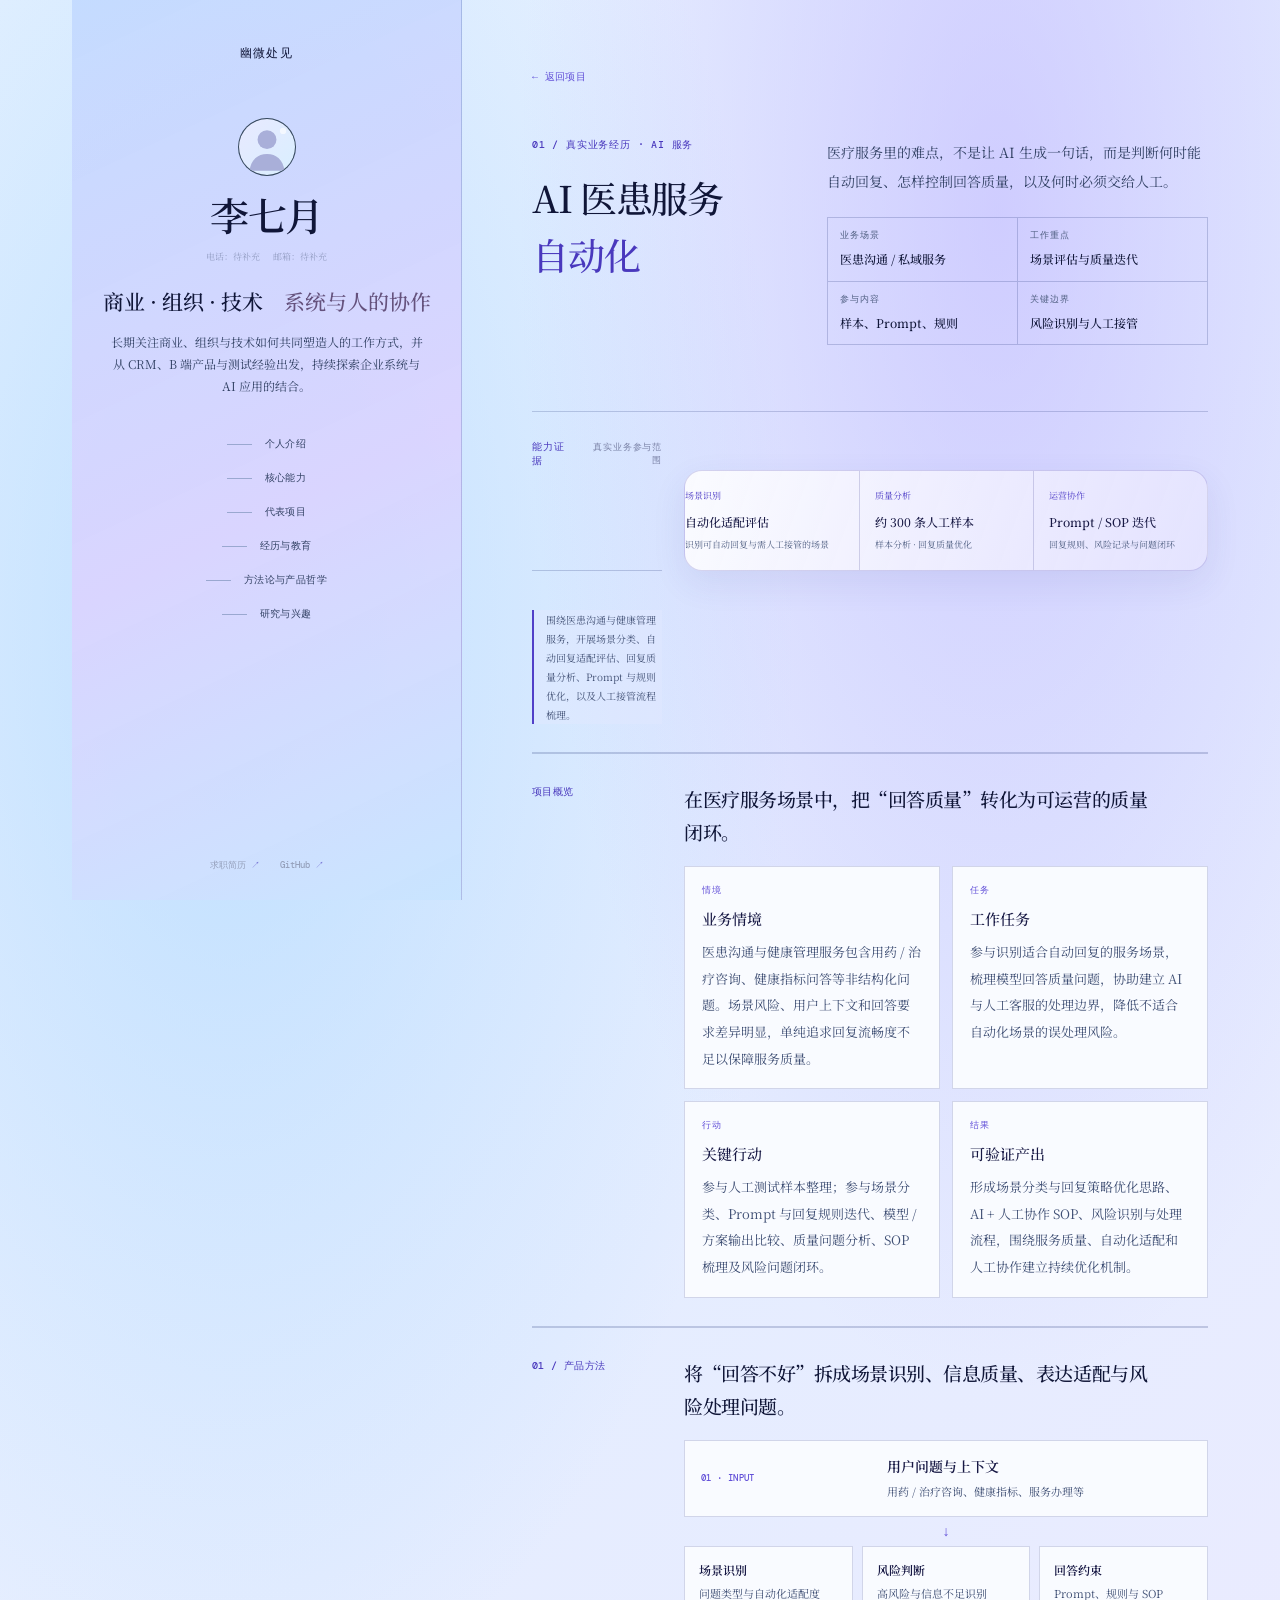
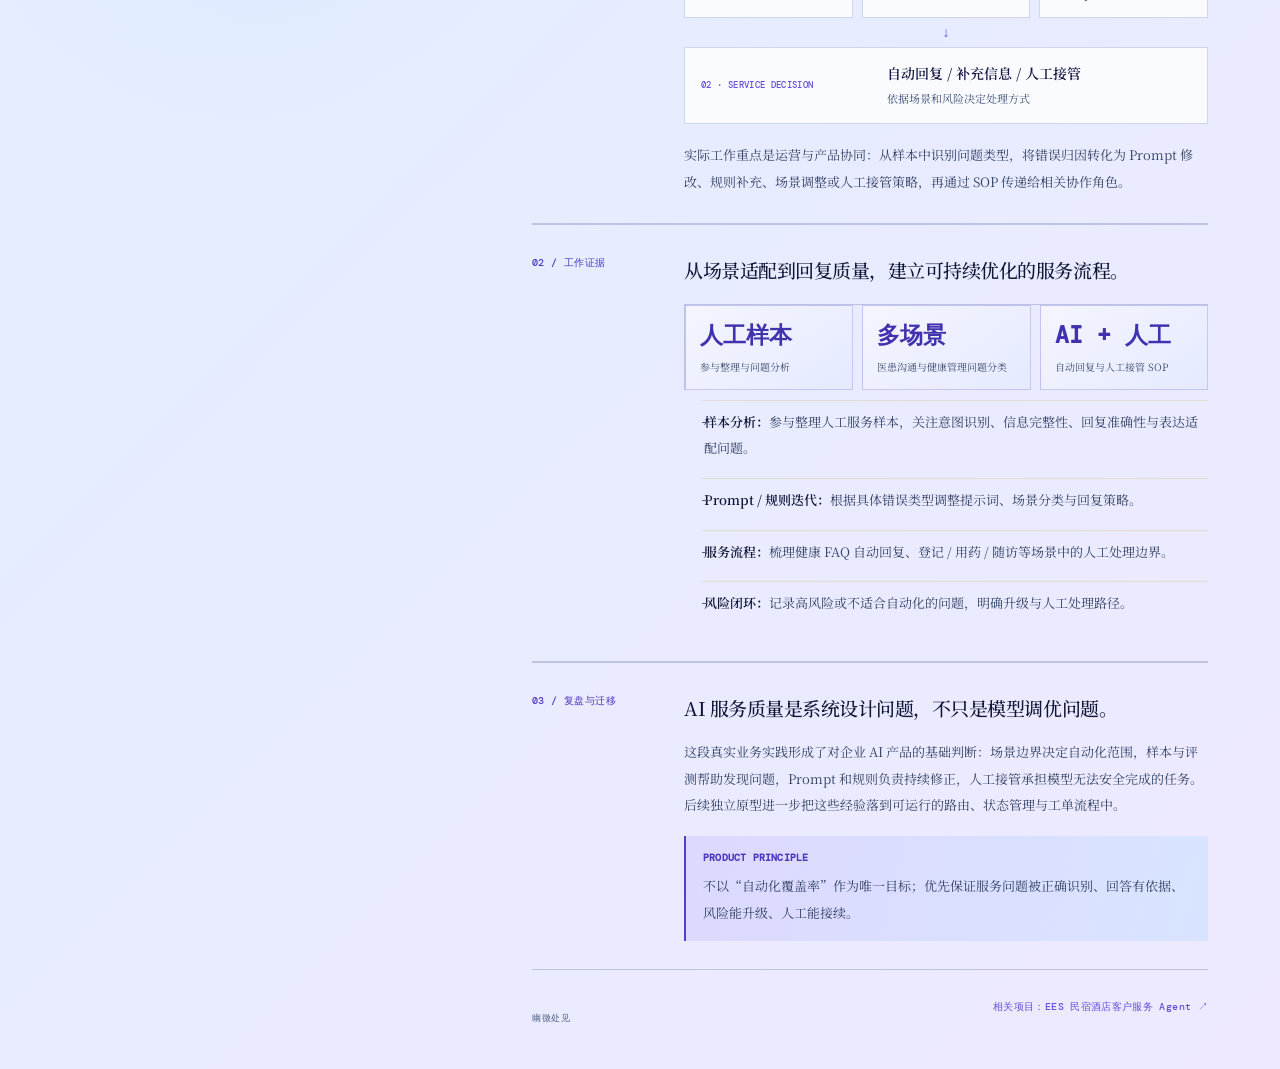
==== ai-scrm.html @ 7b3843f8 "Enable browser text editing on ai-scrm.html" ====
<!doctype html>
<html lang="zh-CN"><head><meta charset="utf-8"><meta name="viewport" content="width=device-width,initial-scale=1"><title>AI 医患服务｜幽微处见</title><meta name="description" content="AI 医患服务项目：场景判断、提示词与规则迭代、质量评估和人机协同。"><link rel="preconnect" href="https://fonts.googleapis.com"><link rel="preconnect" href="https://fonts.gstatic.com" crossorigin><link href="https://fonts.googleapis.com/css2?family=DM+Mono:wght@400;500&family=Noto+Serif+SC:wght@400;500;600;700&display=swap" rel="stylesheet"><link rel="stylesheet" href="styles.css?v=20261111-4"><link rel="stylesheet" href="theme.css"><link rel="stylesheet" href="text-editor.css"><script src="text-editor.js" defer></script>
</head>
<body data-page="scrm" class="portfolio-v2 portfolio-subpage"><div class="portfolio-shell"><aside class="portfolio-sidebar">
    <a class="portfolio-brand" href="index.html">幽微处见</a>
    <div class="sidebar-intro">
      <img class="sidebar-avatar" src="assets/profile-photo-placeholder.svg" alt="个人照片位置">
      <div class="sidebar-profile-row">
        <h1>李七月</h1>
      </div>
      <div class="sidebar-contact sidebar-contact-inline" aria-label="联系方式">
        <span>电话：待补充</span><span>邮箱：待补充</span>
      </div>
      <h2>商业 · 组织 · 技术　<em>系统与人的协作</em></h2>
      <p class="sidebar-summary">长期关注商业、组织与技术如何共同塑造人的工作方式，并从 CRM、B 端产品与测试经验出发，持续探索企业系统与 AI 应用的结合。</p>
    </div>
    <nav class="portfolio-nav" aria-label="页面导航">
<a href="index.html#about"><span></span>个人介绍</a>
<a href="index.html#skills"><span></span>核心能力</a>
<a href="index.html#projects"><span></span>代表项目</a>
<a href="index.html#experience"><span></span>经历与教育</a>
<a href="index.html#philosophy"><span></span>方法论与产品哲学</a>
<a href="index.html#interests"><span></span>研究与兴趣</a>
</nav>
    <div class="sidebar-bottom">
      <div class="sidebar-links">
        <a href="resume.html">求职简历 <span>↗</span></a>
        <a href="https://github.com/Sallyallia917" target="_blank" rel="noopener noreferrer">GitHub <span>↗</span></a>
        
      </div>
    </div>
  </aside>
<div class="portfolio-main"><main class="case-page-v2"><section class="case-hero"><a class="back" href="index.html#projects">← 返回项目</a><div class="case-hero-grid"><div><div class="case-no">01 / 真实业务经历 · AI 服务</div><h1>AI 医患服务<br><em>自动化</em></h1></div><div><p class="case-summary">医疗服务里的难点，不是让 AI 生成一句话，而是判断何时能自动回复、怎样控制回答质量，以及何时必须交给人工。</p><div class="case-meta"><div><span>业务场景</span><strong>医患沟通 / 私域服务</strong></div><div><span>工作重点</span><strong>场景评估与质量迭代</strong></div><div><span>参与内容</span><strong>样本、Prompt、规则</strong></div><div><span>关键边界</span><strong>风险识别与人工接管</strong></div></div></div></div></section>
<section class="case-section evidence-strip"><div class="section-overline"><span>能力证据</span><span>真实业务参与范围</span></div><div class="intro-proof"><div><span>场景识别</span><strong>自动化适配评估</strong><small>识别可自动回复与需人工接管的场景</small></div><div><span>质量分析</span><strong>约 300 条人工样本</strong><small>样本分析 · 回复质量优化</small></div><div><span>运营协作</span><strong>Prompt / SOP 迭代</strong><small>回复规则、风险记录与问题闭环</small></div></div><p class="scope-note">围绕医患沟通与健康管理服务，开展场景分类、自动回复适配评估、回复质量分析、Prompt 与规则优化，以及人工接管流程梳理。</p></section>

<div class="case-body">
<section class="case-section star-section"><div class="case-label">项目概览</div><div class="case-copy"><h2>在医疗服务场景中，把“回答质量”转化为可运营的质量闭环。</h2><div class="star-grid">
<article class="star-card"><span>情境</span><h3>业务情境</h3><p>医患沟通与健康管理服务包含用药 / 治疗咨询、健康指标问答等非结构化问题。场景风险、用户上下文和回答要求差异明显，单纯追求回复流畅度不足以保障服务质量。</p></article>
<article class="star-card"><span>任务</span><h3>工作任务</h3><p>参与识别适合自动回复的服务场景，梳理模型回答质量问题，协助建立 AI 与人工客服的处理边界，降低不适合自动化场景的误处理风险。</p></article>
<article class="star-card"><span>行动</span><h3>关键行动</h3><p>参与人工测试样本整理；参与场景分类、Prompt 与回复规则迭代、模型 / 方案输出比较、质量问题分析、SOP 梳理及风险问题闭环。</p></article>
<article class="star-card"><span>结果</span><h3>可验证产出</h3><p>形成场景分类与回复策略优化思路、AI + 人工协作 SOP、风险识别与处理流程，围绕服务质量、自动化适配和人工协作建立持续优化机制。</p></article>
</div></div></section>
<section class="case-section"><div class="case-label">01 / 产品方法</div><div class="case-copy"><h2>将“回答不好”拆成场景识别、信息质量、表达适配与风险处理问题。</h2><div class="architecture-stack">
<div class="architecture-layer"><span>01 · INPUT</span><div><strong>用户问题与上下文</strong><small>用药 / 治疗咨询、健康指标、服务办理等</small></div></div><div class="architecture-arrow">↓</div>
<div class="architecture-split"><div class="architecture-node"><b>场景识别</b><small>问题类型与自动化适配度</small></div><div class="architecture-node"><b>风险判断</b><small>高风险与信息不足识别</small></div><div class="architecture-node"><b>回答约束</b><small>Prompt、规则与 SOP</small></div></div><div class="architecture-arrow">↓</div>
<div class="architecture-layer architecture-layer-final"><span>02 · SERVICE DECISION</span><div><strong>自动回复 / 补充信息 / 人工接管</strong><small>依据场景和风险决定处理方式</small></div></div>
</div><p>实际工作重点是运营与产品协同：从样本中识别问题类型，将错误归因转化为 Prompt 修改、规则补充、场景调整或人工接管策略，再通过 SOP 传递给相关协作角色。</p></div></section>
<section class="case-section"><div class="case-label">02 / 工作证据</div><div class="case-copy"><h2>从场景适配到回复质量，建立可持续优化的服务流程。</h2><div class="metric-grid"><div class="metric"><b>人工样本</b><span>参与整理与问题分析</span></div><div class="metric"><b>多场景</b><span>医患沟通与健康管理问题分类</span></div><div class="metric"><b>AI + 人工</b><span>自动回复与人工接管 SOP</span></div></div><ul class="case-list"><li><strong>样本分析：</strong>参与整理人工服务样本，关注意图识别、信息完整性、回复准确性与表达适配问题。</li><li><strong>Prompt / 规则迭代：</strong>根据具体错误类型调整提示词、场景分类与回复策略。</li><li><strong>服务流程：</strong>梳理健康 FAQ 自动回复、登记 / 用药 / 随访等场景中的人工处理边界。</li><li><strong>风险闭环：</strong>记录高风险或不适合自动化的问题，明确升级与人工处理路径。</li></ul></div></section>
<section class="case-section"><div class="case-label">03 / 复盘与迁移</div><div class="case-copy"><h2>AI 服务质量是系统设计问题，不只是模型调优问题。</h2><p>这段真实业务实践形成了对企业 AI 产品的基础判断：场景边界决定自动化范围，样本与评测帮助发现问题，Prompt 和规则负责持续修正，人工接管承担模型无法安全完成的任务。后续独立原型进一步把这些经验落到可运行的路由、状态管理与工单流程中。</p><div class="takeaway"><b>PRODUCT PRINCIPLE</b><p>不以“自动化覆盖率”作为唯一目标；优先保证服务问题被正确识别、回答有依据、风险能升级、人工能接续。</p></div></div></section>
</div></main><footer class="portfolio-footer">
  <small class="footer-brand">幽微处见</small>
  <div class="footer-actions">
    <a href="ees-agent.html">相关项目：EES 民宿酒店客户服务 Agent ↗</a>
  </div>
</footer></div></div></body></html>
---- styles.css ----
:root{--line:#d8d2c9;--accent:#65527d;--muted:#77747a;--mono:"DM Mono",monospace;--paper:#f7f4ee;--lavender:#efebf3;--bluewash:#edf0f5;--ink:#292630}
*{box-sizing:border-box}html{scroll-behavior:smooth}body{margin:0;background:var(--paper);color:var(--ink);font-family:Inter,"Noto Serif SC",sans-serif;-webkit-font-smoothing:antialiased}a{color:inherit;text-decoration:none}p,h1,h2,h3{margin:0}.topbar{height:72px;max-width:1240px;margin:auto;padding:0 38px;display:flex;align-items:center;justify-content:space-between;border-bottom:1px solid #d8d4cb}.brand{font:500 12px "DM Mono",monospace;letter-spacing:.12em;color:#55505e}.topbar nav{display:flex;gap:28px;font:400 11px "DM Mono",monospace;letter-spacing:.05em;color:#706c72}.topbar nav a:hover{color:#4d416b}.hero,.section,.statement,.storyos,.now,footer{max-width:1240px;margin:auto;padding-left:38px;padding-right:38px}.hero{padding-top:92px;padding-bottom:46px}.eyebrow,.section-label,.section-note{font:500 10px "DM Mono",monospace;letter-spacing:.12em;color:#706b75}.eyebrow{display:flex;gap:12px;align-items:center}.eyebrow i{display:block;width:24px;height:1px;background:#b7b1bb}.hero-grid{display:grid;grid-template-columns:1.5fr .7fr;gap:80px;margin-top:38px;align-items:end}.hero h1{font:500 clamp(48px,6vw,82px)/1.12 "Noto Serif SC",serif;letter-spacing:-.045em}.hero h1 em,.storyos h2 em,.about-intro h2 em{font-style:normal;color:#554775}.hero-side{padding-bottom:6px;max-width:350px}.lead{font:500 21px/1.65 "Noto Serif SC",serif;letter-spacing:.01em;margin-bottom:22px}.muted{font-size:13px;line-height:2;color:#77747a}.hero-foot{display:flex;justify-content:space-between;border-top:1px solid #d8d4cb;margin-top:74px;padding-top:14px;font:400 9px "DM Mono",monospace;color:#8a858c;letter-spacing:.1em}.statement{display:grid;grid-template-columns:190px 1fr;gap:60px;padding-top:66px;padding-bottom:82px;border-top:1px solid #d8d4cb}.statement-body{max-width:780px}.quote{font:400 clamp(21px,2.5vw,30px)/1.75 "Noto Serif SC",serif;letter-spacing:-.015em;color:#37343b}.statement-meta{display:flex;gap:30px;margin-top:30px;font:400 9px "DM Mono",monospace;letter-spacing:.1em;color:#8a858c}.section{padding-top:72px;padding-bottom:88px}.section-head{display:flex;justify-content:space-between;align-items:baseline;padding-bottom:18px;border-bottom:1px solid #bdb8b0}.work-list{border-top:0}.work-item{display:grid;grid-template-columns:64px 1fr 35px;gap:22px;padding:29px 0 31px;border-bottom:1px solid #ddd9d1;transition:padding .2s ease}.work-item:hover{padding-left:8px;padding-right:8px}.work-item.featured{background:rgba(79,65,111,.035)}.work-index{font:500 10px "DM Mono",monospace;color:#8c8790;padding-top:6px}.work-top{display:flex;justify-content:space-between;align-items:baseline;gap:20px}.work-top h2{font:500 22px/1.35 "Noto Serif SC",serif;letter-spacing:-.02em}.work-top span{font:400 9px "DM Mono",monospace;color:#77717e;letter-spacing:.08em;white-space:nowrap}.work-main>p{max-width:720px;margin-top:9px;font-size:12px;line-height:1.9;color:#706d73}.tags{display:flex;flex-wrap:wrap;gap:7px;margin-top:14px}.tags span{border:1px solid #d4cfd0;padding:4px 8px;font:400 8px "DM Mono",monospace;color:#7b7480;letter-spacing:.03em}.work-arrow{font-size:18px;color:#5a4a75;padding-top:2px}.thinking{padding-top:64px}.thinking-grid{display:grid;grid-template-columns:repeat(3,1fr);gap:0;margin-top:0}.thinking-grid article{padding:31px 30px 24px 0;margin-right:30px;border-bottom:1px solid #d8d4cb}.thinking-grid article+article{border-left:1px solid #d8d4cb;padding-left:30px}.number{font:500 10px "DM Mono",monospace;color:#5a4a75}.thinking h3{font:500 20px "Noto Serif SC",serif;margin:23px 0 9px}.thinking p{font-size:12px;line-height:1.9;color:#77747a}.storyos{margin-top:20px;background:#eeeae4;padding-top:72px;padding-bottom:60px;border-top:1px solid #d3cec5;border-bottom:1px solid #d3cec5}.storyos-label{font:500 10px "DM Mono",monospace;letter-spacing:.12em;color:#5d5370}.storyos-content{display:grid;grid-template-columns:.85fr 1.15fr;gap:80px;margin-top:30px;align-items:center}.storyos h2{font:500 clamp(40px,4.8vw,66px)/1.22 "Noto Serif SC",serif;letter-spacing:-.045em}.storyos-content p{margin-top:25px;max-width:540px;font-size:12px;line-height:2;color:#706d73}.formula{display:flex;flex-wrap:wrap;gap:11px 12px;align-items:center;font:500 12px "Noto Serif SC",serif;color:#49424e}.formula b{font:400 13px "DM Mono",monospace;color:#847a8e}.storyos-bottom{margin-top:55px;padding-top:14px;border-top:1px solid #d1cbc4;font:400 9px "DM Mono",monospace;letter-spacing:.1em;color:#8a838d}.about{padding-top:78px}.about-grid{display:grid;grid-template-columns:.85fr 1.15fr;gap:100px;padding-top:34px}.about-intro h2{font:500 42px/1.3 "Noto Serif SC",serif;letter-spacing:-.035em}.about-intro p{margin-top:22px;max-width:470px;font-size:12px;line-height:2;color:#706d73}.timeline{border-top:1px solid #d8d4cb}.timeline div{display:grid;grid-template-columns:120px 1fr;gap:20px;padding:19px 0;border-bottom:1px solid #ddd9d1}.timeline span{font:400 10px "DM Mono",monospace;color:#756f79}.timeline p{font:400 13px "Noto Serif SC",serif}.now{padding-top:70px;padding-bottom:74px;border-top:1px solid #d8d4cb;margin-top:70px}.now-grid{display:grid;grid-template-columns:190px 1fr;gap:60px;padding-top:30px}.now-grid>div{font:500 12px "DM Mono",monospace;color:#4c4750}.status-dot{display:inline-block;width:6px;height:6px;border-radius:50%;background:#65507e;margin-right:9px;vertical-align:1px}.now ul{list-style:none;padding:0;margin:0;display:grid;grid-template-columns:1fr 1fr;gap:12px 40px}.now li{font:400 13px "Noto Serif SC",serif;padding-bottom:11px;border-bottom:1px solid #e0dcd4}footer{border-top:1px solid #bdb8b0;padding-top:16px;padding-bottom:25px;display:flex;justify-content:space-between;font:400 9px "DM Mono",monospace;letter-spacing:.08em;color:#89838b}@media(max-width:800px){.topbar{padding:0 20px}.topbar nav{gap:12px}.hero,.section,.statement,.storyos,.now,footer{padding-left:20px;padding-right:20px}.hero{padding-top:65px}.hero-grid,.statement,.storyos-content,.about-grid,.now-grid{grid-template-columns:1fr;gap:34px}.hero h1{font-size:48px}.hero-side{max-width:none}.hero-foot{margin-top:50px}.statement{padding-top:48px;padding-bottom:58px}.statement-meta{flex-direction:column;gap:7px}.section{padding-top:52px;padding-bottom:60px}.work-item{grid-template-columns:34px 1fr 20px;gap:10px}.work-top{display:block}.work-top span{display:block;margin-top:7px}.thinking-grid{grid-template-columns:1fr}.thinking-grid article,.thinking-grid article+article{border-left:0;padding-left:0;margin-right:0}.storyos{margin-top:0;padding-top:52px}.about-intro h2{font-size:36px}.now{margin-top:45px}.now ul{grid-template-columns:1fr}.now-grid{gap:24px}footer{gap:15px;flex-wrap:wrap}}

.case-hero,.case-body,.case-footer{max-width:1240px;margin:auto;padding-left:38px;padding-right:38px}
.case-hero{padding-top:78px;padding-bottom:54px;border-bottom:1px solid #bdb8b0}
.case-hero .back,.case-no,.case-label{font:500 9px "DM Mono",monospace;letter-spacing:.11em;color:#6c6375}
.case-hero-grid{display:grid;grid-template-columns:1.1fr .9fr;gap:90px;margin-top:40px;align-items:end}
.case-hero h1{font:500 clamp(46px,6vw,76px)/1.12 "Noto Serif SC",serif;letter-spacing:-.045em;margin-top:20px}
.case-hero h1 em{font-style:normal;color:#554775}
.case-summary{font:400 18px/1.75 "Noto Serif SC",serif;color:#47424a}
.case-meta{display:grid;grid-template-columns:1fr 1fr;margin-top:25px;border-top:1px solid #d6d1c9}
.case-meta div{padding:13px 0;border-bottom:1px solid #ddd9d1}
.case-meta span{display:block;font:400 8px "DM Mono",monospace;color:#89838b;letter-spacing:.1em;margin-bottom:6px}
.case-meta strong{font:400 12px "Noto Serif SC",serif}
.case-body{padding-top:52px;padding-bottom:80px}
.case-section{display:grid;grid-template-columns:190px 1fr;gap:60px;padding:42px 0;border-bottom:1px solid #d8d4cb}
.case-section:first-child{padding-top:0}
.case-copy{max-width:800px}
.case-copy h2{font:500 27px/1.45 "Noto Serif SC",serif;letter-spacing:-.025em;margin:0 0 18px}
.case-list{list-style:none;padding:0;margin:0}
.case-list li{padding:10px 0 10px 18px;border-top:1px solid #e1ddd5;font-size:12px;line-height:1.85;color:#67636a;position:relative}
.case-list li:before{content:"";position:absolute;left:0;top:21px;width:5px;height:1px;background:#65527d}
.takeaway{padding:22px 25px;background:#eeebe5;border-left:2px solid #65527d}
.takeaway b{display:block;font:500 8px "DM Mono",monospace;letter-spacing:.1em;color:#65527d;margin-bottom:9px}
.takeaway p{margin:0;font-size:13px;line-height:2;color:#4e4851}
.case-footer{padding-bottom:55px}
.next-case{border-top:1px solid #bdb8b0;padding-top:17px;display:flex;justify-content:space-between}
.next-case span{font:400 9px "DM Mono",monospace;color:#89838b;letter-spacing:.1em}
.next-case a{font:500 15px "Noto Serif SC",serif;color:#514269}
.work-top h2 a:hover{color:#5a4a75}
@media(max-width:800px){.case-hero,.case-body,.case-footer{padding-left:20px;padding-right:20px}.case-hero{padding-top:55px}.case-hero-grid,.case-section{grid-template-columns:1fr;gap:26px}.case-hero h1{font-size:47px}.case-section{padding:34px 0}}

/* V0.5 evidence layer */
.evidence{margin-top:32px;padding:24px 0 4px;border-top:1px solid var(--line)}
.evidence-head{display:flex;justify-content:space-between;gap:24px;align-items:baseline;margin-bottom:18px}
.evidence-kicker{font-family:var(--mono);font-size:11px;letter-spacing:.12em;color:var(--accent);text-transform:uppercase}
.evidence-note{max-width:520px;color:var(--muted);font-size:13px;line-height:1.7}
.flow{display:grid;grid-template-columns:repeat(5,minmax(0,1fr));border:1px solid var(--line);background:rgba(255,255,255,.24)}
.flow-step{min-height:84px;padding:14px 12px;display:flex;flex-direction:column;justify-content:center;border-right:1px solid var(--line)}
.flow-step:last-child{border-right:0}
.flow-step small{font-family:var(--mono);font-size:10px;letter-spacing:.08em;color:var(--accent);margin-bottom:6px}
.flow-step strong{font-size:14px;font-weight:500;line-height:1.45}
.flow-step span{color:var(--muted);font-size:11px;line-height:1.5;margin-top:4px}
.metric-grid{display:grid;grid-template-columns:repeat(3,1fr);border-top:1px solid var(--line);border-left:1px solid var(--line)}
.metric{padding:18px;border-right:1px solid var(--line);border-bottom:1px solid var(--line)}
.metric b{display:block;font-family:var(--mono);font-size:25px;font-weight:500;color:var(--accent);margin-bottom:6px}
.metric span{color:var(--muted);font-size:12px;line-height:1.6}
.arch{display:grid;grid-template-columns:repeat(4,1fr);gap:8px}
.arch-box{border:1px solid var(--line);padding:14px;min-height:68px;background:rgba(255,255,255,.18)}
.arch-box small{display:block;font-family:var(--mono);color:var(--accent);font-size:10px;margin-bottom:6px}
.arch-box strong{font-size:13px;font-weight:500}
.evidence-caption{margin-top:10px;color:var(--muted);font-size:11px;line-height:1.6}
@media(max-width:800px){.flow{grid-template-columns:1fr 1fr}.flow-step:nth-child(2n){border-right:0}.flow-step{border-bottom:1px solid var(--line)}.metric-grid{grid-template-columns:1fr}.arch{grid-template-columns:1fr 1fr}}
@media(max-width:520px){.flow{grid-template-columns:1fr}.flow-step,.flow-step:nth-child(2n){border-right:0;border-bottom:1px solid var(--line)}.flow-step:last-child{border-bottom:0}.arch{grid-template-columns:1fr}.evidence-head{display:block}.evidence-note{margin-top:8px}}


/* V0.6 capability map and understated personal consulting note */
.capability-grid{display:grid;grid-template-columns:repeat(2,minmax(0,1fr));border-top:1px solid #d8d4cb;border-left:1px solid #d8d4cb}
.capability-grid article{padding:25px 26px 23px;border-right:1px solid #d8d4cb;border-bottom:1px solid #d8d4cb;min-height:205px}
.capability-grid h3{font:500 20px "Noto Serif SC",serif;margin:17px 0 9px}
.capability-grid p{font-size:12px;line-height:1.95;color:#77747a;max-width:490px}
.capability-grid .tags{margin-top:13px}
.capability-footnote{margin-top:13px;font-size:10px;line-height:1.8;color:#89838b}
.beyond-work{max-width:1240px;margin:0 auto;padding:12px 38px 48px;color:#77727b}
.beyond-rule{border-top:1px solid #d8d4cb;margin-bottom:25px}
.beyond-grid{display:grid;grid-template-columns:190px 1fr;gap:60px}
.beyond-label{font:400 9px "DM Mono",monospace;letter-spacing:.12em;color:#918995;padding-top:5px}
.beyond-lead{font:400 16px/1.8 "Noto Serif SC",serif;color:#514b56;max-width:760px}
.beyond-copy{font-size:11px;line-height:2;color:#89838b;max-width:800px;margin-top:10px}
@media(max-width:800px){.capability-grid{grid-template-columns:1fr}.capability-grid article{min-height:0;padding:22px 18px}.beyond-work{padding:10px 20px 35px}.beyond-grid{grid-template-columns:1fr;gap:14px}.beyond-lead{font-size:15px}}

/* V0.7 personal practice links and responsive refinements */
.personal-links{display:grid;grid-template-columns:1fr 1fr;gap:12px;margin-top:22px;max-width:780px}
.personal-links>a,.personal-link-static{display:flex;flex-direction:column;align-items:flex-start;gap:7px;padding:15px 16px;border:1px solid #d8d4cb;background:rgba(255,255,255,.22);transition:border-color .2s ease,background .2s ease}
.personal-links>a:hover{border-color:#8a7ba0;background:rgba(90,74,117,.045)}
.personal-links span{font:400 9px "DM Mono",monospace;letter-spacing:.08em;color:#89838b}
.personal-links strong{font:500 15px "Noto Serif SC",serif;color:#514269}
.personal-links small{font-size:11px;line-height:1.7;color:#89838b}
.beyond-footnote{margin-top:13px;font-size:10px;line-height:1.8;color:#96909a}
footer a{color:#65527d}
@media(max-width:800px){.personal-links{grid-template-columns:1fr}.topbar nav{overflow-x:auto;max-width:72%;white-space:nowrap;scrollbar-width:none}.topbar nav::-webkit-scrollbar{display:none}}

.collab-preview{margin-top:34px;padding-top:20px;border-top:1px solid #d8d4cb}
.collab-heading{display:flex;justify-content:space-between;align-items:baseline;gap:16px;margin-bottom:4px}
.collab-heading span,.collab-grid article>span{font:400 9px "DM Mono",monospace;letter-spacing:.1em;color:#65527d}
.collab-heading small{font-size:10px;color:#96909a}
.collab-grid{display:grid;grid-template-columns:repeat(3,minmax(0,1fr));gap:22px}
.collab-grid article{padding:20px 18px 18px 0;border-bottom:1px solid #d8d4cb}
.collab-grid h3{font:500 17px "Noto Serif SC",serif;margin:12px 0 9px;color:#45404a}
.collab-grid p{font-size:11px;line-height:1.9;color:#77747a}
.collab-note{font-size:10px;line-height:1.8;color:#96909a;margin-top:13px}
@media(max-width:800px){.collab-grid{grid-template-columns:1fr;gap:0}.collab-grid article{padding:17px 0}.collab-heading{align-items:flex-start;flex-direction:column;gap:6px}}


/* V0.8：中文优先、内容收束、模块分区与个人气质 */
.brand{font-family:"Noto Serif SC",serif;letter-spacing:.04em;font-size:13px;color:#514269}
.brand span{font-weight:600}.brand i{font-style:normal;color:#9a8daa;margin:0 4px}
.topbar nav{font-family:"Noto Serif SC",serif;font-size:12px;letter-spacing:.02em;gap:24px}
.hero{padding-top:76px;padding-bottom:36px}
.hero-grid{margin-top:28px;gap:58px}
.hero-foot{margin-top:52px;font-family:"Noto Serif SC",serif;letter-spacing:.04em;font-size:10px}
.statement{padding-top:48px;padding-bottom:54px;gap:46px;background:linear-gradient(90deg,rgba(101,82,125,.055),rgba(101,82,125,0) 72%)}
.statement-meta{font-family:"Noto Serif SC",serif;font-size:10px;letter-spacing:.04em}
.section{padding-top:54px;padding-bottom:58px}
.section-head{padding-bottom:13px}
.section-label{font-family:"Noto Serif SC",serif;font-size:12px;letter-spacing:.05em;color:#554775}
.section-note{font-family:"Noto Serif SC",serif;font-size:10px;letter-spacing:.03em;color:#89818e}
.work-item{padding:21px 18px 22px;grid-template-columns:42px 1fr 22px;gap:16px}
.work-item:nth-child(odd){background:rgba(255,255,255,.28)}
.work-item.featured{background:#efebf3;border-left:2px solid #78648f;padding-left:16px}
.work-top h2{font-size:20px}
.work-top span{font-family:"Noto Serif SC",serif;font-size:10px;letter-spacing:0;white-space:normal}
.work-main>p{margin-top:6px;line-height:1.75}
.tags{gap:6px;margin-top:10px}
.tags span{font-family:"Noto Serif SC",serif;font-size:10px;letter-spacing:0;padding:3px 7px;background:rgba(255,255,255,.28)}
.thinking{background:var(--lavender);border-top:1px solid #e0d9e7;border-bottom:1px solid #e0d9e7}
.thinking-grid article{padding-top:23px;padding-bottom:18px;margin-right:22px}
.thinking-grid article+article{padding-left:22px}
.thinking h3{font-size:18px;margin:15px 0 7px}
.thinking p,.capability-grid p{line-height:1.8}
.capabilities{background:rgba(237,240,245,.62);border-top:1px solid #e0e3e8;border-bottom:1px solid #e0e3e8}
.capability-grid article{padding:20px 22px 18px;min-height:0;background:rgba(255,255,255,.34)}
.capability-grid h3{font-size:18px;margin:12px 0 7px}
.capability-footnote{font-size:10px;margin-top:10px}
.collab-preview{margin-top:26px;padding:17px 18px 13px;background:rgba(255,255,255,.45);border:1px solid #d9dce4}
.collab-heading span,.collab-grid article>span{font-family:"Noto Serif SC",serif;font-size:10px;letter-spacing:.02em}
.collab-grid{gap:18px}
.collab-grid article{padding:15px 12px 13px 0}
.collab-grid h3{font-size:16px;margin:9px 0 6px}
.collab-grid p{font-size:11px;line-height:1.75}
.collab-note{font-size:10px;line-height:1.7;margin-top:9px}
.storyos{margin-top:0;background:#e9e4ee;border-top:1px solid #d6ccdf;border-bottom:1px solid #d6ccdf;padding-top:54px;padding-bottom:42px;position:relative;overflow:hidden}
.storyos:after{content:"幽微处见";position:absolute;right:42px;top:28px;font:500 12px "Noto Serif SC",serif;letter-spacing:.22em;color:rgba(85,71,117,.28);writing-mode:vertical-rl}
.storyos-content{margin-top:22px;gap:54px}
.storyos h2{font-size:clamp(38px,4.2vw,58px)}
.storyos-content p{margin-top:15px;line-height:1.85}
.storyos-bottom{margin-top:34px;font-family:"Noto Serif SC",serif;font-size:10px;letter-spacing:.05em}
.about{padding-top:56px;padding-bottom:56px}
.about-grid{gap:64px;padding-top:24px}
.about-intro h2{font-size:36px}
.about-intro p{margin-top:13px;line-height:1.85;font-size:12px}
.timeline div{padding:14px 0;gap:15px}
.timeline span{font-family:"Noto Serif SC",serif;font-size:11px}
.timeline p{font-size:12px;line-height:1.8}
.now{padding-top:44px;padding-bottom:48px;margin-top:0;background:#f0eee8;border-top:1px solid #ddd7cd;border-bottom:1px solid #ddd7cd}
.now-grid{padding-top:20px;gap:40px}
.now-grid>div{font-family:"Noto Serif SC",serif;font-size:12px}
.now ul{gap:8px 28px}
.now li{font-size:12px;padding-bottom:8px}
.beyond-work{padding-top:22px;padding-bottom:34px}
.beyond-rule{border-color:#cfc7d6;margin-bottom:18px}
.beyond-grid{gap:46px}
.beyond-label{font-family:"Noto Serif SC",serif;letter-spacing:.05em;color:#786a88}
.beyond-lead{font-size:15px;line-height:1.7}
.beyond-copy{font-size:11px;line-height:1.8;margin-top:7px}
.personal-links{margin-top:14px;gap:9px}
.personal-links>a,.personal-link-static{padding:11px 13px;gap:5px;background:rgba(239,235,243,.45)}
.personal-links span{font-family:"Noto Serif SC",serif;font-size:10px;letter-spacing:.02em}
.personal-links small{font-size:10px;line-height:1.55}
.beyond-footnote{margin-top:8px}
footer{font-family:"Noto Serif SC",serif;letter-spacing:.04em;font-size:10px;padding-top:13px}
.case-hero .back,.case-no,.case-label{font-family:"Noto Serif SC",serif;font-size:11px;letter-spacing:.03em}
.case-hero{padding-top:58px;padding-bottom:40px}
.case-hero-grid{gap:56px;margin-top:28px}
.case-summary{font-size:16px;line-height:1.7}
.case-body{padding-top:36px;padding-bottom:54px}
.case-section{padding:28px 0;gap:42px}
.case-copy h2{font-size:23px;margin-bottom:12px}
.case-list li{padding:8px 0 8px 16px;line-height:1.75}
.takeaway{padding:17px 20px}
.takeaway b{font-family:"Noto Serif SC",serif;font-size:10px;letter-spacing:.02em}
.evidence{margin-top:20px;padding-top:18px}
.evidence-kicker{font-family:"Noto Serif SC",serif;font-size:11px;letter-spacing:.03em;text-transform:none}
.evidence-note{font-size:12px;line-height:1.65}
.flow-step{padding:11px 10px;min-height:76px}
.flow-step small,.arch-box small{font-family:"Noto Serif SC",serif;font-size:10px;letter-spacing:0}
.flow-step strong{font-size:13px}
.flow-step span{font-size:10px}
.metric{padding:14px}
.metric b{font-size:22px}
.metric span{font-size:11px}
.arch-box{padding:12px;min-height:60px}
.arch-box strong{font-size:12px}
.evidence-caption{font-size:10px}
.next-case span{font-family:"Noto Serif SC",serif;letter-spacing:0}
@media(max-width:800px){
 .hero{padding-top:54px;padding-bottom:28px}.hero-grid{gap:24px;margin-top:23px}.hero-foot{margin-top:35px;gap:12px;flex-wrap:wrap}
 .statement{padding-top:34px;padding-bottom:38px;gap:18px}.quote{font-size:21px;line-height:1.65}
 .section{padding-top:38px;padding-bottom:40px}.work-item{padding:17px 10px;grid-template-columns:25px 1fr 16px;gap:8px}.work-top h2{font-size:18px}.work-main>p{font-size:12px}
 .thinking-grid article{padding-top:18px;padding-bottom:16px}.thinking-grid article+article{padding-left:0}.thinking h3{margin-top:10px}
 .storyos{padding-top:38px;padding-bottom:32px}.storyos:after{right:20px;top:18px;font-size:10px}.storyos-content{gap:20px;margin-top:18px}.storyos-content p{max-width:none}
 .about{padding-top:38px;padding-bottom:38px}.about-grid{gap:25px;padding-top:20px}.about-intro p{max-width:none}
 .now{padding-top:32px;padding-bottom:34px}.now-grid{padding-top:16px;gap:17px}
 .collab-preview{padding:14px 13px}.collab-grid{gap:0}
 .case-hero{padding-top:42px;padding-bottom:30px}.case-hero-grid{gap:23px;margin-top:23px}.case-body{padding-top:28px;padding-bottom:38px}.case-section{padding:24px 0;gap:13px}.case-copy h2{font-size:21px}
}

/* V0.9 求职证据版：定位与简历页 */
.job-focus{margin-top:28px;padding:20px 22px 17px;border:1px solid #d9d2dd;background:rgba(239,235,243,.55)}
.job-focus-head{display:flex;align-items:baseline;gap:16px;flex-wrap:wrap;padding-bottom:14px;border-bottom:1px solid #d7cfdd}
.job-focus-head>span{font:400 10px "Noto Serif SC",serif;color:#756981}
.job-focus-head strong{font:500 16px "Noto Serif SC",serif;color:#3e3748}
.job-focus-head>a{margin-left:auto;font:400 11px "Noto Serif SC",serif;color:#65517f;border-bottom:1px solid #b9acc8;padding-bottom:2px}
.proof-strip{display:grid;grid-template-columns:repeat(3,1fr);gap:0;margin-top:15px}
.proof-strip article{padding:3px 18px 2px 0}
.proof-strip article+article{border-left:1px solid #d7cfdd;padding-left:18px}
.proof-strip span,.proof-strip small{display:block;font:400 10px "Noto Serif SC",serif;color:#817888}
.proof-strip strong{display:block;margin:7px 0 5px;font:500 14px "Noto Serif SC",serif;color:#45404b}
.job-focus-note{margin-top:14px;padding-top:12px;border-top:1px solid #e0d9e3;font:400 11px/1.8 "Noto Serif SC",serif;color:#7a747d}
.resume-page{max-width:960px;margin:0 auto;padding:45px 38px 75px}
.resume-topline{display:flex;justify-content:space-between;font:400 11px "Noto Serif SC",serif;color:#817888;padding-bottom:14px;border-bottom:1px solid #d8d4cb}
.resume-hero{padding:38px 0 30px;border-bottom:1px solid #bdb8b0}
.resume-hero h1{font:500 clamp(32px,4vw,48px)/1.3 "Noto Serif SC",serif;letter-spacing:-.03em;margin-top:18px}
.resume-hero h1 em{font-style:normal;color:#554775}
.resume-hero>p:first-of-type{margin-top:13px;font:500 15px "Noto Serif SC",serif;color:#4c4555}
.resume-summary{max-width:760px;margin-top:18px;font:400 13px/2 "Noto Serif SC",serif;color:#706d73}
.resume-contact{margin-top:19px;font:400 11px "Noto Serif SC",serif;color:#827b86}
.resume-section{display:grid;grid-template-columns:155px 1fr;gap:30px;padding:29px 0;border-bottom:1px solid #d8d4cb}
.resume-section-title{display:flex;gap:12px;align-items:baseline}
.resume-section-title>span{font:400 10px "DM Mono",monospace;color:#7d6b92}
.resume-section-title h2{font:500 18px "Noto Serif SC",serif}
.resume-skills{display:grid;grid-template-columns:1fr 1fr;gap:18px 25px}
.resume-skills article{border-top:1px solid #d8d4cb;padding-top:10px}
.resume-skills h3,.resume-entry h3,.resume-project h3{font:500 14px "Noto Serif SC",serif;margin-bottom:7px}
.resume-skills p,.resume-project p,.resume-closing{font:400 12px/1.9 "Noto Serif SC",serif;color:#706d73}
.resume-entry+.resume-entry,.resume-project+.resume-project{margin-top:23px;padding-top:20px;border-top:1px solid #e0dcd4}
.resume-entry-head,.resume-project-head{display:flex;justify-content:space-between;align-items:baseline;gap:15px;flex-wrap:wrap}
.resume-entry-head span{font:400 10px "Noto Serif SC",serif;color:#817888}
.resume-entry ul{margin:8px 0 0;padding-left:18px;color:#706d73;font:400 12px/1.9 "Noto Serif SC",serif}
.resume-project p{margin-top:5px}
.resume-project p b{color:#4d4653;font-weight:500}
.resume-tag{border:1px solid #d7cfdd;padding:3px 8px;color:#756681;font:400 10px "Noto Serif SC",serif;white-space:nowrap}
.resume-warning{margin-top:10px;padding:9px 12px;border-left:2px solid #b8a8c8;background:rgba(239,235,243,.45);font:400 11px/1.8 "Noto Serif SC",serif;color:#776c80}
.resume-education p{font:400 12px/2 "Noto Serif SC",serif;color:#706d73}
.resume-education strong{font-weight:500;color:#4c4555}
.resume-closing{max-width:680px}
.resume-closing a{color:#5c4a76;border-bottom:1px solid #c2b5cf}
.resume-bottom-note{margin-top:24px;color:#867e89;font:400 10px/1.8 "Noto Serif SC",serif}
@media(max-width:700px){.proof-strip{grid-template-columns:1fr}.proof-strip article,.proof-strip article+article{padding:12px 0;border-left:0;border-top:1px solid #d7cfdd}.proof-strip article:first-child{border-top:0}.job-focus-head{align-items:flex-start;flex-direction:column;gap:8px}.job-focus-head>a{margin-left:0}.resume-page{padding:30px 20px 50px}.resume-section{grid-template-columns:1fr;gap:15px}.resume-skills{grid-template-columns:1fr}.resume-topline{gap:15px}.resume-hero{padding-top:28px}}


/* V1.0 求职转化与可维护性补充 */
.hero-actions{display:flex;align-items:center;gap:18px;flex-wrap:wrap;margin-top:16px}
.hero-actions a{display:inline-flex;align-items:center;gap:12px;font:500 11px "Noto Serif SC",serif;transition:background .18s ease,color .18s ease,border-color .18s ease}
.primary-action{padding:10px 14px;background:#51436c;color:#fff;border:1px solid #51436c}
.primary-action:hover{background:#403452;border-color:#403452}
.secondary-action{padding:9px 0;border-bottom:1px solid #c9bfce;color:#5d4d75}
.secondary-action:hover{color:#352847;border-color:#7b668f}
a:focus-visible{outline:2px solid #7b668f;outline-offset:4px}
.resume-project h3 a{color:#4d4264;border-bottom:1px solid #d4c9dd}
.resume-project h3 a:hover{color:#2f2540;border-color:#85729a}
@media(max-width:700px){.hero-actions{gap:14px}.hero-actions a{font-size:11px}.primary-action{padding:10px 12px}}


/* V1.1 — product positioning and evidence-led portfolio */
.hero .eyebrow{letter-spacing:.08em}
.hero .hero-grid h1{max-width:10em}
.hero .hero-side .lead{max-width:15em}
.job-focus-note,.work-main p,.resume-summary,.case-summary{max-width:760px}
.capability-grid article p{max-width:38em}
.case-copy h2{max-width:25em}
@media(max-width:700px){
 .hero .hero-grid h1,.hero .hero-side .lead,.job-focus-note,.work-main p,.resume-summary,.case-summary,.case-copy h2{max-width:100%}
}


/* V1.2 — portfolio narrative: structure, detail, harmony */
.signature-method{padding-top:24px;padding-bottom:72px}
.signature-method .section-head{margin-bottom:0}
.method-grid{display:grid;grid-template-columns:repeat(3,minmax(0,1fr));border-bottom:1px solid var(--line)}
.method-grid article{padding:27px 28px 25px 0;min-height:245px}
.method-grid article+article{border-left:1px solid var(--line);padding-left:28px}
.method-index{font:400 9px var(--mono);letter-spacing:.1em;color:#82758f}
.method-grid h2{margin-top:26px;font:500 23px/1.4 "Noto Serif SC",serif;letter-spacing:-.025em;color:#38323f}
.method-grid p{max-width:32em;margin-top:12px;font:400 12px/2 "Noto Serif SC",serif;color:#706d73}
.method-grid small{display:block;margin-top:20px;padding-top:11px;border-top:1px solid #e0dcd4;font:400 9px/1.8 "Noto Serif SC",serif;letter-spacing:.02em;color:#827b86}
.method-note{max-width:850px;margin-top:19px;font:400 11px/2 "Noto Serif SC",serif;color:#817a84}
.portfolio-intro{max-width:700px;margin:18px 0 5px;font:400 12px/1.9 "Noto Serif SC",serif;color:#77717a}
@media(max-width:800px){
 .signature-method{padding-top:15px;padding-bottom:42px}
 .method-grid{grid-template-columns:1fr}
 .method-grid article{min-height:0;padding:22px 0}
 .method-grid article+article{border-left:0;border-top:1px solid var(--line);padding-left:0}
 .method-grid h2{margin-top:13px;font-size:21px}
 .method-grid small{margin-top:13px}
 .portfolio-intro{margin-top:13px}
}


/* V1.3 — scannable project portfolio cards */
@media(min-width:1000px){
 .work-list{display:grid;grid-template-columns:repeat(2,minmax(0,1fr));gap:14px;margin-top:17px}
 .work-item{grid-template-columns:28px minmax(0,1fr) 18px;gap:13px;align-content:start;min-height:245px;padding:23px 20px;border:1px solid #ded9d2;background:rgba(255,255,255,.22)}
 .work-item:hover{padding:23px 20px;border-color:#bcb0c9;background:rgba(239,235,243,.48)}
 .work-item.featured{background:rgba(239,235,243,.5);border-color:#d6cddd}
 .work-top{display:block}
 .work-top span{display:block;margin-top:7px;white-space:normal;line-height:1.6}
 .work-top h2{font-size:20px}
 .work-main>p{margin-top:13px}
 .work-arrow{justify-self:end}
}
@media(min-width:1000px){
 .hero{padding-top:80px}
 .hero-grid{grid-template-columns:1.25fr .75fr;gap:70px}
 .job-focus{margin-top:26px}
}


/* V2.0 — Brittany Chiang-inspired editorial portfolio layout */
.portfolio-v2{--pc-bg:#0b1929;--pc-panel:#102238;--pc-ink:#dce7f4;--pc-muted:#91a4bb;--pc-accent:#79e2c4;--pc-line:rgba(145,164,187,.17);background:var(--pc-bg);color:var(--pc-ink);font-family:Inter,"Noto Serif SC",sans-serif}
.portfolio-v2 a{color:inherit}
.portfolio-shell{max-width:1440px;margin:0 auto;display:grid;grid-template-columns:390px minmax(0,760px);gap:70px;padding:0 72px}
.portfolio-sidebar{position:sticky;top:0;height:100vh;min-height:720px;padding:86px 0 38px;display:flex;flex-direction:column}
.portfolio-brand{font:500 12px "DM Mono",monospace;letter-spacing:.1em;color:var(--pc-ink);text-decoration:none!important}
.portfolio-brand span{color:var(--pc-muted)}
.sidebar-intro{margin-top:65px}
.sidebar-kicker,.section-overline,.skill-number,.project-index,.project-type,.philosophy-mark,.interest-code,.education-label,.experience-date,.experience-kind,.footer-kicker{font:500 10px "DM Mono",monospace;letter-spacing:.08em}
.sidebar-kicker{color:var(--pc-accent)}
.sidebar-intro h1{margin-top:20px;font:600 39px/1.2 "Noto Serif SC",serif;letter-spacing:-.035em}
.sidebar-intro h1 span{display:block;margin-top:8px;font:400 12px "DM Mono",monospace;letter-spacing:.04em;color:var(--pc-muted)}
.sidebar-intro h2{margin-top:24px;font:500 21px/1.65 "Noto Serif SC",serif;color:var(--pc-ink)}
.sidebar-intro h2 em{font-style:normal;color:var(--pc-accent)}
.sidebar-intro>p:not(.sidebar-kicker){max-width:320px;margin-top:17px;font-size:13px;line-height:1.9;color:#bdcada}
.sidebar-intro .sidebar-detail{font-size:12px!important;color:var(--pc-muted)!important}
.portfolio-nav{display:grid;gap:0;margin-top:44px;max-width:290px}
.portfolio-nav a{display:flex;align-items:center;gap:13px;padding:10px 0;color:#8ea1b7;font:500 10px "DM Mono",monospace;letter-spacing:.035em;transition:color .18s ease;text-decoration:none!important}
.portfolio-nav a span{display:block;width:25px;height:1px;background:#52657a;transition:width .18s ease,background .18s ease}
.portfolio-nav a:hover,.portfolio-nav a:focus-visible{color:var(--pc-accent)}
.portfolio-nav a:hover span,.portfolio-nav a:focus-visible span{width:42px;background:var(--pc-accent)}
.sidebar-bottom{margin-top:auto}
.sidebar-links{display:flex;gap:20px;flex-wrap:wrap}
.sidebar-links a{font:500 10px "DM Mono",monospace;color:#a7b6c8;text-decoration:none!important}
.sidebar-links a span{color:var(--pc-accent)}
.sidebar-links a:hover{color:var(--pc-accent)}
.sidebar-bottom>p{margin-top:19px;color:#667c94;font:400 9px "DM Mono",monospace;letter-spacing:.08em}
.portfolio-main{min-width:0;padding-top:92px}
.portfolio-section{padding:0 0 86px;scroll-margin-top:36px}
.section-overline{display:flex;justify-content:space-between;align-items:baseline;gap:18px;color:var(--pc-accent);padding-bottom:14px;border-bottom:1px solid var(--pc-line)}
.section-overline span+span{color:#7489a1;font-size:9px;text-align:right}
.section-title{margin-top:31px;font:500 clamp(28px,3.2vw,39px)/1.65 "Noto Serif SC",serif;letter-spacing:-.035em}
.section-title em,.philosophy-section .section-heading em{font-style:normal;color:var(--pc-accent)}
.intro-copy{margin-top:26px;max-width:690px}
.intro-copy p{font-size:13px;line-height:2.05;color:#aebdd0;margin-top:15px}
.intro-copy p:first-child{margin-top:0}
.intro-copy strong{font-weight:600;color:#e0e9f3}
.intro-proof{display:grid;grid-template-columns:repeat(3,minmax(0,1fr));margin-top:30px;border-top:1px solid var(--pc-line);border-bottom:1px solid var(--pc-line)}
.intro-proof>div{padding:17px 12px 17px 0;min-width:0}
.intro-proof>div+div{padding-left:15px;border-left:1px solid var(--pc-line)}
.intro-proof span,.intro-proof small{display:block;color:#7f93aa;font:400 9px/1.8 "Noto Serif SC",serif}
.intro-proof strong{display:block;margin:8px 0 5px;font:500 12px/1.6 "Noto Serif SC",serif;color:#dce7f4}
.inline-links{display:flex;gap:22px;align-items:center;flex-wrap:wrap;margin-top:23px}
.inline-links a,.footer-actions a{font:500 10px "DM Mono",monospace;color:var(--pc-accent);text-decoration:none!important}
.inline-links>a:not(.solid-link){border-bottom:1px solid rgba(121,226,196,.38);padding-bottom:4px}
.solid-link{display:inline-flex;padding:11px 14px;border:1px solid rgba(121,226,196,.55);border-radius:3px;background:rgba(121,226,196,.07)}
.solid-link:hover{background:rgba(121,226,196,.14)}
.section-heading{font:500 27px/1.5 "Noto Serif SC",serif;letter-spacing:-.025em;margin-top:22px}
.section-lead{margin-top:12px;font:400 12px/2 "Noto Serif SC",serif;color:var(--pc-muted);max-width:680px}
.skill-list{margin-top:25px;border-top:1px solid var(--pc-line)}
.skill-row{display:grid;grid-template-columns:35px minmax(0,1fr);gap:14px;padding:23px 0;border-bottom:1px solid var(--pc-line)}
.skill-number{color:var(--pc-accent);padding-top:4px}
.skill-row h3{font:500 16px/1.6 "Noto Serif SC",serif;color:#e0e9f3}
.skill-row p{margin-top:7px;font-size:12px;line-height:1.95;color:#a0b1c5}
.skill-tags,.project-tags{display:flex;flex-wrap:wrap;gap:7px;margin-top:12px}
.skill-tags span,.project-tags span{font:400 9px "DM Mono",monospace;color:#8fa4ba;padding:5px 8px;border:1px solid rgba(145,164,187,.2);border-radius:2px}
.scope-note{margin-top:17px;padding-left:12px;border-left:2px solid rgba(121,226,196,.45);font-size:10px;line-height:1.9;color:#758ba2}
.project-list{margin-top:26px;display:grid;gap:13px}
.project-card{padding:22px 22px 17px;border:1px solid transparent;border-radius:4px;background:rgba(16,34,56,.63);transition:transform .18s ease,border-color .18s ease,background .18s ease}
.project-card:hover{transform:translateY(-2px);border-color:rgba(121,226,196,.25);background:#11263d}
.project-card-muted{background:rgba(16,34,56,.32)}
.project-card-top{display:flex;justify-content:space-between;align-items:center;gap:12px}
.project-type{color:#8196ad;font-size:9px}
.project-index{color:var(--pc-accent)}
.project-card h3{margin-top:14px;font:500 19px/1.5 "Noto Serif SC",serif}
.project-card h3 a{text-decoration:none!important;color:#e1eaf4}
.project-card h3 a span{display:inline-block;color:var(--pc-accent);font:400 14px "DM Mono",monospace;transition:transform .18s ease}
.project-card h3 a:hover{color:var(--pc-accent)}
.project-card h3 a:hover span{transform:translate(3px,-3px)}
.project-problem{margin-top:12px;font-size:12px;line-height:1.9;color:#c1cedc}
.project-problem b{font-weight:600;color:var(--pc-accent)}
.project-card>p:not(.project-problem){margin-top:7px;font-size:12px;line-height:1.95;color:#91a5bb}
.project-foot{display:flex;justify-content:space-between;align-items:baseline;gap:12px;margin-top:17px;padding-top:12px;border-top:1px solid var(--pc-line);font-size:9px;line-height:1.8;color:#7389a0}
.project-foot a{color:#9fe8d2;text-decoration:none!important;white-space:nowrap}
.project-foot a:hover{color:#d5fff2}
.philosophy-section{padding-top:3px}
.philosophy-section .section-heading{font-size:clamp(27px,3.4vw,39px);line-height:1.65}
.philosophy-section .section-lead{margin-top:17px}
.philosophy-list{margin-top:24px;border-top:1px solid var(--pc-line)}
.philosophy-list article{display:grid;grid-template-columns:120px minmax(0,1fr);gap:20px;padding:22px 0;border-bottom:1px solid var(--pc-line)}
.philosophy-mark{color:var(--pc-accent);font-size:9px;line-height:1.8}
.philosophy-list h3{font:500 14px/1.7 "Noto Serif SC",serif;color:#dce7f4}
.philosophy-list p{margin-top:7px;font-size:12px;line-height:2;color:#9aadc1}
.philosophy-list small{display:block;margin-top:10px;color:#7489a1;font:400 9px "DM Mono",monospace}
.philosophy-quote{margin-top:25px;padding:19px 20px;border-left:2px solid var(--pc-accent);background:rgba(121,226,196,.055);font:400 14px/2 "Noto Serif SC",serif;color:#c4d4e3}
.interest-grid{display:grid;grid-template-columns:repeat(3,minmax(0,1fr));gap:12px;margin-top:25px}
.interest-grid article{padding:17px 14px;border:1px solid var(--pc-line);border-radius:3px}
.interest-code{color:var(--pc-accent);font-size:8px;line-height:1.8}
.interest-grid h3{margin-top:15px;font:500 13px/1.7 "Noto Serif SC",serif;color:#dce7f4}
.interest-grid p{margin-top:8px;font-size:11px;line-height:1.95;color:#93a8bd}
.interest-links{display:grid;gap:0;margin-top:18px;border-top:1px solid var(--pc-line)}
.interest-links>a,.interest-links>div{display:flex;justify-content:space-between;align-items:baseline;gap:14px;padding:13px 0;border-bottom:1px solid var(--pc-line);font:500 11px "Noto Serif SC",serif;color:#c7d5e3;text-decoration:none!important}
.interest-links span{font:400 9px/1.8 "Noto Serif SC",serif;color:#7f93aa;text-align:right}
.experience-list{margin-top:24px;border-top:1px solid var(--pc-line)}
.experience-list article{display:grid;grid-template-columns:140px minmax(0,1fr);gap:20px;padding:20px 0;border-bottom:1px solid var(--pc-line)}
.experience-date{font-size:9px;line-height:1.9;color:var(--pc-accent)}
.experience-list h3{font:500 14px/1.7 "Noto Serif SC",serif;color:#dce7f4}
.experience-list p{margin-top:6px;font-size:12px;line-height:1.95;color:#9aadc1}
.experience-kind{display:inline-block;margin-top:9px;color:#7389a0;font-size:8px}
.education-block{display:grid;grid-template-columns:1fr 1fr;gap:18px;margin-top:24px}
.education-block>div{padding:15px;border:1px solid var(--pc-line)}
.education-label{color:var(--pc-accent);font-size:8px}
.education-block h3{margin-top:11px;font:500 13px/1.7 "Noto Serif SC",serif}
.education-block p{margin-top:4px;font-size:11px;color:#8fa3b8}
.portfolio-footer{padding:28px 0 30px;border-top:1px solid rgba(145,164,187,.25)}
.footer-kicker{color:var(--pc-accent);font-size:9px}
.portfolio-footer h2{margin-top:16px;font:500 25px/1.5 "Noto Serif SC",serif}
.portfolio-footer>p:not(.footer-kicker){margin-top:8px;font-size:12px;line-height:1.9;color:#91a4bb}
.footer-actions{display:flex;gap:20px;flex-wrap:wrap;margin-top:18px}
.portfolio-footer>small{display:block;margin-top:25px;color:#647a91;font:400 9px "DM Mono",monospace;letter-spacing:.06em}
.portfolio-v2 ::selection{background:rgba(121,226,196,.25);color:#f0fff9}
.portfolio-v2 a:focus-visible{outline:2px solid var(--pc-accent);outline-offset:4px}
@media(max-width:1100px){
 .portfolio-shell{grid-template-columns:310px minmax(0,1fr);gap:45px;padding:0 42px}
 .portfolio-sidebar{padding-top:65px}
 .sidebar-intro{margin-top:50px}
 .sidebar-intro h1{font-size:34px}
 .portfolio-main{padding-top:70px}
 .portfolio-nav{margin-top:34px}
 .interest-grid{grid-template-columns:1fr}
 .interest-grid article{padding:16px}
}
@media(max-width:760px){
 .portfolio-shell{display:block;padding:0 22px}
 .portfolio-sidebar{position:relative;height:auto;min-height:0;padding:28px 0 24px;border-bottom:1px solid var(--pc-line)}
 .portfolio-brand{font-size:11px}
 .sidebar-intro{margin-top:35px}
 .sidebar-intro h1{font-size:32px}
 .sidebar-intro h2{margin-top:18px;font-size:19px}
 .sidebar-intro>p:not(.sidebar-kicker){max-width:none}
 .portfolio-nav{display:flex;flex-wrap:wrap;gap:8px 17px;max-width:none;margin-top:23px}
 .portfolio-nav a{padding:3px 0;font-size:9px}
 .portfolio-nav a span{display:none}
 .sidebar-bottom{margin-top:23px}
 .sidebar-links{gap:16px}
 .sidebar-bottom>p{margin-top:12px}
 .portfolio-main{padding-top:38px}
 .portfolio-section{padding-bottom:55px;scroll-margin-top:20px}
 .section-overline{font-size:9px}
 .section-overline span+span{font-size:8px}
 .section-title{font-size:26px;line-height:1.65}
 .intro-copy p{font-size:12px}
 .intro-proof{grid-template-columns:1fr}
 .intro-proof>div,.intro-proof>div+div{padding:12px 0;border-left:0}
 .intro-proof>div+div{border-top:1px solid var(--pc-line)}
 .intro-proof strong{margin:4px 0}
 .section-heading{font-size:24px}
 .skill-row{grid-template-columns:25px minmax(0,1fr);gap:10px;padding:19px 0}
 .skill-row h3{font-size:14px}
 .project-card{padding:17px 15px 14px}
 .project-card h3{font-size:17px}
 .project-foot{align-items:flex-start;flex-direction:column}
 .philosophy-section .section-heading{font-size:26px}
 .philosophy-list article{grid-template-columns:1fr;gap:8px;padding:18px 0}
 .interest-grid{grid-template-columns:1fr}
 .interest-links>a,.interest-links>div{align-items:flex-start;flex-direction:column;gap:4px}
 .interest-links span{text-align:left}
 .experience-list article{grid-template-columns:1fr;gap:6px;padding:17px 0}
 .education-block{grid-template-columns:1fr}
 .portfolio-footer h2{font-size:22px}
}
@media(prefers-reduced-motion:reduce){.portfolio-v2 *{scroll-behavior:auto!important;transition:none!important}}


/* V2.1 — shared subpage shell, case studies and resume */
.portfolio-subpage .portfolio-main{padding-top:68px;padding-bottom:30px}
.portfolio-subpage .portfolio-section{scroll-margin-top:28px}
.portfolio-subpage .case-page-v2{min-width:0}
.portfolio-subpage .case-hero{background:transparent!important;border:0!important;padding:0 0 34px!important;margin:0 0 32px!important}
.portfolio-subpage .case-hero .back,.portfolio-subpage .resume-topline>a{display:inline-block;color:var(--pc-accent)!important;font:400 10px "DM Mono",monospace;text-decoration:none!important;margin-bottom:26px}
.portfolio-subpage .case-hero-grid{display:grid;grid-template-columns:minmax(0,.82fr) minmax(0,1.18fr);gap:30px;align-items:start}
.portfolio-subpage .case-no{font:500 10px "DM Mono",monospace;letter-spacing:.08em;color:var(--pc-accent)!important}
.portfolio-subpage .case-hero h1{margin-top:17px;font:500 clamp(27px,3.2vw,37px)/1.55 "Noto Serif SC",serif;color:var(--pc-ink)!important;letter-spacing:-.03em}
.portfolio-subpage .case-hero h1 em{font-style:normal;color:var(--pc-accent)!important}
.portfolio-subpage .case-summary{font-size:13px!important;line-height:2!important;color:#aebdd0!important}
.portfolio-subpage .case-meta{display:grid;grid-template-columns:1fr 1fr;gap:0;margin-top:22px;border-top:1px solid var(--pc-line);border-left:1px solid var(--pc-line)}
.portfolio-subpage .case-meta>div{padding:11px 12px;border-right:1px solid var(--pc-line);border-bottom:1px solid var(--pc-line)}
.portfolio-subpage .case-meta span{display:block;color:#7f93aa!important;font:400 9px "DM Mono",monospace}
.portfolio-subpage .case-meta strong{display:block;margin-top:7px;color:#d5e0eb!important;font:500 11px/1.7 "Noto Serif SC",serif}
.portfolio-subpage .case-body{max-width:none!important;margin:0!important;padding:0!important}
.portfolio-subpage .case-section{display:grid;grid-template-columns:130px minmax(0,1fr);gap:22px;padding:24px 0!important;border-top:1px solid var(--pc-line)!important;margin:0!important}
.portfolio-subpage .case-label{font:500 9px/1.9 "DM Mono",monospace!important;color:var(--pc-accent)!important;letter-spacing:.04em}
.portfolio-subpage .case-copy h2{font:500 16px/1.8 "Noto Serif SC",serif!important;color:#dce7f4!important;margin:0 0 12px!important}
.portfolio-subpage .case-copy p,.portfolio-subpage .case-copy li{font-size:12px!important;line-height:2!important;color:#9aadc1!important}
.portfolio-subpage .case-list{padding-left:18px!important;margin:10px 0 0!important}
.portfolio-subpage .case-list li{padding-left:2px;margin:7px 0}
.portfolio-subpage .case-copy strong,.portfolio-subpage .case-copy b{color:#dce7f4!important}
.portfolio-subpage .takeaway{margin-top:17px;padding:15px 17px!important;background:rgba(121,226,196,.055)!important;border-left:2px solid var(--pc-accent)!important;border-radius:0!important}
.portfolio-subpage .takeaway b{font:500 10px "DM Mono",monospace;color:var(--pc-accent)!important}
.portfolio-subpage .takeaway p{margin-top:7px!important}
.portfolio-subpage .evidence{margin:24px 0 0!important;padding:21px!important;background:rgba(16,34,56,.6)!important;border:1px solid var(--pc-line)!important;border-radius:4px!important}
.portfolio-subpage .evidence-head{display:flex;justify-content:space-between;gap:18px;align-items:baseline;padding-bottom:15px;border-bottom:1px solid var(--pc-line)}
.portfolio-subpage .evidence-kicker{font:500 10px "DM Mono",monospace;color:var(--pc-accent)!important}
.portfolio-subpage .evidence-note,.portfolio-subpage .evidence-caption{font-size:10px!important;line-height:1.9!important;color:#758ba2!important}
.portfolio-subpage .flow{display:grid;grid-template-columns:repeat(5,minmax(0,1fr));gap:7px;margin-top:18px}
.portfolio-subpage .flow-step{padding:11px 9px!important;background:#0b1929!important;border:1px solid var(--pc-line)!important;border-radius:3px!important;min-width:0}
.portfolio-subpage .flow-step small{font:400 8px "DM Mono",monospace;color:var(--pc-accent)!important}
.portfolio-subpage .flow-step strong{display:block;margin-top:7px;font:500 10px/1.7 "Noto Serif SC",serif;color:#dce7f4!important}
.portfolio-subpage .flow-step span{display:block;margin-top:5px;font-size:9px;line-height:1.7;color:#7f93aa!important}
.portfolio-subpage .arch{display:grid;grid-template-columns:repeat(4,minmax(0,1fr));gap:8px}
.portfolio-subpage .arch-box{padding:12px!important;background:#0b1929!important;border:1px solid var(--pc-line)!important;border-radius:3px!important}
.portfolio-subpage .arch-box small{display:block;font:400 8px "DM Mono",monospace;color:var(--pc-accent)!important}
.portfolio-subpage .arch-box strong{display:block;margin-top:7px;font:500 10px/1.7 "Noto Serif SC",serif;color:#dce7f4!important}
.portfolio-subpage .metric-grid{display:grid;grid-template-columns:repeat(3,minmax(0,1fr));gap:9px;margin-top:17px}
.portfolio-subpage .metric{padding:14px;background:#0b1929!important;border:1px solid var(--pc-line)!important}
.portfolio-subpage .metric b{display:block;color:var(--pc-accent)!important;font:500 23px "DM Mono",monospace}
.portfolio-subpage .metric span{display:block;margin-top:7px;font-size:10px;line-height:1.7;color:#91a5bb!important}
.portfolio-subpage .case-footer{display:flex;justify-content:space-between;gap:18px;margin:30px 0 0!important;padding:18px 0!important;border-top:1px solid var(--pc-line)!important;border-bottom:1px solid var(--pc-line)!important}
.portfolio-subpage .next-case{display:grid;gap:7px}
.portfolio-subpage .next-case span{font:400 9px "DM Mono",monospace;color:#7489a1!important}
.portfolio-subpage .next-case a{font:500 12px "Noto Serif SC",serif;color:var(--pc-accent)!important;text-decoration:none!important}
.portfolio-subpage>footer,.portfolio-subpage .subpage-footer{display:flex;justify-content:space-between;gap:16px;align-items:center;margin-top:28px;padding:18px 0!important;border-top:1px solid var(--pc-line)!important;color:#7389a0!important;font:400 9px "DM Mono",monospace!important}
.portfolio-subpage footer a{color:var(--pc-accent)!important;text-decoration:none!important}
.portfolio-subpage .resume-page{max-width:none!important;width:100%;margin:0!important;padding:0!important;background:transparent!important;color:var(--pc-ink)!important}
.portfolio-subpage .resume-topline{display:flex;justify-content:space-between;gap:12px;align-items:center;margin-bottom:30px;color:#7489a1;font:400 9px "DM Mono",monospace}
.portfolio-subpage .resume-topline>a{margin:0}
.portfolio-subpage .resume-hero{padding:0 0 30px!important;border-bottom:1px solid var(--pc-line)!important;background:transparent!important}
.portfolio-subpage .resume-hero .section-label{font:500 10px "DM Mono",monospace;color:var(--pc-accent)!important}
.portfolio-subpage .resume-hero h1{margin-top:18px;font:500 clamp(27px,3.4vw,37px)/1.5 "Noto Serif SC",serif!important;color:var(--pc-ink)!important}
.portfolio-subpage .resume-hero h1 em{font-style:normal;color:var(--pc-accent)!important}
.portfolio-subpage .resume-hero>p{margin-top:9px;font-size:12px;line-height:1.9;color:#aebdd0!important}
.portfolio-subpage .resume-hero .resume-summary{margin-top:22px;max-width:680px;font-size:13px;line-height:2;color:#b7c5d5!important}
.portfolio-subpage .resume-contact{margin-top:18px;font:400 10px/1.9 "DM Mono",monospace;color:#8095aa!important}
.portfolio-subpage .resume-section{padding:28px 0!important;border-bottom:1px solid var(--pc-line)!important}
.portfolio-subpage .resume-section-title{display:flex;align-items:center;gap:14px;margin-bottom:19px}
.portfolio-subpage .resume-section-title>span{font:500 10px "DM Mono",monospace;color:var(--pc-accent)!important}
.portfolio-subpage .resume-section-title h2{font:500 20px "Noto Serif SC",serif;color:#dce7f4!important}
.portfolio-subpage .resume-skills{display:grid;grid-template-columns:1fr 1fr;gap:10px}
.portfolio-subpage .resume-skills article,.portfolio-subpage .resume-project{padding:16px!important;border:1px solid var(--pc-line)!important;background:rgba(16,34,56,.45)!important;border-radius:3px}
.portfolio-subpage .resume-skills h3,.portfolio-subpage .resume-entry h3,.portfolio-subpage .resume-project h3{font:500 13px/1.7 "Noto Serif SC",serif;color:#dce7f4!important}
.portfolio-subpage .resume-skills p,.portfolio-subpage .resume-entry li,.portfolio-subpage .resume-project p,.portfolio-subpage .resume-education p,.portfolio-subpage .resume-closing{margin-top:7px;font-size:11px;line-height:1.95;color:#9aadc1!important}
.portfolio-subpage .resume-entry{padding:17px 0;border-bottom:1px solid var(--pc-line)}
.portfolio-subpage .resume-entry-head,.portfolio-subpage .resume-project-head{display:flex;justify-content:space-between;align-items:baseline;gap:12px}
.portfolio-subpage .resume-entry-head>span,.portfolio-subpage .resume-tag{font:400 9px "DM Mono",monospace;color:var(--pc-accent)!important}
.portfolio-subpage .resume-entry ul{padding-left:18px;margin-top:10px}
.portfolio-subpage .resume-entry li{margin:5px 0}
.portfolio-subpage .resume-project{margin-top:10px}
.portfolio-subpage .resume-project h3 a{color:var(--pc-accent)!important;text-decoration:none!important}
.portfolio-subpage .resume-project p b,.portfolio-subpage .resume-education strong{color:#dce7f4!important}
.portfolio-subpage .resume-education{padding:14px 0}
.portfolio-subpage .resume-closing a{color:var(--pc-accent)!important}
.portfolio-subpage .resume-bottom-note{margin-top:20px;padding:13px;border-left:2px solid var(--pc-accent);background:rgba(121,226,196,.05);font-size:10px;line-height:1.9;color:#7f93aa}
@media(max-width:760px){
 .portfolio-subpage .portfolio-main{padding-top:34px}
 .portfolio-subpage .case-hero-grid{grid-template-columns:1fr;gap:19px}
 .portfolio-subpage .case-hero h1{font-size:29px}
 .portfolio-subpage .case-section{grid-template-columns:1fr;gap:8px;padding:20px 0!important}
 .portfolio-subpage .flow{grid-template-columns:1fr 1fr}
 .portfolio-subpage .arch{grid-template-columns:1fr 1fr}
 .portfolio-subpage .metric-grid{grid-template-columns:1fr}
 .portfolio-subpage .evidence{padding:15px!important}
 .portfolio-subpage .evidence-head{display:block}
 .portfolio-subpage .evidence-note{margin-top:8px}
 .portfolio-subpage .resume-skills{grid-template-columns:1fr}
 .portfolio-subpage .resume-entry-head,.portfolio-subpage .resume-project-head{align-items:flex-start;flex-direction:column;gap:5px}
 .portfolio-subpage>footer,.portfolio-subpage .subpage-footer{align-items:flex-start;flex-direction:column}
}


/* Resume consistency pass — scoped, single source of layout rules */
.portfolio-subpage .resume-page{width:100%;max-width:960px;margin:0 auto;padding:45px 38px 75px;box-sizing:border-box;min-width:0;overflow-wrap:anywhere}
.portfolio-subpage .resume-page *{box-sizing:border-box;min-width:0}
.portfolio-subpage .resume-section{display:block!important;margin:0;padding:27px 0;border-bottom:1px solid var(--pc-line)}
.portfolio-subpage .resume-section-title{display:flex;align-items:baseline;gap:12px;margin:0 0 16px}
.portfolio-subpage .resume-section-title>span{font:400 10px "DM Mono",monospace;color:var(--pc-accent)}
.portfolio-subpage .resume-section-title h2{font:500 20px/1.5 "Noto Serif SC",serif;color:#dce7f4;margin:0}
.portfolio-subpage .resume-hero{padding:38px 0 30px;border-bottom:1px solid var(--pc-line)}
.portfolio-subpage .resume-hero h1{font:500 clamp(30px,4vw,44px)/1.35 "Noto Serif SC",serif;letter-spacing:-.02em;margin:18px 0 0;color:#e0e9f3;overflow-wrap:anywhere}
.portfolio-subpage .resume-hero h1 em{font-style:normal;color:var(--pc-accent)}
.portfolio-subpage .resume-hero>p:first-of-type{margin:13px 0 0;font:500 14px/1.8 "Noto Serif SC",serif;color:#dce7f4}
.portfolio-subpage .resume-summary{max-width:760px;margin:15px 0 0;font:400 12px/1.95 "Noto Serif SC",serif;color:#a0b1c5}
.portfolio-subpage .resume-contact{margin-top:13px;font:400 10px/1.8 "DM Mono",monospace;color:var(--pc-accent)}
.portfolio-subpage .resume-skills{display:grid;grid-template-columns:repeat(2,minmax(0,1fr));gap:12px}
.portfolio-subpage .resume-skills article{padding:13px 14px!important;border:1px solid var(--pc-line)!important;border-radius:3px;background:rgba(16,34,56,.35)!important}
.portfolio-subpage .resume-skills h3,.portfolio-subpage .resume-entry h3,.portfolio-subpage .resume-project h3{margin:0 0 7px;font:500 13px/1.7 "Noto Serif SC",serif;color:#dce7f4}
.portfolio-subpage .resume-skills p,.portfolio-subpage .resume-project p,.portfolio-subpage .resume-closing{margin:0;font:400 11px/1.9 "Noto Serif SC",serif;color:#9aadc1}
.portfolio-subpage .resume-experience-list{display:flex;flex-direction:column;gap:0}
.portfolio-subpage .resume-experience-section .resume-entry{display:block!important;margin:0!important;padding:17px 0!important;border:0!important;border-top:1px solid var(--pc-line)!important;border-radius:0!important;background:transparent!important}
.portfolio-subpage .resume-entry-layout{display:grid;grid-template-columns:minmax(145px,24%) minmax(0,1fr);column-gap:24px;align-items:start}
.portfolio-subpage .resume-entry-meta{padding:2px 8px 0 0}
.portfolio-subpage .resume-entry-meta h3{margin:0 0 4px;font:500 15px/1.65 "Noto Serif SC",serif;color:#e0e9f3}
.portfolio-subpage .resume-entry-meta p{margin:0;font:400 11px/1.8 "Noto Serif SC",serif;color:#a0b1c5}
.portfolio-subpage .resume-entry-date{display:block;margin-top:8px;font:400 9px/1.6 "DM Mono",monospace;color:var(--pc-accent)}
.portfolio-subpage .resume-entry-content{min-width:0}
.portfolio-subpage .resume-entry-content ul{margin:0;padding-left:17px;color:#9aadc1;font:400 11px/1.9 "Noto Serif SC",serif}
.portfolio-subpage .resume-entry-content li{margin:0 0 5px;font:inherit;line-height:inherit}
.portfolio-subpage .resume-entry-content li b{font-weight:500;color:#dce7f4}
.portfolio-subpage .resume-core-tags{display:flex;flex-wrap:wrap;gap:6px;margin-top:10px}
.portfolio-subpage .resume-core-tags span{display:inline-block;padding:3px 7px;border:1px solid rgba(121,226,196,.25);border-radius:2px;color:#79e2c4;font:400 9px/1.5 "Noto Serif SC",serif}
.portfolio-subpage .resume-evidence-note{margin:9px 0 0;font:400 10px/1.8 "Noto Serif SC",serif;color:#8196ad}
.portfolio-subpage .resume-detail-link{display:inline-block;margin-top:9px;font:400 10px/1.7 "DM Mono",monospace;color:var(--pc-accent);text-decoration:none;border-bottom:1px solid rgba(121,226,196,.3);padding-bottom:2px}
.portfolio-subpage .resume-project-grid{display:grid;grid-template-columns:repeat(2,minmax(0,1fr));gap:12px}
.portfolio-subpage .resume-project-grid>.resume-project{display:flex;flex-direction:column;margin:0!important;padding:15px!important;border:1px solid var(--pc-line)!important;border-radius:3px;background:rgba(16,34,56,.35)!important;min-width:0;height:100%}
.portfolio-subpage .resume-project-head{display:flex;justify-content:space-between;align-items:flex-start;gap:8px;flex-wrap:wrap;margin-bottom:7px}
.portfolio-subpage .resume-project h3{margin:0;font:500 13px/1.7 "Noto Serif SC",serif}
.portfolio-subpage .resume-project h3 a{color:var(--pc-accent);text-decoration:none}
.portfolio-subpage .resume-project p{margin:5px 0 0;font:400 11px/1.9 "Noto Serif SC",serif;color:#9aadc1}
.portfolio-subpage .resume-project p b{font-weight:500;color:#dce7f4}
.portfolio-subpage .resume-tag{padding:3px 7px;border:1px solid rgba(121,226,196,.25);color:var(--pc-accent);font:400 9px/1.5 "DM Mono",monospace;white-space:normal}
.portfolio-subpage .resume-education{padding:0}
.portfolio-subpage .resume-education p{margin:5px 0;font:400 11px/1.9 "Noto Serif SC",serif;color:#9aadc1}
.portfolio-subpage .resume-education strong{font-weight:500;color:#dce7f4}
.portfolio-subpage .resume-bottom-note{margin-top:18px;padding:12px;border-left:2px solid var(--pc-accent);background:rgba(121,226,196,.05);font:400 10px/1.8 "Noto Serif SC",serif;color:#8196ad}
.portfolio-subpage .subpage-footer{display:flex;justify-content:space-between;align-items:center;gap:12px;flex-wrap:wrap;padding:16px 38px}
.portfolio-subpage .subpage-footer span{font:400 10px/1.7 "Noto Serif SC",serif;color:#8196ad}
.portfolio-subpage .subpage-footer a{color:var(--pc-accent);text-decoration:none}
@media(max-width:760px){
 .portfolio-subpage .resume-page{padding:30px 20px 48px}
 .portfolio-subpage .resume-skills,.portfolio-subpage .resume-project-grid{grid-template-columns:1fr}
 .portfolio-subpage .resume-entry-layout{grid-template-columns:1fr;row-gap:9px}
 .portfolio-subpage .resume-entry-meta{padding:0}
 .portfolio-subpage .resume-entry-date{margin-top:3px}
 .portfolio-subpage .resume-project-head{align-items:flex-start}
 .portfolio-subpage .subpage-footer{align-items:flex-start;flex-direction:column;padding:15px 20px}
}
@media(min-width:761px){.portfolio-subpage .resume-project-grid>.resume-project:last-child:nth-child(odd){grid-column:1/-1}}

/* Resume projects: one full-width project per row */
.portfolio-subpage .resume-projects-section .resume-project-grid{
  display:flex!important;
  flex-direction:column!important;
  align-items:stretch!important;
  gap:14px!important;
  width:100%;
}
.portfolio-subpage .resume-projects-section .resume-project-grid>.resume-project{
  display:block!important;
  width:100%!important;
  max-width:none!important;
  min-width:0!important;
  height:auto!important;
  margin:0!important;
  padding:17px 19px!important;
  box-sizing:border-box!important;
  overflow-wrap:anywhere;
}
.portfolio-subpage .resume-projects-section .resume-project-head{
  display:flex!important;
  align-items:flex-start!important;
  justify-content:space-between!important;
  gap:10px!important;
  flex-wrap:wrap!important;
  margin:0 0 8px!important;
}
.portfolio-subpage .resume-projects-section .resume-project p{
  display:block!important;
  position:static!important;
  width:auto!important;
  height:auto!important;
  margin:5px 0 0!important;
  overflow:visible!important;
  white-space:normal!important;
  overflow-wrap:anywhere!important;
}
@media(max-width:760px){
  .portfolio-subpage .resume-projects-section .resume-project-grid{gap:10px!important}
  .portfolio-subpage .resume-projects-section .resume-project-grid>.resume-project{padding:14px!important}
}

/* Case studies: stronger hierarchy, larger reading type, STAR and architecture blocks */
.portfolio-subpage .case-summary{font-size:14px!important;line-height:2.05!important}
.portfolio-subpage .case-section{padding:28px 0!important}
.portfolio-subpage .case-label{font-size:10px!important;line-height:1.9!important}
.portfolio-subpage .case-copy h2{font-size:19px!important;line-height:1.75!important;margin-bottom:15px!important}
.portfolio-subpage .case-copy p,.portfolio-subpage .case-copy li{font-size:13px!important;line-height:2.05!important}
.portfolio-subpage .case-copy li{margin:8px 0!important}
.portfolio-subpage .case-copy strong,.portfolio-subpage .case-copy b{font-weight:600!important}
.portfolio-subpage .case-meta strong{font-size:12px!important}
.portfolio-subpage .flow-step strong{font-size:12px!important}
.portfolio-subpage .flow-step span{font-size:10px!important}
.portfolio-subpage .evidence-caption{font-size:11px!important;line-height:1.95!important}
.star-grid{display:grid;grid-template-columns:repeat(2,minmax(0,1fr));gap:12px;margin-top:18px}
.star-card{padding:16px 17px;border:1px solid var(--pc-line);background:rgba(16,34,56,.38);min-width:0}
.star-card>span,.roadmap-card>span{display:block;font:500 9px/1.7 "DM Mono",monospace;color:var(--pc-accent);letter-spacing:.06em;margin-bottom:7px}
.star-card h3,.roadmap-card h3{margin:0 0 8px;font:500 15px/1.7 "Noto Serif SC",serif;color:#dce7f4}
.star-card p,.roadmap-card p{margin:0!important;font:400 12px/2 "Noto Serif SC",serif!important;color:#9aadc1!important}
.architecture-stack{display:flex;flex-direction:column;gap:0;margin:18px 0}
.architecture-layer{display:grid;grid-template-columns:170px minmax(0,1fr);gap:16px;align-items:center;padding:14px 16px;border:1px solid var(--pc-line);background:rgba(16,34,56,.38)}
.architecture-layer>span{font:500 9px/1.7 "DM Mono",monospace;color:var(--pc-accent);letter-spacing:.04em}
.architecture-layer strong{display:block;font:500 14px/1.7 "Noto Serif SC",serif;color:#e0e9f3}
.architecture-layer small,.architecture-node small{display:block;margin-top:3px;font:400 11px/1.8 "Noto Serif SC",serif;color:#8ea3ba}
.architecture-arrow{text-align:center;color:var(--pc-accent);font:500 14px/1.7 "DM Mono",monospace;padding:3px}
.architecture-split{display:grid;grid-template-columns:repeat(3,minmax(0,1fr));gap:9px}
.architecture-node{padding:13px 14px;border:1px solid var(--pc-line);background:#0b1929;min-width:0}
.architecture-node b{display:block;font:500 12px/1.7 "Noto Serif SC",serif;color:#dce7f4}
.architecture-layer-final{border-color:rgba(121,226,196,.35);background:rgba(121,226,196,.055)}
.version-timeline{display:flex;flex-direction:column;margin-top:17px;border-top:1px solid var(--pc-line)}
.version-item{display:grid;grid-template-columns:112px minmax(0,1fr);gap:17px;padding:15px 0;border-bottom:1px solid var(--pc-line)}
.version-id{font:500 10px/1.8 "DM Mono",monospace;color:#8ea3ba}
.version-item h3{margin:0 0 5px;font:500 14px/1.7 "Noto Serif SC",serif;color:#dce7f4}
.version-item p{margin:0!important;font:400 12px/1.95 "Noto Serif SC",serif!important;color:#9aadc1!important}
.version-item small{display:block;margin-top:7px;font:400 10px/1.8 "Noto Serif SC",serif;color:#8196ad}
.version-current{background:rgba(121,226,196,.045)}
.version-current .version-id,.version-current small{color:var(--pc-accent)}
.version-planned{opacity:.82}
.roadmap-grid{display:grid;grid-template-columns:repeat(3,minmax(0,1fr));gap:10px;margin:18px 0}
.roadmap-card{padding:15px 15px;border:1px solid var(--pc-line);background:rgba(16,34,56,.32);min-width:0}
.roadmap-card h3{font-size:13px}
.roadmap-card p{font-size:11px!important}
@media(max-width:760px){
 .star-grid{grid-template-columns:1fr}
 .architecture-layer{grid-template-columns:1fr;gap:5px}
 .architecture-split,.roadmap-grid{grid-template-columns:1fr}
 .version-item{grid-template-columns:82px minmax(0,1fr);gap:10px}
 .star-card{padding:14px}
 .portfolio-subpage .case-copy h2{font-size:18px!important}
 .portfolio-subpage .case-copy p,.portfolio-subpage .case-copy li{font-size:12px!important}
}

/* Minimal, consistent page endings */
.portfolio-footer,.portfolio-subpage .portfolio-footer{border-top:0!important;padding:18px 0 14px!important;margin-top:12px!important}
.portfolio-footer h2,.portfolio-footer .footer-kicker,.portfolio-footer>p:not(.footer-kicker){display:none!important}
.portfolio-footer>small{margin-top:12px!important;font-size:9px!important}
.portfolio-footer .footer-actions{margin-top:0!important;padding-top:0!important;border-top:0!important}
.portfolio-footer.subpage-footer{display:flex!important;justify-content:space-between!important;align-items:center!important;gap:16px!important}
.portfolio-footer.subpage-footer>a{font:400 10px/1.7 "Noto Serif SC",serif!important;color:#91a4bb!important;text-decoration:none!important}
.case-footer,.portfolio-subpage .case-footer{display:flex!important;justify-content:flex-end!important;align-items:center!important;flex-wrap:wrap!important;gap:18px!important;margin:18px auto 0!important;padding:12px 38px 10px!important;border:0!important}
.case-footer>a{font:400 11px/1.8 "Noto Serif SC",serif!important;color:var(--pc-accent)!important;text-decoration:none!important}
.portfolio-subpage .case-footer .next-case{border:0!important;padding:0!important}
.portfolio-subpage .case-footer .next-case span{display:none!important}
body>footer, .portfolio-main>footer, footer{border:0!important;border-top:0!important;border-bottom:0!important;padding:10px 38px 18px!important;margin-top:0!important;color:#7489a1!important;font-size:9px!important;line-height:1.7!important}
footer span:nth-child(n+2){display:none!important}
@media(max-width:760px){
 .case-footer,.portfolio-subpage .case-footer{padding:10px 20px 8px!important;justify-content:flex-start!important;gap:12px!important}
 .portfolio-footer.subpage-footer{align-items:flex-start!important;flex-direction:column!important;gap:5px!important}
 footer{padding-left:20px!important;padding-right:20px!important}
}


/* V2.2 — Ice blue / mist lavender / indigo global palette
   Color-only theme layer. Layout, content and interaction behavior remain unchanged. */
.portfolio-v2{
  --pc-bg:#edf4ff;
  --pc-panel:#f8faff;
  --pc-ink:#17183f;
  --pc-muted:#59668b;
  --pc-accent:#6250d8;
  --pc-line:rgba(67,82,157,.19);
  background:
    radial-gradient(ellipse at 76% 7%,rgba(189,178,255,.42),transparent 34%),
    radial-gradient(ellipse at 22% 30%,rgba(170,218,255,.48),transparent 38%),
    linear-gradient(135deg,#edf5ff 0%,#e7efff 48%,#f1edff 100%);
  color:var(--pc-ink);
}
.portfolio-v2 .portfolio-sidebar{
  background:linear-gradient(155deg,rgba(211,229,255,.88) 0%,rgba(231,226,255,.82) 58%,rgba(222,240,255,.86) 100%);
  border-right:1px solid rgba(82,91,174,.14);
  padding-left:26px;padding-right:26px;
}
.portfolio-v2 .portfolio-brand{color:#17183f}
.portfolio-v2 .portfolio-brand span{color:#625b9c}
.portfolio-v2 .sidebar-kicker,.portfolio-v2 .section-overline,
.portfolio-v2 .skill-number,.portfolio-v2 .project-index,
.portfolio-v2 .philosophy-mark,.portfolio-v2 .interest-code,
.portfolio-v2 .education-label,.portfolio-v2 .experience-date,
.portfolio-v2 .footer-kicker{color:#6250d8}
.portfolio-v2 .sidebar-intro h1,.portfolio-v2 .sidebar-intro h2{color:#17183f}
.portfolio-v2 .sidebar-intro h1 span{color:#657098}
.portfolio-v2 .sidebar-intro h2 em{color:#6250d8}
.portfolio-v2 .sidebar-intro>p:not(.sidebar-kicker){color:#4f5b83}
.portfolio-v2 .sidebar-intro .sidebar-detail{color:#657098!important}
.portfolio-v2 .portfolio-nav a{color:#4e587f}
.portfolio-v2 .portfolio-nav a span{background:#9aa8d0}
.portfolio-v2 .portfolio-nav a:hover,.portfolio-v2 .portfolio-nav a:focus-visible,
.portfolio-v2 .sidebar-links a:hover{color:#5140c5}
.portfolio-v2 .portfolio-nav a:hover span,.portfolio-v2 .portfolio-nav a:focus-visible span{background:#6250d8}
.portfolio-v2 .sidebar-links a{color:#4e587f}
.portfolio-v2 .sidebar-links a span{color:#6250d8}
.portfolio-v2 .sidebar-bottom>p{color:#7883a8}
.portfolio-v2 .section-overline span+span{color:#7b83a7}
.portfolio-v2 .section-title,.portfolio-v2 .section-heading,
.portfolio-v2 .skill-row h3,.portfolio-v2 .project-card h3 a,
.portfolio-v2 .philosophy-list h3,.portfolio-v2 .interest-grid h3,
.portfolio-v2 .experience-list h3,.portfolio-v2 .education-block h3,
.portfolio-v2 .portfolio-footer h2{color:#1b1c48}
.portfolio-v2 .section-title em,.portfolio-v2 .section-heading em,
.portfolio-v2 .philosophy-section .section-heading em{color:#6250d8}
.portfolio-v2 .intro-copy p,.portfolio-v2 .skill-row p,
.portfolio-v2 .project-problem,.portfolio-v2 .project-card>p:not(.project-problem),
.portfolio-v2 .philosophy-list p,.portfolio-v2 .interest-grid p,
.portfolio-v2 .experience-list p,.portfolio-v2 .section-lead,
.portfolio-v2 .portfolio-footer>p:not(.footer-kicker){color:#596487}
.portfolio-v2 .intro-copy strong,.portfolio-v2 .project-problem b{color:#28265f}
.portfolio-v2 .intro-proof span,.portfolio-v2 .intro-proof small,
.portfolio-v2 .project-type,.portfolio-v2 .project-foot,
.portfolio-v2 .philosophy-list small,.portfolio-v2 .interest-links span,
.portfolio-v2 .experience-kind,.portfolio-v2 .education-block p,
.portfolio-v2 .portfolio-footer>small{color:#7883a8}
.portfolio-v2 .intro-proof strong,.portfolio-v2 .interest-links>a,
.portfolio-v2 .interest-links>div{color:#292858}
.portfolio-v2 .skill-tags span,.portfolio-v2 .project-tags span{
  color:#5e5c91;border-color:rgba(91,91,169,.23);background:rgba(255,255,255,.38)
}
.portfolio-v2 .scope-note{color:#657098;border-left-color:rgba(98,80,216,.5)}
.portfolio-v2 .project-card,.portfolio-v2 .project-card-muted{
  background:rgba(250,252,255,.78);border-color:rgba(83,98,175,.17);
  box-shadow:0 8px 28px rgba(72,91,157,.055)
}
.portfolio-v2 .project-card:hover{background:#fff;border-color:rgba(98,80,216,.35)}
.portfolio-v2 .project-card h3 a span,.portfolio-v2 .project-foot a{color:#6250d8}
.portfolio-v2 .project-foot{border-top-color:var(--pc-line)}
.portfolio-v2 .philosophy-quote{
  color:#3c3b70;background:rgba(199,190,255,.22);border-left-color:#6250d8
}
.portfolio-v2 .interest-grid article,.portfolio-v2 .education-block>div{
  background:rgba(255,255,255,.48);border-color:var(--pc-line)
}
.portfolio-v2 .portfolio-footer{border-top-color:var(--pc-line)}
.portfolio-v2 .portfolio-v2 ::selection{background:rgba(98,80,216,.2);color:#17183f}
.portfolio-v2 ::selection{background:rgba(98,80,216,.2);color:#17183f}
.portfolio-v2 a:focus-visible{outline-color:#6250d8}

/* Shared project detail pages */
.portfolio-subpage .case-hero .back,.portfolio-subpage .resume-topline>a,
.portfolio-subpage .case-no,.portfolio-subpage .case-label,
.portfolio-subpage .case-hero h1 em{color:#6250d8!important}
.portfolio-subpage .case-hero h1,.portfolio-subpage .case-copy h2,
.portfolio-subpage .case-copy strong,.portfolio-subpage .case-copy b,
.portfolio-subpage .case-meta strong{color:#20204d!important}
.portfolio-subpage .case-summary,.portfolio-subpage .case-copy p,
.portfolio-subpage .case-copy li{color:#586487!important}
.portfolio-subpage .case-meta span,.portfolio-subpage .next-case span,
.portfolio-subpage .evidence-note,.portfolio-subpage .evidence-caption{color:#7782a7!important}
.portfolio-subpage .case-section,.portfolio-subpage .case-meta,
.portfolio-subpage .case-footer,.portfolio-subpage .version-timeline{border-color:var(--pc-line)!important}
.portfolio-subpage .takeaway{
  background:rgba(205,197,255,.25)!important;border-left-color:#6250d8!important
}
.portfolio-subpage .takeaway b,.portfolio-subpage .case-footer>a,
.portfolio-subpage .next-case a,.portfolio-subpage footer a{color:#6250d8!important}
.portfolio-subpage .takeaway p{color:#4e5680!important}
.portfolio-subpage .evidence{
  background:rgba(255,255,255,.55)!important;border-color:var(--pc-line)!important;
  box-shadow:0 8px 28px rgba(72,91,157,.045)
}
.portfolio-subpage .flow-step,.portfolio-subpage .arch-box,
.portfolio-subpage .metric,.star-card,.roadmap-card,
.architecture-layer,.architecture-node{
  background:rgba(248,250,255,.88)!important;border-color:var(--pc-line)!important
}
.portfolio-subpage .flow-step strong,.portfolio-subpage .arch-box strong,
.star-card h3,.roadmap-card h3,.architecture-layer strong,
.architecture-node b,.version-item h3{color:#242451!important}
.portfolio-subpage .flow-step span,.portfolio-subpage .metric span,
.star-card p,.roadmap-card p,.architecture-layer small,
.architecture-node small,.version-item p{color:#5f6a91!important}
.portfolio-subpage .flow-step small,.portfolio-subpage .arch-box small,
.portfolio-subpage .metric b,.star-card>span,.roadmap-card>span,
.architecture-layer>span,.architecture-arrow,.version-id,
.version-current .version-id,.version-current small{color:#6250d8!important}
.portfolio-subpage .metric-grid{border-color:var(--pc-line)}
.portfolio-subpage .version-current{background:rgba(202,194,255,.2)}
.portfolio-subpage .architecture-layer-final{border-color:rgba(98,80,216,.35)!important;background:rgba(205,197,255,.22)!important}

/* Resume page */
.portfolio-subpage .resume-hero h1,.portfolio-subpage .resume-section-title h2,
.portfolio-subpage .resume-skills h3,.portfolio-subpage .resume-entry h3,
.portfolio-subpage .resume-project h3,.portfolio-subpage .resume-education strong{color:#20204d!important}
.portfolio-subpage .resume-hero>p,.portfolio-subpage .resume-hero .resume-summary,
.portfolio-subpage .resume-skills p,.portfolio-subpage .resume-entry li,
.portfolio-subpage .resume-project p,.portfolio-subpage .resume-education p,
.portfolio-subpage .resume-closing{color:#586487!important}
.portfolio-subpage .resume-hero h1 em,.portfolio-subpage .resume-hero .section-label,
.portfolio-subpage .resume-section-title>span,.portfolio-subpage .resume-contact,
.portfolio-subpage .resume-entry-head>span,.portfolio-subpage .resume-tag,
.portfolio-subpage .resume-project h3 a,.portfolio-subpage .resume-closing a,
.portfolio-subpage .resume-detail-link{color:#6250d8!important}
.portfolio-subpage .resume-skills article,.portfolio-subpage .resume-project,
.portfolio-subpage .resume-project-grid>.resume-project{
  background:rgba(250,252,255,.82)!important;border-color:var(--pc-line)!important;
  box-shadow:0 6px 20px rgba(72,91,157,.04)
}
.portfolio-subpage .resume-core-tags span,.portfolio-subpage .resume-tag{
  border-color:rgba(98,80,216,.25)!important
}
.portfolio-subpage .resume-evidence-note,.portfolio-subpage .resume-bottom-note,
.portfolio-subpage .subpage-footer span{color:#7782a7!important}
.portfolio-subpage .resume-bottom-note{
  background:rgba(205,197,255,.2)!important;border-left-color:#6250d8!important
}
.portfolio-subpage .subpage-footer{border-color:var(--pc-line)!important}
.portfolio-subpage .subpage-footer a{color:#6250d8!important}

/* Footer and global reading surfaces */
.portfolio-v2 footer,.portfolio-v2 body>footer,
.portfolio-v2 .case-footer,.portfolio-v2 .portfolio-footer{border-color:var(--pc-line)!important}
.portfolio-v2 footer{color:#7782a7!important}
@media(max-width:800px){
  .portfolio-v2 .portfolio-sidebar{border-right:0;border-bottom:1px solid var(--pc-line)}
}


/* Final contrast corrections for legacy component accents */
.portfolio-subpage .resume-core-tags span{color:#5144bd!important;border-color:rgba(98,80,216,.28)!important}
.portfolio-subpage .resume-detail-link{border-bottom-color:rgba(98,80,216,.32)!important}
.portfolio-subpage .resume-tag{border-color:rgba(98,80,216,.25)!important}
.portfolio-subpage .resume-entry-content ul{color:#586487!important}
.portfolio-subpage .resume-evidence-note{color:#7782a7!important}


/* V2.3 — stronger text contrast and clearer content hierarchy */
.portfolio-v2{
  --pc-bg:#eaf2ff;
  --pc-panel:#fbfcff;
  --pc-ink:#101638;
  --pc-muted:#465579;
  --pc-accent:#5140c8;
  --pc-line:rgba(49,64,130,.24);
  color:#101638;
  background:
    radial-gradient(ellipse at 78% 8%,rgba(174,157,255,.42),transparent 34%),
    radial-gradient(ellipse at 18% 24%,rgba(137,202,255,.43),transparent 38%),
    linear-gradient(135deg,#eaf3ff 0%,#e5edff 48%,#eee9ff 100%);
}
.portfolio-v2 .portfolio-sidebar{
  background:linear-gradient(155deg,rgba(195,218,255,.96) 0%,rgba(218,211,255,.94) 56%,rgba(201,229,255,.96) 100%);
  border-right-color:rgba(55,66,143,.22);
}
.portfolio-v2 .portfolio-brand,.portfolio-v2 .sidebar-intro h1,
.portfolio-v2 .sidebar-intro h2,.portfolio-v2 .section-title,
.portfolio-v2 .section-heading,.portfolio-v2 .skill-row h3,
.portfolio-v2 .project-card h3 a,.portfolio-v2 .philosophy-list h3,
.portfolio-v2 .interest-grid h3,.portfolio-v2 .experience-list h3,
.portfolio-v2 .education-block h3,.portfolio-v2 .portfolio-footer h2{
  color:#101638!important;
}
.portfolio-v2 .intro-copy p,.portfolio-v2 .skill-row p,
.portfolio-v2 .project-problem,.portfolio-v2 .project-card>p:not(.project-problem),
.portfolio-v2 .philosophy-list p,.portfolio-v2 .interest-grid p,
.portfolio-v2 .experience-list p,.portfolio-v2 .section-lead,
.portfolio-v2 .portfolio-footer>p:not(.footer-kicker),
.portfolio-v2 .sidebar-intro>p:not(.sidebar-kicker),
.portfolio-v2 .portfolio-nav a,.portfolio-v2 .sidebar-links a{
  color:#344366!important;
}
.portfolio-v2 .sidebar-detail,.portfolio-v2 .project-type,
.portfolio-v2 .project-foot,.portfolio-v2 .intro-proof small,
.portfolio-v2 .philosophy-list small,.portfolio-v2 .experience-kind,
.portfolio-v2 .education-block p,.portfolio-v2 .portfolio-footer>small,
.portfolio-v2 .sidebar-bottom>p{
  color:#526184!important;
}
.portfolio-v2 .section-overline,.portfolio-v2 .skill-number,
.portfolio-v2 .project-index,.portfolio-v2 .philosophy-mark,
.portfolio-v2 .interest-code,.portfolio-v2 .education-label,
.portfolio-v2 .experience-date,.portfolio-v2 .footer-kicker,
.portfolio-v2 .section-title em,.portfolio-v2 .section-heading em,
.portfolio-v2 .project-card h3 a span,.portfolio-v2 .project-foot a,
.portfolio-v2 .sidebar-links a span{
  color:#4938bd!important;
}
.portfolio-v2 .intro-proof{
  background:linear-gradient(110deg,rgba(255,255,255,.86),rgba(231,229,255,.78))!important;
  border:1px solid rgba(80,68,177,.22)!important;
  box-shadow:0 12px 34px rgba(60,72,145,.09);
  border-radius:18px;
}
.portfolio-v2 .intro-proof>div+div{border-left-color:rgba(72,75,151,.22)!important}
.portfolio-v2 .intro-proof span{color:#5140c8!important}
.portfolio-v2 .intro-proof strong{color:#171844!important}
.portfolio-v2 .project-card,.portfolio-v2 .project-card-muted{
  background:linear-gradient(145deg,rgba(255,255,255,.96),rgba(244,247,255,.94))!important;
  border:1px solid rgba(63,78,153,.23)!important;
  box-shadow:0 10px 30px rgba(49,67,139,.085)!important;
}
.portfolio-v2 .project-card:hover{
  background:#fff!important;border-color:rgba(81,64,200,.52)!important;
  box-shadow:0 16px 36px rgba(67,62,166,.14)!important;
}
.portfolio-v2 .skill-tags span,.portfolio-v2 .project-tags span{
  color:#403b91!important;background:rgba(220,222,255,.55)!important;
  border-color:rgba(79,68,180,.28)!important;
}
.portfolio-v2 .scope-note{
  color:#465579!important;background:rgba(224,230,255,.46);
  border-left-color:#5140c8!important;
}
.portfolio-v2 .philosophy-quote{
  color:#28265f!important;background:linear-gradient(100deg,rgba(207,199,255,.42),rgba(203,228,255,.42))!important;
  border-left-color:#5140c8!important;
}
.portfolio-v2 .interest-grid article,.portfolio-v2 .education-block>div{
  background:rgba(255,255,255,.72)!important;border-color:rgba(63,78,153,.2)!important;
}
.portfolio-subpage .case-hero h1,.portfolio-subpage .case-copy h2,
.portfolio-subpage .case-copy strong,.portfolio-subpage .case-copy b,
.portfolio-subpage .case-meta strong,.portfolio-subpage .resume-hero h1,
.portfolio-subpage .resume-section-title h2,.portfolio-subpage .resume-skills h3,
.portfolio-subpage .resume-entry h3,.portfolio-subpage .resume-project h3,
.portfolio-subpage .resume-education strong{
  color:#101638!important;
}
.portfolio-subpage .case-summary,.portfolio-subpage .case-copy p,
.portfolio-subpage .case-copy li,.portfolio-subpage .resume-hero>p,
.portfolio-subpage .resume-hero .resume-summary,.portfolio-subpage .resume-skills p,
.portfolio-subpage .resume-entry li,.portfolio-subpage .resume-project p,
.portfolio-subpage .resume-education p{
  color:#344366!important;
}
.portfolio-subpage .case-meta span,.portfolio-subpage .evidence-note,
.portfolio-subpage .evidence-caption,.portfolio-subpage .resume-evidence-note,
.portfolio-subpage .resume-bottom-note,.portfolio-subpage .subpage-footer span{
  color:#526184!important;
}
.portfolio-subpage .case-label,.portfolio-subpage .case-no,
.portfolio-subpage .resume-hero h1 em,.portfolio-subpage .resume-section-title>span,
.portfolio-subpage .resume-contact,.portfolio-subpage .resume-entry-head>span,
.portfolio-subpage .resume-tag,.portfolio-subpage .resume-project h3 a,
.portfolio-subpage .resume-detail-link,.portfolio-subpage .case-hero h1 em{
  color:#4938bd!important;
}
.portfolio-subpage .case-section{border-color:rgba(49,64,130,.23)!important}
.portfolio-subpage .evidence,.portfolio-subpage .resume-skills article,
.portfolio-subpage .resume-project,.portfolio-subpage .resume-project-grid>.resume-project{
  background:linear-gradient(145deg,rgba(255,255,255,.97),rgba(242,246,255,.96))!important;
  border-color:rgba(63,78,153,.23)!important;
  box-shadow:0 10px 28px rgba(49,67,139,.075)!important;
}
.portfolio-subpage .metric{
  background:linear-gradient(145deg,#f4f5ff,#e5eaff)!important;
  border:1px solid rgba(81,64,200,.25)!important;
}
.portfolio-subpage .metric b{color:#4032ae!important}
.portfolio-subpage .metric span{color:#3e4c70!important}
.portfolio-subpage .takeaway,.portfolio-subpage .resume-bottom-note{
  background:linear-gradient(105deg,rgba(205,197,255,.48),rgba(194,224,255,.48))!important;
  border-left-color:#5140c8!important;
}
.portfolio-subpage .architecture-layer-final{
  background:linear-gradient(105deg,rgba(210,202,255,.58),rgba(205,231,255,.58))!important;
  border-color:rgba(81,64,200,.42)!important;
}
.portfolio-subpage .star-card,.portfolio-subpage .roadmap-card,
.portfolio-subpage .architecture-layer,.portfolio-subpage .architecture-node,
.portfolio-subpage .flow-step,.portfolio-subpage .arch-box{
  background:rgba(250,252,255,.96)!important;
  border-color:rgba(63,78,153,.22)!important;
}
.portfolio-subpage .star-card h3,.portfolio-subpage .roadmap-card h3,
.portfolio-subpage .architecture-layer strong,.portfolio-subpage .architecture-node b,
.portfolio-subpage .flow-step strong,.portfolio-subpage .arch-box strong{
  color:#171844!important;
}
.portfolio-subpage .star-card p,.portfolio-subpage .roadmap-card p,
.portfolio-subpage .architecture-layer small,.portfolio-subpage .architecture-node small,
.portfolio-subpage .flow-step span,.portfolio-subpage .flow-step small{
  color:#405075!important;
}
.portfolio-subpage .case-footer a,.portfolio-subpage .next-case a,
.portfolio-subpage .subpage-footer a,.portfolio-subpage .takeaway b{
  color:#4938bd!important;
}


/* Resume polish: clear labels, homepage-matched hover, education card alignment */
.portfolio-subpage .resume-project p b{
  color:#4938bd!important;
  font-weight:700!important;
  background:rgba(225,222,255,.58);
  border-radius:3px;
  padding:1px 4px;
}
.portfolio-subpage .resume-project-grid>.resume-project{
  transition:transform .18s ease,border-color .18s ease,background .18s ease,box-shadow .18s ease!important;
  background:linear-gradient(145deg,rgba(255,255,255,.96),rgba(244,247,255,.94))!important;
  border:1px solid rgba(63,78,153,.23)!important;
  box-shadow:0 10px 30px rgba(49,67,139,.085)!important;
}
.portfolio-subpage .resume-project-grid>.resume-project:hover{
  transform:translateY(-2px);
  background:#fff!important;
  border-color:rgba(81,64,200,.52)!important;
  box-shadow:0 16px 36px rgba(67,62,166,.14)!important;
}
.portfolio-subpage .resume-project h3 a{color:#4938bd!important}
.portfolio-subpage .resume-project h3 a:hover{color:#30239e!important}
.portfolio-subpage .resume-education-cards{margin-top:18px}
.portfolio-subpage .resume-education-cards>div{
  padding:17px 16px!important;
  border:1px solid rgba(63,78,153,.23)!important;
  border-radius:4px;
  background:linear-gradient(145deg,rgba(255,255,255,.96),rgba(244,247,255,.94))!important;
  box-shadow:0 8px 24px rgba(49,67,139,.065);
}
.portfolio-subpage .resume-education-heading,.portfolio-v2 .education-heading{
  display:flex;justify-content:space-between;align-items:baseline;gap:12px;flex-wrap:wrap;
  margin-top:10px;
}
.portfolio-subpage .resume-education-heading h3,.portfolio-v2 .education-heading h3{margin:0!important}
.portfolio-subpage .resume-education-heading time,.portfolio-v2 .education-heading time{
  color:#526184;font:500 10px/1.7 "DM Mono",monospace;white-space:nowrap;
}
.portfolio-subpage .resume-education-cards p{margin-top:7px!important;color:#344366!important}
.portfolio-v2 .education-block>div{
  background:linear-gradient(145deg,rgba(255,255,255,.96),rgba(244,247,255,.94))!important;
  border:1px solid rgba(63,78,153,.23)!important;
  border-radius:4px;
  box-shadow:0 8px 24px rgba(49,67,139,.065);
  transition:transform .18s ease,border-color .18s ease,box-shadow .18s ease;
}
.portfolio-v2 .education-block>div:hover{
  transform:translateY(-2px);border-color:rgba(81,64,200,.48)!important;
  box-shadow:0 14px 30px rgba(67,62,166,.12);
}
.portfolio-v2 .education-heading h3{margin-top:0!important}
@media(max-width:760px){
 .portfolio-subpage .resume-education-heading,.portfolio-v2 .education-heading{align-items:flex-start;flex-direction:column;gap:2px}
}


/* V2.4 — restrained line icons for portfolio navigation and content groups */
.portfolio-icon{display:inline-flex;align-items:center;justify-content:center;flex:0 0 auto;width:30px;height:30px;border:1px solid rgba(121,226,196,.25);border-radius:8px;color:#8edfc9;background:rgba(121,226,196,.07)}
.portfolio-icon svg{display:block;width:16px;height:16px}
.project-card-top{display:flex;align-items:center;gap:10px}
.project-card-top .project-type{margin-right:auto}
.project-card-top .project-index{margin-left:auto}
.experience-list article{align-items:start}
.experience-list article>.portfolio-icon{margin-top:1px}
.experience-list article{grid-template-columns:30px 120px minmax(0,1fr)}
.experience-list article>.experience-date{grid-column:2}
.experience-list article>div:not(.experience-date){grid-column:3}
.education-block>div{position:relative;padding:16px 16px 15px 58px;background:rgba(121,226,196,.025);transition:border-color .2s ease,background .2s ease,transform .2s ease}
.education-block>div:hover{border-color:rgba(121,226,196,.42);background:rgba(121,226,196,.07);transform:translateY(-2px)}
.education-block>div>.portfolio-icon{position:absolute;left:15px;top:17px;width:32px;height:32px}
.education-block .education-label{display:block}
.resume-section-title{align-items:center}
.resume-section-title .portfolio-icon{width:25px;height:25px;border-radius:7px;margin-right:1px}
.resume-project-head{align-items:center}
.resume-project-head .portfolio-icon{width:26px;height:26px;border-radius:7px}
.resume-entry-meta{position:relative;padding-left:38px}
.resume-entry-meta>.portfolio-icon{position:absolute;left:0;top:0;width:27px;height:27px}
.resume-education-cards>div{position:relative;padding-left:55px}
.resume-education-cards>div>.portfolio-icon{position:absolute;left:14px;top:16px;width:29px;height:29px}
@media(max-width:800px){
 .experience-list article{grid-template-columns:25px minmax(0,1fr);gap:8px 12px}
 .experience-list article>.portfolio-icon{grid-column:1;grid-row:1}
 .experience-list article>.experience-date{grid-column:2;grid-row:1}
 .experience-list article>div:not(.experience-date){grid-column:2;grid-row:2}
}
@media(prefers-reduced-motion:reduce){.education-block>div{transition:none}}


/* V2.5 — highlight AI Product Manager role-fit capabilities without changing copy or layout */
.portfolio-v2 .skill-row{
  position:relative;
  padding:20px 22px 19px 24px;
  margin:0 0 12px;
  border:1px solid rgba(74,78,169,.17);
  border-left:3px solid rgba(81,64,200,.48);
  border-radius:12px;
  background:linear-gradient(105deg,rgba(255,255,255,.78),rgba(235,239,255,.54));
  box-shadow:0 6px 20px rgba(54,68,139,.045);
  transition:transform .18s ease,border-color .18s ease,box-shadow .18s ease,background .18s ease;
}
.portfolio-v2 .skill-row:hover{
  transform:translateY(-2px);
  border-color:rgba(81,64,200,.36);
  border-left-color:#5140c8;
  background:linear-gradient(105deg,#fff,rgba(229,230,255,.78));
  box-shadow:0 12px 26px rgba(54,68,139,.09);
}
.portfolio-v2 .skill-row h3{
  display:inline;
  color:#171844!important;
  font-weight:750;
  background:linear-gradient(transparent 61%,rgba(179,170,255,.42) 61%);
  padding:0 3px 2px 0;
  box-decoration-break:clone;
}
.portfolio-v2 .skill-row p{margin-top:10px;color:#344366!important}
.portfolio-v2 .skill-tags{margin-top:12px}
.portfolio-v2 .skill-tags span{
  color:#302b88!important;
  background:linear-gradient(135deg,rgba(221,222,255,.9),rgba(222,239,255,.88))!important;
  border:1px solid rgba(81,64,200,.24)!important;
  font-weight:600;
}
.portfolio-v2 .project-card{
  position:relative;
  overflow:hidden;
}
.portfolio-v2 .project-card:before{
  content:"";
  position:absolute;left:0;top:0;bottom:0;width:3px;
  background:linear-gradient(180deg,#5140c8,#8abce9);
  opacity:.72;
}
.portfolio-v2 .project-card h3 a{
  font-weight:750;
  text-decoration-color:rgba(81,64,200,.28);
  text-decoration-thickness:1px;
  text-underline-offset:4px;
}
.portfolio-v2 .project-problem{
  background:rgba(225,229,255,.52);
  border-left:2px solid rgba(81,64,200,.56);
  border-radius:0 7px 7px 0;
  padding:9px 12px;
  color:#26345f!important;
}
.portfolio-v2 .project-problem b{
  color:#382aa7!important;
  font-weight:750;
  background:rgba(196,190,255,.5);
  border-radius:4px;padding:2px 5px;margin-right:4px;
}
.portfolio-v2 .project-tags span{
  color:#302b88!important;
  background:rgba(220,224,255,.78)!important;
  border-color:rgba(81,64,200,.27)!important;
  font-weight:600;
}
.portfolio-v2 .project-foot>span{
  color:#3f4c72!important;font-weight:600;
}
.portfolio-v2 .experience-list article{
  position:relative;
  padding:16px 18px;
  margin-bottom:10px;
  border:1px solid rgba(74,78,169,.17);
  border-radius:10px;
  background:rgba(255,255,255,.63);
}
.portfolio-v2 .experience-list h3{
  display:inline-block;
  color:#171844!important;
  font-weight:750;
  background:linear-gradient(transparent 66%,rgba(179,170,255,.38) 66%);
}
.portfolio-v2 .experience-kind{
  display:inline-block;
  margin-top:8px;
  padding:4px 9px;
  border:1px solid rgba(81,64,200,.2);
  border-radius:5px;
  background:rgba(224,225,255,.7);
  color:#382f9c!important;
  font-weight:650;
}
.portfolio-v2 .experience-date{
  color:#4032ae!important;
  font-weight:700;
}
.portfolio-subpage .resume-skills article{
  position:relative;
  border-left:3px solid rgba(81,64,200,.52)!important;
  transition:transform .18s ease,border-color .18s ease,box-shadow .18s ease!important;
}
.portfolio-subpage .resume-skills article:hover{
  transform:translateY(-2px);
  border-left-color:#5140c8!important;
  box-shadow:0 12px 26px rgba(54,68,139,.1)!important;
}
.portfolio-subpage .resume-skills h3{
  display:inline;
  color:#171844!important;
  font-weight:750;
  background:linear-gradient(transparent 62%,rgba(179,170,255,.42) 62%);
  padding-right:3px;
}
.portfolio-subpage .resume-skills p{color:#344366!important}
.portfolio-subpage .resume-project{
  position:relative;
  overflow:hidden;
}
.portfolio-subpage .resume-project:before{
  content:"";
  position:absolute;left:0;top:0;bottom:0;width:3px;
  background:linear-gradient(180deg,#5140c8,#8abce9);
  opacity:.72;
}
.portfolio-subpage .resume-project p b{
  display:inline-block;
  color:#382aa7!important;
  font-weight:750!important;
  background:rgba(216,213,255,.72)!important;
  border:1px solid rgba(81,64,200,.13);
  border-radius:4px;
  padding:2px 6px;
  margin-right:3px;
}
.portfolio-subpage .resume-project .resume-tag{
  color:#302b88!important;
  background:rgba(220,224,255,.78)!important;
  border:1px solid rgba(81,64,200,.24)!important;
  font-weight:650;
}
.portfolio-subpage .resume-core-tags span{
  color:#302b88!important;
  background:linear-gradient(135deg,rgba(221,222,255,.9),rgba(222,239,255,.88))!important;
  border:1px solid rgba(81,64,200,.25)!important;
  font-weight:650;
}
.portfolio-subpage .resume-entry-meta h3{
  color:#171844!important;
  font-weight:750;
}
.portfolio-subpage .resume-entry-content li b{
  color:#382aa7!important;
  background:linear-gradient(transparent 60%,rgba(179,170,255,.38) 60%);
  padding:0 2px;
}
.portfolio-subpage .resume-entry-date{
  color:#4032ae!important;font-weight:700;
}
@media(max-width:760px){
 .portfolio-v2 .skill-row{padding:17px 15px}
 .portfolio-v2 .experience-list article{padding:14px}
}
@media(prefers-reduced-motion:reduce){
 .portfolio-v2 .skill-row,.portfolio-v2 .experience-list article,
 .portfolio-subpage .resume-skills article{transition:none!important}
 .portfolio-v2 .skill-row:hover,.portfolio-subpage .resume-skills article:hover{transform:none}
}


/* V2.6 — resume alignment, icon spacing and experience contrast */
.portfolio-subpage .resume-project-head{
  display:flex!important;
  align-items:center!important;
  justify-content:flex-start!important;
  gap:12px!important;
  text-align:left!important;
}
.portfolio-subpage .resume-project-head>.portfolio-icon{
  position:static!important;
  flex:0 0 28px!important;
  margin:0!important;
}
.portfolio-subpage .resume-project-head h3{
  flex:0 1 auto!important;
  min-width:0!important;
  margin:0!important;
  text-align:left!important;
}
.portfolio-subpage .resume-project-head h3 a{
  display:inline-block!important;
  text-align:left!important;
}
.portfolio-subpage .resume-project-head .resume-tag{
  margin-left:auto!important;
  flex:0 0 auto!important;
}
.portfolio-subpage .resume-entry-layout{
  display:grid!important;
  grid-template-columns:minmax(190px,230px) minmax(0,1fr)!important;
  gap:24px!important;
  align-items:start!important;
}
.portfolio-subpage .resume-entry-meta{
  position:relative!important;
  min-width:0!important;
  padding:0 0 0 42px!important;
}
.portfolio-subpage .resume-entry-meta>.portfolio-icon{
  position:absolute!important;
  left:0!important;
  top:2px!important;
  width:29px!important;height:29px!important;
}
.portfolio-subpage .resume-entry-meta h3{
  display:block!important;
  margin:0 0 7px!important;
  color:#101638!important;
  font-size:17px!important;
  line-height:1.5!important;
  font-weight:750!important;
  overflow-wrap:anywhere;
}
.portfolio-subpage .resume-entry-meta>p{
  margin:0 0 8px!important;
  color:#26365e!important;
  font-weight:600!important;
  line-height:1.7!important;
}
.portfolio-subpage .resume-entry-date{
  display:inline-block!important;
  color:#30239e!important;
  background:rgba(221,222,255,.72)!important;
  border:1px solid rgba(81,64,200,.22)!important;
  border-radius:5px!important;
  padding:4px 8px!important;
  font-weight:700!important;
  line-height:1.5!important;
}
.portfolio-subpage .resume-entry-content{
  min-width:0!important;
}
.portfolio-subpage .resume-entry-content li{
  color:#263653!important;
}
@media(max-width:760px){
 .portfolio-subpage .resume-entry-layout{grid-template-columns:1fr!important;gap:14px!important}
 .portfolio-subpage .resume-entry-meta{padding-left:40px!important}
 .portfolio-subpage .resume-project-head{flex-wrap:wrap!important}
 .portfolio-subpage .resume-project-head .resume-tag{margin-left:40px!important}
}


/* V2.7 — integrate line icons with the glacier-blue / mist-purple theme */
.portfolio-icon{
  color:#5140c8!important;
  border:1px solid rgba(81,64,200,.18)!important;
  background:linear-gradient(135deg,rgba(229,235,255,.92),rgba(238,231,255,.86))!important;
  box-shadow:0 2px 8px rgba(65,72,150,.045);
  transition:color .2s ease,border-color .2s ease,background .2s ease,box-shadow .2s ease;
}
.portfolio-icon svg{stroke:currentColor!important}
.project-card:hover .portfolio-icon,
.resume-project:hover .portfolio-icon,
.education-block>div:hover>.portfolio-icon,
.resume-entry-layout:hover .portfolio-icon{
  color:#382aa7!important;
  border-color:rgba(81,64,200,.34)!important;
  background:linear-gradient(135deg,#e1e6ff,#e9ddff)!important;
  box-shadow:0 4px 12px rgba(81,64,200,.10);
}
.portfolio-v2 .experience-list article>.portfolio-icon,
.portfolio-subpage .resume-entry-meta>.portfolio-icon{
  color:#5140c8!important;
  background:rgba(229,235,255,.88)!important;
  border-color:rgba(81,64,200,.18)!important;
}
@media(prefers-reduced-motion:reduce){.portfolio-icon{transition:none}}


/* V2.8 — keep icons at section level; remove decorative icons from individual cards */
.portfolio-v2 .project-card-top>.portfolio-icon,
.portfolio-v2 .experience-list article>.portfolio-icon,
.portfolio-v2 .education-block>div>.portfolio-icon,
.portfolio-subpage .resume-project-head>.portfolio-icon,
.portfolio-subpage .resume-entry-meta>.portfolio-icon,
.portfolio-subpage .resume-education-cards>div>.portfolio-icon{
  display:none!important;
}
/* Preserve section-heading icons as the sole visual markers */
.portfolio-subpage .resume-section-title>.portfolio-icon{
  display:inline-flex!important;
}


/* V2.9 — homepage section icons; card-level resume icons intentionally removed */
.section-heading{
  display:flex!important;
  align-items:center!important;
  gap:11px!important;
}
.section-heading-icon{
  display:inline-flex!important;
  width:30px!important;height:30px!important;
  border-radius:9px!important;
  vertical-align:middle;
}
.section-heading-icon svg{width:16px!important;height:16px!important}
@media(max-width:760px){
 .section-heading{gap:9px!important}
 .section-heading-icon{width:27px!important;height:27px!important}
}

/* V3.0 — resume layout restored; homepage section icons retained */


/* V3.1 — clean, isolated resume layout layer. All rules scoped to resume page. */
.portfolio-subpage .resume-page{
  width:100%!important;max-width:960px!important;margin:0 auto!important;
  padding:34px 38px 64px!important;min-width:0!important;
  color:#202744!important;overflow-wrap:anywhere;
}
.portfolio-subpage .resume-page *{box-sizing:border-box;min-width:0}
.portfolio-subpage .resume-topline{
  display:flex!important;justify-content:space-between!important;align-items:center!important;
  gap:16px!important;margin:0 0 22px!important;padding:0 0 12px!important;
  border-bottom:1px solid rgba(74,83,139,.18)!important;
  color:#5b6382!important;font-size:11px!important;
}
.portfolio-subpage .resume-topline a{color:#4938bd!important;font-weight:600!important}
.portfolio-subpage .resume-hero{
  padding:12px 0 28px!important;border-bottom:1px solid rgba(74,83,139,.2)!important;
  background:transparent!important;
}
.portfolio-subpage .resume-hero .section-label{
  color:#5140c8!important;font:600 10px "DM Mono",monospace!important;letter-spacing:.12em;
}
.portfolio-subpage .resume-hero h1{
  margin:13px 0 0!important;color:#171b3c!important;
  font:600 clamp(29px,3.6vw,42px)/1.35 "Noto Serif SC",serif!important;letter-spacing:-.02em;
}
.portfolio-subpage .resume-hero h1 em{color:#5140c8!important;font-style:normal}
.portfolio-subpage .resume-hero>p:first-of-type{
  margin:10px 0 0!important;color:#302d65!important;font-size:14px!important;font-weight:650!important;
}
.portfolio-subpage .resume-hero .resume-summary{
  max-width:760px!important;margin:17px 0 0!important;color:#3d4868!important;
  font-size:13px!important;line-height:2!important;
}
.portfolio-subpage .resume-contact{
  display:inline-block!important;margin-top:15px!important;padding:7px 11px!important;
  border:1px solid rgba(81,64,200,.18)!important;border-radius:6px!important;
  background:rgba(229,231,255,.58)!important;color:#352b91!important;
  font-size:11px!important;font-weight:650!important;
}
.portfolio-subpage .resume-section{
  display:block!important;margin:0!important;padding:27px 0!important;
  border-bottom:1px solid rgba(74,83,139,.18)!important;
}
.portfolio-subpage .resume-section-title{
  display:flex!important;align-items:center!important;justify-content:flex-start!important;
  gap:11px!important;margin:0 0 16px!important;text-align:left!important;
}
.portfolio-subpage .resume-section-title>.resume-section-number{
  display:inline-flex!important;align-items:center!important;justify-content:center!important;
  width:26px!important;height:26px!important;flex:0 0 26px!important;
  border-radius:7px!important;background:rgba(225,229,255,.72)!important;
  color:#5140c8!important;font:600 10px "DM Mono",monospace!important;
}
.portfolio-subpage .resume-section-title>.resume-heading-icon{
  display:inline-flex!important;align-items:center!important;justify-content:center!important;
  width:28px!important;height:28px!important;flex:0 0 28px!important;
  border-radius:8px!important;border:1px solid rgba(81,64,200,.16)!important;
  background:linear-gradient(135deg,#e7edff,#eee8ff)!important;color:#5140c8!important;
}
.portfolio-subpage .resume-heading-icon svg{width:16px!important;height:16px!important;display:block}
.portfolio-subpage .resume-section-title h2{
  margin:0!important;color:#171b3c!important;font:650 19px/1.45 "Noto Serif SC",serif!important;
  text-align:left!important;
}
.portfolio-subpage .resume-skills{
  display:grid!important;grid-template-columns:repeat(2,minmax(0,1fr))!important;
  gap:12px!important;
}
.portfolio-subpage .resume-skills article{
  display:block!important;margin:0!important;padding:15px 16px!important;
  border:1px solid rgba(74,83,139,.18)!important;border-left:3px solid rgba(81,64,200,.52)!important;
  border-radius:9px!important;background:linear-gradient(145deg,#fff,#f2f5ff)!important;
  box-shadow:0 5px 18px rgba(49,67,139,.045)!important;
}
.portfolio-subpage .resume-skills h3{
  margin:0 0 7px!important;color:#201d59!important;font:700 14px/1.6 "Noto Serif SC",serif!important;
  background:linear-gradient(transparent 65%,rgba(179,170,255,.35) 65%)!important;
}
.portfolio-subpage .resume-skills p{
  margin:0!important;color:#3d4868!important;font:400 12px/1.85 "Noto Serif SC",serif!important;
}
.portfolio-subpage .resume-skills .resume-evidence-note{margin-top:7px!important;color:#67708a!important;font-size:10px!important}
.portfolio-subpage .resume-project-grid{
  display:flex!important;flex-direction:column!important;align-items:stretch!important;
  gap:12px!important;width:100%!important;
}
.portfolio-subpage .resume-project-grid>.resume-project{
  display:block!important;position:relative!important;width:100%!important;max-width:none!important;
  height:auto!important;margin:0!important;padding:16px 19px!important;overflow:visible!important;
  border:1px solid rgba(74,83,139,.19)!important;border-radius:9px!important;
  background:linear-gradient(145deg,#fff,#f3f6ff)!important;
  box-shadow:0 6px 20px rgba(49,67,139,.055)!important;
  transition:transform .18s ease,border-color .18s ease,box-shadow .18s ease!important;
}
.portfolio-subpage .resume-project-grid>.resume-project:before{content:none!important}
.portfolio-subpage .resume-project-grid>.resume-project:hover{
  transform:translateY(-2px)!important;border-color:rgba(81,64,200,.42)!important;
  background:#fff!important;box-shadow:0 12px 26px rgba(67,62,166,.1)!important;
}
.portfolio-subpage .resume-project-head{
  display:flex!important;align-items:center!important;justify-content:flex-start!important;
  flex-direction:row!important;flex-wrap:wrap!important;gap:9px 14px!important;margin:0 0 8px!important;
  text-align:left!important;
}
.portfolio-subpage .resume-project-head>.portfolio-icon{display:none!important}
.portfolio-subpage .resume-project-head h3{
  display:block!important;flex:0 1 auto!important;margin:0!important;text-align:left!important;
  color:#171b3c!important;font:700 15px/1.6 "Noto Serif SC",serif!important;
}
.portfolio-subpage .resume-project-head h3 a{
  color:#28236e!important;text-align:left!important;text-decoration:none!important;
  text-decoration-color:rgba(81,64,200,.3)!important;text-underline-offset:4px;
}
.portfolio-subpage .resume-project-head h3 a:hover{color:#5140c8!important;text-decoration:underline!important}
.portfolio-subpage .resume-project-head .resume-tag{
  display:inline-block!important;margin:0 0 0 auto!important;padding:4px 8px!important;
  border:1px solid rgba(81,64,200,.17)!important;border-radius:5px!important;
  background:rgba(229,231,255,.62)!important;color:#40349d!important;
  font:600 10px/1.5 Inter,sans-serif!important;
}
.portfolio-subpage .resume-project p{
  display:block!important;position:static!important;width:auto!important;height:auto!important;
  margin:5px 0 0!important;overflow:visible!important;white-space:normal!important;
  color:#3d4868!important;font:400 12px/1.85 "Noto Serif SC",serif!important;overflow-wrap:anywhere!important;
}
.portfolio-subpage .resume-project p b{
  display:inline!important;margin:0 3px 0 0!important;padding:1px 5px!important;
  border:0!important;border-radius:3px!important;background:rgba(221,222,255,.62)!important;
  color:#40349d!important;font-weight:700!important;
}
.portfolio-subpage .resume-experience-list{
  display:flex!important;flex-direction:column!important;gap:12px!important;
}
.portfolio-subpage .resume-entry{
  display:block!important;margin:0!important;padding:17px 19px!important;
  border:1px solid rgba(74,83,139,.19)!important;border-radius:9px!important;
  background:linear-gradient(145deg,#fff,#f3f6ff)!important;
  box-shadow:0 6px 20px rgba(49,67,139,.045)!important;
}
.portfolio-subpage .resume-entry-layout{
  display:grid!important;grid-template-columns:minmax(190px,230px) minmax(0,1fr)!important;
  gap:22px!important;align-items:start!important;
}
.portfolio-subpage .resume-entry-meta{
  display:flex!important;flex-direction:column!important;align-items:flex-start!important;
  gap:5px!important;margin:0!important;padding:0!important;
}
.portfolio-subpage .resume-entry-meta>.portfolio-icon{display:none!important}
.portfolio-subpage .resume-entry-meta h3{
  display:block!important;margin:0!important;color:#171b3c!important;
  font:700 16px/1.55 "Noto Serif SC",serif!important;
}
.portfolio-subpage .resume-entry-meta>p{
  margin:0!important;color:#46516f!important;font:600 11px/1.7 "Noto Serif SC",serif!important;
}
.portfolio-subpage .resume-entry-date{
  display:inline-block!important;margin-top:4px!important;padding:4px 8px!important;
  border:1px solid rgba(81,64,200,.16)!important;border-radius:5px!important;
  background:rgba(229,231,255,.62)!important;color:#40349d!important;
  font:650 10px/1.5 Inter,sans-serif!important;
}
.portfolio-subpage .resume-entry-content{min-width:0!important}
.portfolio-subpage .resume-entry-content ul{
  margin:0!important;padding:0 0 0 17px!important;color:#3d4868!important;
  font:400 12px/1.9 "Noto Serif SC",serif!important;
}
.portfolio-subpage .resume-entry-content li{margin:0 0 5px!important;color:#3d4868!important}
.portfolio-subpage .resume-entry-content li b{
  color:#40349d!important;font-weight:700!important;
  background:linear-gradient(transparent 62%,rgba(179,170,255,.32) 62%)!important;
}
.portfolio-subpage .resume-core-tags{
  display:flex!important;flex-wrap:wrap!important;gap:6px!important;margin-top:10px!important;
}
.portfolio-subpage .resume-core-tags span{
  display:inline-block!important;padding:4px 8px!important;border-radius:5px!important;
  border:1px solid rgba(81,64,200,.16)!important;background:rgba(229,231,255,.62)!important;
  color:#40349d!important;font:600 10px/1.4 Inter,sans-serif!important;
}
.portfolio-subpage .resume-evidence-note{
  margin:8px 0 0!important;color:#68718a!important;font-size:10px!important;line-height:1.7!important;
}
.portfolio-subpage .resume-detail-link{display:inline-block!important;margin-top:8px!important;color:#40349d!important;font-size:11px!important;font-weight:650!important}
.portfolio-subpage .resume-education-cards{
  display:grid!important;grid-template-columns:repeat(2,minmax(0,1fr))!important;
  gap:12px!important;margin-top:0!important;
}
.portfolio-subpage .resume-education-cards>div{
  position:static!important;display:block!important;margin:0!important;padding:16px 17px!important;
  border:1px solid rgba(74,83,139,.19)!important;border-radius:9px!important;
  background:linear-gradient(145deg,#fff,#f3f6ff)!important;
  box-shadow:0 6px 20px rgba(49,67,139,.045)!important;
}
.portfolio-subpage .resume-education-cards>div>.portfolio-icon{display:none!important}
.portfolio-subpage .resume-education-cards .education-label{
  display:block!important;margin:0 0 8px!important;color:#5140c8!important;
  font:600 9px "DM Mono",monospace!important;letter-spacing:.1em;
}
.portfolio-subpage .resume-education-heading{
  display:flex!important;justify-content:space-between!important;align-items:baseline!important;
  flex-wrap:wrap!important;gap:6px 12px!important;
}
.portfolio-subpage .resume-education-heading h3{margin:0!important;color:#171b3c!important;font:700 14px/1.6 "Noto Serif SC",serif!important}
.portfolio-subpage .resume-education-heading time{color:#40349d!important;font:650 10px/1.5 Inter,sans-serif!important}
.portfolio-subpage .resume-education-cards p{margin:7px 0 0!important;color:#46516f!important;font-size:11px!important;line-height:1.7!important}
@media(max-width:760px){
 .portfolio-subpage .resume-page{padding:25px 18px 42px!important}
 .portfolio-subpage .resume-skills{grid-template-columns:1fr!important}
 .portfolio-subpage .resume-entry-layout{grid-template-columns:1fr!important;gap:10px!important}
 .portfolio-subpage .resume-entry-meta{padding:0!important}
 .portfolio-subpage .resume-project-grid>.resume-project{padding:14px!important}
 .portfolio-subpage .resume-education-cards{grid-template-columns:1fr!important}
 .portfolio-subpage .resume-project-head .resume-tag{margin-left:0!important}
}
@media(prefers-reduced-motion:reduce){
 .portfolio-subpage .resume-project-grid>.resume-project{transition:none!important}
 .portfolio-subpage .resume-project-grid>.resume-project:hover{transform:none!important}
}


/* Homepage icon removal — preserve text alignment after removing icon elements. */
.portfolio-v2 .portfolio-icon{display:none!important}
.portfolio-v2 .section-heading{display:block!important;gap:0!important}
.portfolio-v2 .experience-list article{
  grid-template-columns:120px minmax(0,1fr)!important;
  gap:8px 18px!important;
}
.portfolio-v2 .experience-list article>.experience-date{
  grid-column:1!important;grid-row:1!important;
}
.portfolio-v2 .experience-list article>div:not(.experience-date){
  grid-column:2!important;grid-row:1!important;
}
.portfolio-v2 .education-block>div{
  padding:16px!important;
}
@media(max-width:800px){
 .portfolio-v2 .experience-list article{grid-template-columns:1fr!important;gap:6px!important}
 .portfolio-v2 .experience-list article>.experience-date,
 .portfolio-v2 .experience-list article>div:not(.experience-date){
   grid-column:1!important;grid-row:auto!important;
 }
}


/* EES 02A — match decision table typography to the surrounding case modules. */
.portfolio-subpage .decision-record-section .table-wrap{
  width:100%!important;
  max-width:100%!important;
  overflow-x:auto!important;
  -webkit-overflow-scrolling:touch;
}
.portfolio-subpage .decision-record-section .case-table{
  width:100%!important;
  min-width:680px;
  margin:0!important;
  border-collapse:collapse!important;
  table-layout:fixed!important;
  font-family:"Noto Serif SC",serif!important;
  font-size:13px!important;
  line-height:2.05!important;
}
.portfolio-subpage .decision-record-section .case-table th,
.portfolio-subpage .decision-record-section .case-table td{
  padding:11px 12px!important;
  border-bottom:1px solid rgba(74,83,139,.18)!important;
  text-align:left!important;
  vertical-align:top!important;
  font-family:"Noto Serif SC",serif!important;
  font-size:13px!important;
  font-weight:400!important;
  line-height:2.05!important;
  color:#344366!important;
  overflow-wrap:anywhere!important;
}
.portfolio-subpage .decision-record-section .case-table th{
  font-weight:600!important;
  color:#20204d!important;
  background:rgba(229,231,255,.42)!important;
}
.portfolio-subpage .decision-record-section .case-table td:nth-child(1){width:22%}
.portfolio-subpage .decision-record-section .case-table td:nth-child(2){width:28%}
.portfolio-subpage .decision-record-section .case-table td:nth-child(3){width:50%}
.portfolio-subpage .decision-record-section .case-table th:nth-child(1){width:22%}
.portfolio-subpage .decision-record-section .case-table th:nth-child(2){width:28%}
.portfolio-subpage .decision-record-section .case-table th:nth-child(3){width:50%}


/* Shared footer system — identical alignment and typography on every page. */
body.portfolio-v2 > footer.portfolio-footer{
  box-sizing:border-box!important;
  display:flex!important;
  flex-direction:row!important;
  justify-content:space-between!important;
  align-items:center!important;
  flex-wrap:wrap!important;
  gap:12px 24px!important;
  width:100%!important;
  max-width:1240px!important;
  margin:28px auto 0!important;
  padding:18px 38px 24px!important;
  border:0!important;
  border-top:1px solid rgba(145,164,187,.25)!important;
  color:#526184!important;
  font-family:"Noto Serif SC",serif!important;
  font-size:10px!important;
  line-height:1.7!important;
  letter-spacing:.04em!important;
}
body.portfolio-v2 > footer.portfolio-footer .footer-brand{
  display:block!important;
  order:0!important;
  margin:0!important;
  color:#526184!important;
  font:400 10px/1.7 "Noto Serif SC",serif!important;
  letter-spacing:.04em!important;
  white-space:nowrap!important;
}
body.portfolio-v2 > footer.portfolio-footer .footer-actions{
  display:flex!important;
  order:1!important;
  justify-content:flex-end!important;
  align-items:center!important;
  flex-direction:row!important;
  flex-wrap:wrap!important;
  gap:20px!important;
  margin:0 0 0 auto!important;
  padding:0!important;
  border:0!important;
}
body.portfolio-v2 > footer.portfolio-footer .footer-actions a{
  display:inline-block!important;
  margin:0!important;
  color:#4938bd!important;
  font:500 10px/1.7 "DM Mono",monospace!important;
  letter-spacing:.04em!important;
  text-decoration:none!important;
  white-space:nowrap!important;
}
body.portfolio-v2 > footer.portfolio-footer .footer-actions a:hover{
  color:#6250d8!important;
  text-decoration:underline!important;
  text-underline-offset:4px!important;
}
@media(max-width:800px){
  body.portfolio-v2 > footer.portfolio-footer{
    flex-direction:row!important;
    align-items:center!important;
    gap:10px 16px!important;
    padding:16px 20px 22px!important;
  }
  body.portfolio-v2 > footer.portfolio-footer .footer-actions{
    margin-left:auto!important;
    gap:14px!important;
  }
}


/* Homepage experience cards: role/title left, subdued date aligned right. */
.portfolio-v2 .experience-list article{
  display:block!important;
  padding:18px 18px!important;
}
.portfolio-v2 .experience-list .experience-main{
  display:flex!important;
  flex-direction:row!important;
  justify-content:space-between!important;
  align-items:baseline!important;
  gap:16px!important;
  width:100%!important;
  min-width:0!important;
}
.portfolio-v2 .experience-list .experience-main h3{
  display:block!important;
  flex:1 1 auto!important;
  min-width:0!important;
  margin:0!important;
}
.portfolio-v2 .experience-list .experience-main .experience-date{
  flex:0 0 auto!important;
  margin:0!important;
  color:#929bb1!important;
  font-family:"DM Mono",monospace!important;
  font-size:9px!important;
  font-weight:400!important;
  line-height:1.6!important;
  letter-spacing:.035em!important;
  text-align:right!important;
  white-space:nowrap!important;
}
.portfolio-v2 .experience-list .experience-content{
  margin-top:7px!important;
}
@media(max-width:560px){
  .portfolio-v2 .experience-list .experience-main{
    align-items:flex-start!important;
    gap:8px!important;
  }
  .portfolio-v2 .experience-list .experience-main .experience-date{
    font-size:8px!important;
  }
}


/* 2026-11 layout refinement: compact spacing, aligned capability indices and centered proof panels. */
.portfolio-v2:not(.portfolio-subpage) .portfolio-main{
  padding-top:68px!important;
}
.portfolio-v2:not(.portfolio-subpage) .portfolio-section{
  padding-bottom:62px!important;
}
.portfolio-v2:not(.portfolio-subpage) .section-title{
  margin-top:24px!important;
  line-height:1.5!important;
}
.portfolio-v2:not(.portfolio-subpage) .intro-copy{
  margin-top:19px!important;
}
.portfolio-v2:not(.portfolio-subpage) .intro-copy p{
  margin-top:10px!important;
  line-height:1.9!important;
}
.portfolio-v2:not(.portfolio-subpage) .intro-proof{
  margin-top:22px!important;
  width:100%!important;
  max-width:760px!important;
  table-layout:fixed!important;
}
.portfolio-v2:not(.portfolio-subpage) .intro-proof>div,
.portfolio-v2:not(.portfolio-subpage) .quality-proof>div{
  display:flex!important;
  flex-direction:column!important;
  justify-content:center!important;
  align-items:center!important;
  min-width:0!important;
  min-height:104px!important;
  padding:13px 12px!important;
  text-align:center!important;
}
.portfolio-v2:not(.portfolio-subpage) .intro-proof>div+div,
.portfolio-v2:not(.portfolio-subpage) .quality-proof>div+div{
  border-left:1px solid var(--pc-line)!important;
}
.portfolio-v2:not(.portfolio-subpage) .intro-proof span,
.portfolio-v2:not(.portfolio-subpage) .intro-proof strong,
.portfolio-v2:not(.portfolio-subpage) .intro-proof small,
.portfolio-v2:not(.portfolio-subpage) .quality-proof span,
.portfolio-v2:not(.portfolio-subpage) .quality-proof strong,
.portfolio-v2:not(.portfolio-subpage) .quality-proof small{
  width:100%!important;
  text-align:center!important;
  overflow-wrap:anywhere!important;
}
.portfolio-v2:not(.portfolio-subpage) .intro-proof strong,
.portfolio-v2:not(.portfolio-subpage) .quality-proof strong{
  margin:5px 0!important;
}
.portfolio-v2:not(.portfolio-subpage) .inline-links{
  margin-top:17px!important;
}
.portfolio-v2:not(.portfolio-subpage) .section-heading{
  margin-top:17px!important;
  line-height:1.45!important;
}
.portfolio-v2:not(.portfolio-subpage) .section-lead{
  margin-top:8px!important;
}
.portfolio-v2:not(.portfolio-subpage) .skill-list{
  margin-top:18px!important;
}
.portfolio-v2:not(.portfolio-subpage) .skill-row{
  position:relative!important;
  display:block!important;
  padding:17px 42px 17px 0!important;
}
.portfolio-v2:not(.portfolio-subpage) .skill-row>.skill-number{
  position:absolute!important;
  top:17px!important;
  right:2px!important;
  padding:0!important;
  color:#8996b1!important;
  font:400 10px/1.5 "DM Mono",monospace!important;
  letter-spacing:.06em!important;
}
.portfolio-v2:not(.portfolio-subpage) .skill-row>div:last-child{
  min-width:0!important;
}
.portfolio-v2:not(.portfolio-subpage) .skill-row h3{
  margin:0!important;
}
.portfolio-v2:not(.portfolio-subpage) .skill-row p{
  margin-top:5px!important;
  line-height:1.85!important;
}
.portfolio-v2:not(.portfolio-subpage) .skill-tags{
  margin-top:9px!important;
}
.portfolio-v2:not(.portfolio-subpage) .quality-proof{
  width:100%!important;
  max-width:760px!important;
  margin-top:20px!important;
  table-layout:fixed!important;
}
.portfolio-v2:not(.portfolio-subpage) .project-list{
  margin-top:19px!important;
  gap:10px!important;
}
.portfolio-v2:not(.portfolio-subpage) .project-card{
  padding:18px 19px 14px!important;
}
.portfolio-v2:not(.portfolio-subpage) .project-card h3{
  margin-top:10px!important;
}
.portfolio-v2:not(.portfolio-subpage) .project-problem{
  margin-top:8px!important;
}
.portfolio-v2:not(.portfolio-subpage) .project-foot{
  margin-top:12px!important;
  padding-top:9px!important;
}
.portfolio-v2:not(.portfolio-subpage) .philosophy-section .section-heading{
  white-space:normal!important;
}
.portfolio-v2:not(.portfolio-subpage) .philosophy-list{
  margin-top:18px!important;
}
.portfolio-v2:not(.portfolio-subpage) .philosophy-list article{
  padding-top:16px!important;
  padding-bottom:16px!important;
}
.portfolio-v2.portfolio-subpage .portfolio-main{
  padding-top:62px!important;
}
.portfolio-v2.portfolio-subpage .resume-page{
  padding-top:24px!important;
  padding-bottom:38px!important;
}
.portfolio-v2.portfolio-subpage .resume-page>section{
  margin-bottom:25px!important;
}
.portfolio-v2.portfolio-subpage .resume-entry-date{
  color:#929bb1!important;
  font:400 9px/1.6 "DM Mono",monospace!important;
  letter-spacing:.035em!important;
}
.portfolio-v2.portfolio-subpage .resume-hero h1 em{
  font-style:normal!important;
}
@media(max-width:800px){
  .portfolio-v2:not(.portfolio-subpage) .portfolio-main{padding-top:40px!important}
  .portfolio-v2:not(.portfolio-subpage) .portfolio-section{padding-bottom:48px!important}
  .portfolio-v2:not(.portfolio-subpage) .intro-proof,
  .portfolio-v2:not(.portfolio-subpage) .quality-proof{
    grid-template-columns:1fr!important;
  }
  .portfolio-v2:not(.portfolio-subpage) .intro-proof>div+div,
  .portfolio-v2:not(.portfolio-subpage) .quality-proof>div+div{
    border-left:0!important;
    border-top:1px solid var(--pc-line)!important;
  }
  .portfolio-v2:not(.portfolio-subpage) .intro-proof>div,
  .portfolio-v2:not(.portfolio-subpage) .quality-proof>div{
    min-height:84px!important;
  }
  .portfolio-v2:not(.portfolio-subpage) .skill-row{padding-right:34px!important}
}
@media(max-width:520px){
  .portfolio-v2.portfolio-subpage .resume-page>section{margin-bottom:20px!important}
}


/* Verified homepage-only correction: skill indices and the six proof tiles. */
body.portfolio-v2 #skills .skill-list > .skill-row{
  position:relative!important;
  display:block!important;
  box-sizing:border-box!important;
  padding:20px 58px 19px 24px!important;
}
body.portfolio-v2 #skills .skill-list > .skill-row > .skill-number{
  position:absolute!important;
  display:block!important;
  top:18px!important;
  right:18px!important;
  left:auto!important;
  bottom:auto!important;
  width:auto!important;
  height:auto!important;
  margin:0!important;
  padding:0!important;
  transform:none!important;
  color:#8996b1!important;
  font-family:"DM Mono",monospace!important;
  font-size:10px!important;
  font-weight:400!important;
  line-height:1.5!important;
  letter-spacing:.06em!important;
  text-align:right!important;
  z-index:2!important;
}
body.portfolio-v2 #skills .skill-list > .skill-row > div:last-child{
  width:100%!important;
  min-width:0!important;
}
body.portfolio-v2 #about > .intro-proof,
body.portfolio-v2 #skills > .quality-proof{
  display:grid!important;
  grid-template-columns:repeat(3,minmax(0,1fr))!important;
  width:100%!important;
  max-width:840px!important;
  margin:22px auto 0!important;
  box-sizing:border-box!important;
}
body.portfolio-v2 #about > .intro-proof > div,
body.portfolio-v2 #skills > .quality-proof > div{
  display:flex!important;
  flex-direction:column!important;
  justify-content:center!important;
  align-items:center!important;
  box-sizing:border-box!important;
  min-width:0!important;
  min-height:112px!important;
  padding:16px 14px!important;
  text-align:center!important;
}
body.portfolio-v2 #about > .intro-proof > div > *,
body.portfolio-v2 #skills > .quality-proof > div > *{
  display:block!important;
  width:100%!important;
  margin-left:auto!important;
  margin-right:auto!important;
  text-align:center!important;
  overflow-wrap:anywhere!important;
}
body.portfolio-v2 #about > .intro-proof > div + div,
body.portfolio-v2 #skills > .quality-proof > div + div{
  border-left:1px solid rgba(72,75,151,.22)!important;
}
@media(max-width:760px){
  body.portfolio-v2 #about > .intro-proof,
  body.portfolio-v2 #skills > .quality-proof{
    grid-template-columns:1fr!important;
    max-width:560px!important;
  }
  body.portfolio-v2 #about > .intro-proof > div,
  body.portfolio-v2 #skills > .quality-proof > div{
    min-height:88px!important;
  }
  body.portfolio-v2 #about > .intro-proof > div + div,
  body.portfolio-v2 #skills > .quality-proof > div + div{
    border-left:0!important;
    border-top:1px solid rgba(72,75,151,.22)!important;
  }
}


/* 2026-11-12 — Option A: subtle thematic image layers for homepage project cards */
body.portfolio-v2:not(.portfolio-subpage) #projects .project-card{
  position:relative;
  isolation:isolate;
  overflow:hidden;
  background-color:#102238!important;
}
body.portfolio-v2:not(.portfolio-subpage) #projects .project-card::after{
  content:"";
  position:absolute;
  inset:0;
  z-index:0;
  pointer-events:none;
  opacity:.96;
  background-repeat:no-repeat;
  background-size:cover;
  background-position:center right;
  transition:opacity .2s ease,transform .35s ease;
}
body.portfolio-v2:not(.portfolio-subpage) #projects .project-card:nth-child(1)::after{
  background-image:linear-gradient(90deg,rgba(11,25,41,.94) 0%,rgba(11,25,41,.88) 48%,rgba(11,25,41,.68) 100%),url("assets/project-bg-medical.svg");
}
body.portfolio-v2:not(.portfolio-subpage) #projects .project-card:nth-child(2)::after{
  background-image:linear-gradient(90deg,rgba(11,25,41,.94) 0%,rgba(11,25,41,.88) 48%,rgba(11,25,41,.68) 100%),url("assets/project-bg-hospitality.svg");
}
body.portfolio-v2:not(.portfolio-subpage) #projects .project-card:nth-child(3)::after{
  background-image:linear-gradient(90deg,rgba(11,25,41,.94) 0%,rgba(11,25,41,.87) 48%,rgba(11,25,41,.65) 100%),url("assets/project-bg-coffee.svg");
}
body.portfolio-v2:not(.portfolio-subpage) #projects .project-card:nth-child(4)::after{
  background-image:linear-gradient(90deg,rgba(11,25,41,.94) 0%,rgba(11,25,41,.88) 48%,rgba(11,25,41,.67) 100%),url("assets/project-bg-industry.svg");
}
body.portfolio-v2:not(.portfolio-subpage) #projects .project-card::before{
  z-index:1;
}
body.portfolio-v2:not(.portfolio-subpage) #projects .project-card>*{
  position:relative;
  z-index:2;
}
body.portfolio-v2:not(.portfolio-subpage) #projects .project-card:hover::after{
  opacity:1;
  transform:scale(1.015);
}
@media(max-width:800px){
  body.portfolio-v2:not(.portfolio-subpage) #projects .project-card::after{
    background-position:68% center;
  }
}


/* 2026-11-12 — Refine project card artwork: light editorial palette, content first */
body.portfolio-v2:not(.portfolio-subpage) #projects .project-card{
  background-color:#f7f8fc!important;
  border:1px solid rgba(91,94,151,.14)!important;
  box-shadow:0 4px 18px rgba(43,53,91,.035);
}
body.portfolio-v2:not(.portfolio-subpage) #projects .project-card:nth-child(1){background-color:#f1f7fa!important}
body.portfolio-v2:not(.portfolio-subpage) #projects .project-card:nth-child(2){background-color:#f5f4f1!important}
body.portfolio-v2:not(.portfolio-subpage) #projects .project-card:nth-child(3){background-color:#faf6ef!important}
body.portfolio-v2:not(.portfolio-subpage) #projects .project-card:nth-child(4){background-color:#f5f3fa!important}
body.portfolio-v2:not(.portfolio-subpage) #projects .project-card::after{
  opacity:.34!important;
  background-size:72% 100%!important;
  background-position:right center!important;
  background-repeat:no-repeat!important;
  mix-blend-mode:multiply;
}
body.portfolio-v2:not(.portfolio-subpage) #projects .project-card:nth-child(1)::after{
  background-image:url("assets/project-bg-medical.svg")!important;
}
body.portfolio-v2:not(.portfolio-subpage) #projects .project-card:nth-child(2)::after{
  background-image:url("assets/project-bg-hospitality.svg")!important;
}
body.portfolio-v2:not(.portfolio-subpage) #projects .project-card:nth-child(3)::after{
  background-image:url("assets/project-bg-coffee.svg")!important;
}
body.portfolio-v2:not(.portfolio-subpage) #projects .project-card:nth-child(4)::after{
  background-image:url("assets/project-bg-industry.svg")!important;
}
body.portfolio-v2:not(.portfolio-subpage) #projects .project-card::before{
  width:2px!important;
  background:linear-gradient(180deg,#a8b6d9,#c4bddf)!important;
  opacity:.72!important;
}
body.portfolio-v2:not(.portfolio-subpage) #projects .project-card-top,
body.portfolio-v2:not(.portfolio-subpage) #projects .project-card h3,
body.portfolio-v2:not(.portfolio-subpage) #projects .project-card>p,
body.portfolio-v2:not(.portfolio-subpage) #projects .project-card .project-tags,
body.portfolio-v2:not(.portfolio-subpage) #projects .project-card .project-foot{
  position:relative;
  z-index:2;
}
body.portfolio-v2:not(.portfolio-subpage) #projects .project-card .project-type{
  color:#777d94!important;
}
body.portfolio-v2:not(.portfolio-subpage) #projects .project-card .project-index{
  color:#7772aa!important;
}
body.portfolio-v2:not(.portfolio-subpage) #projects .project-card h3 a{
  color:#202541!important;
}
body.portfolio-v2:not(.portfolio-subpage) #projects .project-card>p:not(.project-problem){
  color:#5e667b!important;
}
body.portfolio-v2:not(.portfolio-subpage) #projects .project-card .project-foot{
  border-top-color:rgba(91,94,151,.15)!important;
}
body.portfolio-v2:not(.portfolio-subpage) #projects .project-card .project-foot>span{
  color:#69718a!important;
}
body.portfolio-v2:not(.portfolio-subpage) #projects .project-card .project-foot a{
  color:#514b91!important;
}
body.portfolio-v2:not(.portfolio-subpage) #projects .project-card:hover{
  box-shadow:0 8px 22px rgba(43,53,91,.07);
}
body.portfolio-v2:not(.portfolio-subpage) #projects .project-card:hover::after{
  opacity:.42!important;
  transform:scale(1.01);
}
@media(max-width:800px){
  body.portfolio-v2:not(.portfolio-subpage) #projects .project-card::after{
    background-size:78% 100%!important;
    background-position:right center!important;
    opacity:.27!important;
  }
}


/* 2026-11-12 — Editorial artwork for research, experience and education cards */
body.portfolio-v2:not(.portfolio-subpage) #interests .interest-grid > article,
body.portfolio-v2:not(.portfolio-subpage) #experience .experience-list > article,
body.portfolio-v2:not(.portfolio-subpage) #experience .education-block > div{
  position:relative!important;
  isolation:isolate!important;
  overflow:hidden!important;
  border:1px solid rgba(91,94,151,.13)!important;
  box-shadow:0 4px 18px rgba(43,53,91,.025)!important;
}
body.portfolio-v2:not(.portfolio-subpage) #interests .interest-grid > article::after,
body.portfolio-v2:not(.portfolio-subpage) #experience .experience-list > article::after,
body.portfolio-v2:not(.portfolio-subpage) #experience .education-block > div::after{
  content:"";
  position:absolute;
  z-index:0;
  top:0;
  right:0;
  bottom:0;
  width:48%;
  pointer-events:none;
  background-repeat:no-repeat;
  background-position:right center;
  background-size:contain;
  opacity:.25;
  mix-blend-mode:multiply;
}
body.portfolio-v2:not(.portfolio-subpage) #interests .interest-grid > article:nth-child(1){background:#f1f5f8!important}
body.portfolio-v2:not(.portfolio-subpage) #interests .interest-grid > article:nth-child(1)::after{background-image:url("assets/interest-history.svg");opacity:.31}
body.portfolio-v2:not(.portfolio-subpage) #interests .interest-grid > article:nth-child(2){background:#f5f2f8!important}
body.portfolio-v2:not(.portfolio-subpage) #interests .interest-grid > article:nth-child(2)::after{background-image:url("assets/interest-dance.svg");opacity:.33}
body.portfolio-v2:not(.portfolio-subpage) #interests .interest-grid > article:nth-child(3){background:#f1f5f9!important}
body.portfolio-v2:not(.portfolio-subpage) #interests .interest-grid > article:nth-child(3)::after{background-image:url("assets/interest-ai.svg");opacity:.30}
body.portfolio-v2:not(.portfolio-subpage) #experience .experience-list > article:nth-child(1){background:#f7f4ee!important}
body.portfolio-v2:not(.portfolio-subpage) #experience .experience-list > article:nth-child(1)::after{background-image:url("assets/experience-consumer.svg");opacity:.29}
body.portfolio-v2:not(.portfolio-subpage) #experience .experience-list > article:nth-child(2){background:#f0f5f8!important}
body.portfolio-v2:not(.portfolio-subpage) #experience .experience-list > article:nth-child(2)::after{background-image:url("assets/experience-wd.svg");opacity:.28}
body.portfolio-v2:not(.portfolio-subpage) #experience .experience-list > article:nth-child(3){background:#f3f3f8!important}
body.portfolio-v2:not(.portfolio-subpage) #experience .experience-list > article:nth-child(3)::after{background-image:url("assets/experience-enterprise.svg");opacity:.29}
body.portfolio-v2:not(.portfolio-subpage) #experience .education-block > div:nth-child(1){background:#f4f1f8!important}
body.portfolio-v2:not(.portfolio-subpage) #experience .education-block > div:nth-child(1)::after{background-image:url("assets/education-postgraduate.svg");opacity:.28}
body.portfolio-v2:not(.portfolio-subpage) #experience .education-block > div:nth-child(2){background:#f7f4ee!important}
body.portfolio-v2:not(.portfolio-subpage) #experience .education-block > div:nth-child(2)::after{background-image:url("assets/education-undergraduate.svg");opacity:.28}
body.portfolio-v2:not(.portfolio-subpage) #interests .interest-grid > article > *,
body.portfolio-v2:not(.portfolio-subpage) #experience .experience-list > article > *,
body.portfolio-v2:not(.portfolio-subpage) #experience .education-block > div > *{
  position:relative!important;
  z-index:1!important;
}
body.portfolio-v2:not(.portfolio-subpage) #interests .interest-grid > article:hover,
body.portfolio-v2:not(.portfolio-subpage) #experience .experience-list > article:hover,
body.portfolio-v2:not(.portfolio-subpage) #experience .education-block > div:hover{
  box-shadow:0 7px 20px rgba(43,53,91,.055)!important;
}
@media(max-width:760px){
  body.portfolio-v2:not(.portfolio-subpage) #interests .interest-grid > article::after,
  body.portfolio-v2:not(.portfolio-subpage) #experience .experience-list > article::after,
  body.portfolio-v2:not(.portfolio-subpage) #experience .education-block > div::after{
    width:42%;
    opacity:.21!important;
  }
}


/* 2026-11-12 — Resume card artwork: consistent light editorial layers */
.portfolio-subpage .resume-skills article,
.portfolio-subpage .resume-project-grid>.resume-project,
.portfolio-subpage .resume-entry,
.portfolio-subpage .resume-education-cards>div{
  position:relative!important;
  isolation:isolate!important;
  overflow:hidden!important;
  border-radius:9px!important;
  transition:transform .2s ease,border-color .2s ease,box-shadow .2s ease,background-color .2s ease!important;
}
.portfolio-subpage .resume-skills article::after,
.portfolio-subpage .resume-project-grid>.resume-project::after,
.portfolio-subpage .resume-entry::after,
.portfolio-subpage .resume-education-cards>div::after{
  content:"";
  position:absolute;
  z-index:0;
  top:0;right:0;bottom:0;
  width:37%;
  pointer-events:none;
  background-repeat:no-repeat;
  background-position:right center;
  background-size:contain;
  opacity:.32;
  mix-blend-mode:multiply;
}
.portfolio-subpage .resume-skills article:nth-child(1)::after{background-image:url("assets/resume-skill-research.svg")}
.portfolio-subpage .resume-skills article:nth-child(2)::after{background-image:url("assets/resume-skill-model.svg")}
.portfolio-subpage .resume-skills article:nth-child(3)::after{background-image:url("assets/resume-skill-ai.svg")}
.portfolio-subpage .resume-skills article:nth-child(4)::after{background-image:url("assets/resume-skill-build.svg")}
.portfolio-subpage .resume-skills article:nth-child(5)::after{background-image:url("assets/resume-skill-eval.svg")}
.portfolio-subpage .resume-project-scrm::after{background-image:url("assets/project-bg-medical.svg")}
.portfolio-subpage .resume-project-ees::after{background-image:url("assets/project-bg-hospitality.svg")}
.portfolio-subpage .resume-project-cafe::after{background-image:url("assets/project-bg-coffee.svg")}
.portfolio-subpage .resume-project-research::after{background-image:url("assets/project-bg-industry.svg")}
.portfolio-subpage .resume-entry-consumer::after{background-image:url("assets/experience-consumer.svg")}
.portfolio-subpage .resume-entry-waterdrop::after{background-image:url("assets/experience-wd.svg")}
.portfolio-subpage .resume-entry-enterprise::after{background-image:url("assets/experience-enterprise.svg")}
.portfolio-subpage .resume-education-cards>div:nth-child(1)::after{background-image:url("assets/education-postgraduate.svg")}
.portfolio-subpage .resume-education-cards>div:nth-child(2)::after{background-image:url("assets/education-undergraduate.svg")}
.portfolio-subpage .resume-skills article>*,
.portfolio-subpage .resume-project-grid>.resume-project>*,
.portfolio-subpage .resume-entry>*,
.portfolio-subpage .resume-education-cards>div>*{
  position:relative!important;
  z-index:1!important;
}
.portfolio-subpage .resume-skills article:nth-child(1){background:linear-gradient(110deg,#fff 48%,#f0f4f8)!important}
.portfolio-subpage .resume-skills article:nth-child(2){background:linear-gradient(110deg,#fff 48%,#f3f1f8)!important}
.portfolio-subpage .resume-skills article:nth-child(3){background:linear-gradient(110deg,#fff 48%,#eff3fa)!important}
.portfolio-subpage .resume-skills article:nth-child(4){background:linear-gradient(110deg,#fff 48%,#f1f5f8)!important}
.portfolio-subpage .resume-skills article:nth-child(5){background:linear-gradient(110deg,#fff 48%,#f3f1f8)!important}
.portfolio-subpage .resume-project-grid>.resume-project{background:linear-gradient(110deg,#fff 50%,#f1f5fa)!important}
.portfolio-subpage .resume-entry{
  padding:17px 16px!important;
  border:1px solid rgba(74,83,139,.16)!important;
  background:linear-gradient(110deg,#fff 53%,#f2f5f8)!important;
}
.portfolio-subpage .resume-entry-consumer{background:linear-gradient(110deg,#fff 53%,#f7f3ec)!important}
.portfolio-subpage .resume-entry-waterdrop{background:linear-gradient(110deg,#fff 53%,#eff5f8)!important}
.portfolio-subpage .resume-entry-enterprise{background:linear-gradient(110deg,#fff 53%,#f2f2f8)!important}
.portfolio-subpage .resume-education-cards>div:nth-child(1){background:linear-gradient(110deg,#fff 50%,#f2eff8)!important}
.portfolio-subpage .resume-education-cards>div:nth-child(2){background:linear-gradient(110deg,#fff 50%,#f7f3ec)!important}
.portfolio-subpage .resume-skills article:hover,
.portfolio-subpage .resume-project-grid>.resume-project:hover,
.portfolio-subpage .resume-entry:hover,
.portfolio-subpage .resume-education-cards>div:hover{
  transform:translateY(-2px)!important;
  border-color:rgba(81,64,200,.38)!important;
  box-shadow:0 13px 29px rgba(67,62,166,.105)!important;
}
.portfolio-subpage .resume-skills article:hover::after,
.portfolio-subpage .resume-project-grid>.resume-project:hover::after,
.portfolio-subpage .resume-entry:hover::after,
.portfolio-subpage .resume-education-cards>div:hover::after{opacity:.39}
@media(max-width:760px){
 .portfolio-subpage .resume-skills article::after,
 .portfolio-subpage .resume-project-grid>.resume-project::after,
 .portfolio-subpage .resume-entry::after,
 .portfolio-subpage .resume-education-cards>div::after{width:32%;opacity:.23}
 .portfolio-subpage .resume-entry{padding:15px 13px!important}
}
@media(prefers-reduced-motion:reduce){
 .portfolio-subpage .resume-skills article,
 .portfolio-subpage .resume-project-grid>.resume-project,
 .portfolio-subpage .resume-entry,
 .portfolio-subpage .resume-education-cards>div{transition:none!important}
 .portfolio-subpage .resume-skills article:hover,
 .portfolio-subpage .resume-project-grid>.resume-project:hover,
 .portfolio-subpage .resume-entry:hover,
 .portfolio-subpage .resume-education-cards>div:hover{transform:none!important}
}


/* Align resume project hover feedback with homepage project cards; avoid pseudo-layer flashing. */
.portfolio-subpage .resume-project-grid>.resume-project{
  transition:transform .18s ease,border-color .18s ease,background .18s ease,box-shadow .18s ease!important;
}
.portfolio-subpage .resume-project-grid>.resume-project::after{
  transition:opacity .18s ease,transform .18s ease!important;
}
.portfolio-subpage .resume-project-grid>.resume-project:hover{
  transform:translateY(-2px)!important;
  background:#fff!important;
  border-color:rgba(81,64,200,.52)!important;
  box-shadow:0 16px 36px rgba(67,62,166,.14)!important;
}
.portfolio-subpage .resume-project-grid>.resume-project:hover::after{
  opacity:.39!important;
  transform:scale(1.01);
}


/* 2026-11-12 — Resume artwork refinement: clearer resting linework, text-safe composition */
.portfolio-subpage .resume-skills article::after,
.portfolio-subpage .resume-project-grid>.resume-project::after,
.portfolio-subpage .resume-entry::after,
.portfolio-subpage .resume-education-cards>div::after{
  opacity:.41!important;
  background-position:right center!important;
  background-repeat:no-repeat!important;
  mix-blend-mode:multiply!important;
  transition:opacity .2s ease,transform .25s ease!important;
}
.portfolio-subpage .resume-skills article::after{width:43%!important}
.portfolio-subpage .resume-project-grid>.resume-project::after{width:49%!important}
.portfolio-subpage .resume-entry::after{width:42%!important}
.portfolio-subpage .resume-education-cards>div::after{width:45%!important}
.portfolio-subpage .resume-skills article:hover::after,
.portfolio-subpage .resume-project-grid>.resume-project:hover::after,
.portfolio-subpage .resume-entry:hover::after,
.portfolio-subpage .resume-education-cards>div:hover::after{
  opacity:.47!important;
  transform:scale(1.012);
}
@media(max-width:760px){
  .portfolio-subpage .resume-skills article::after,
  .portfolio-subpage .resume-project-grid>.resume-project::after,
  .portfolio-subpage .resume-entry::after,
  .portfolio-subpage .resume-education-cards>div::after{
    width:36%!important;
    opacity:.29!important;
  }
  .portfolio-subpage .resume-skills article:hover::after,
  .portfolio-subpage .resume-project-grid>.resume-project:hover::after,
  .portfolio-subpage .resume-entry:hover::after,
  .portfolio-subpage .resume-education-cards>div:hover::after{opacity:.34!important}
}

/* 2026-11-16 — Mobile sidebar: keep navigation compact and expose sidebar footer */
@media(max-width:760px){
  .portfolio-v2 .portfolio-sidebar{
    padding-bottom:22px!important;
  }
  .portfolio-v2 .portfolio-nav{
    display:grid!important;
    grid-template-columns:repeat(2,minmax(0,1fr))!important;
    column-gap:18px!important;
    row-gap:9px!important;
    margin-top:22px!important;
    width:100%!important;
  }
  .portfolio-v2 .portfolio-nav a{
    min-width:0!important;
    padding:5px 0!important;
    line-height:1.5!important;
    white-space:normal!important;
  }
  .portfolio-v2 .sidebar-bottom{
    display:block!important;
    margin-top:20px!important;
    padding-top:14px!important;
    border-top:1px solid var(--pc-line)!important;
  }
  .portfolio-v2 .sidebar-links{
    gap:12px 18px!important;
  }
}

/* 2026-11-16 — Philosophy cards: restrained visual cues for framework, detail and fit */
.portfolio-v2:not(.portfolio-subpage) .philosophy-list{
  border-top:0!important;
  display:grid!important;
  gap:14px!important;
  margin-top:25px!important;
}
.portfolio-v2:not(.portfolio-subpage) .philosophy-list article{
  position:relative!important;
  isolation:isolate!important;
  overflow:hidden!important;
  display:grid!important;
  grid-template-columns:120px minmax(0,1fr)!important;
  gap:20px!important;
  padding:24px 22px!important;
  border:1px solid rgba(82,82,164,.15)!important;
  border-radius:10px!important;
  background:linear-gradient(105deg,rgba(255,255,255,.82) 0%,rgba(244,243,255,.78) 65%,rgba(230,237,255,.7) 100%)!important;
  box-shadow:0 6px 20px rgba(58,65,135,.045)!important;
}
.portfolio-v2:not(.portfolio-subpage) .philosophy-list article::after{
  content:"";
  position:absolute;
  z-index:0;
  top:0;right:0;bottom:0;
  width:42%;
  pointer-events:none;
  background-repeat:no-repeat;
  background-position:right center;
  background-size:contain;
  opacity:.42;
  mix-blend-mode:multiply;
}
.portfolio-v2:not(.portfolio-subpage) .philosophy-list article:nth-child(1)::after{background-image:url("assets/philosophy-framework.svg")}
.portfolio-v2:not(.portfolio-subpage) .philosophy-list article:nth-child(2)::after{background-image:url("assets/philosophy-detail.svg")}
.portfolio-v2:not(.portfolio-subpage) .philosophy-list article:nth-child(3)::after{background-image:url("assets/philosophy-whole.svg")}
.portfolio-v2:not(.portfolio-subpage) .philosophy-list article>*{position:relative!important;z-index:1!important}
.portfolio-v2:not(.portfolio-subpage) .philosophy-list article:hover{
  border-color:rgba(81,64,200,.3)!important;
  box-shadow:0 10px 26px rgba(58,65,135,.075)!important;
}
@media(max-width:760px){
  .portfolio-v2:not(.portfolio-subpage) .philosophy-list article{
    grid-template-columns:1fr!important;
    gap:8px!important;
    padding:19px 16px!important;
  }
  .portfolio-v2:not(.portfolio-subpage) .philosophy-list article::after{
    width:38%;
    opacity:.28;
  }
}


/* Sidebar refinement: current positioning, quiet contacts and footer breathing room */
.portfolio-v2 .sidebar-contact-inline{
  display:flex;flex-wrap:wrap;gap:4px 13px;
  margin:13px 0 0!important;
  color:#7883a8;font:400 9px/1.5 "Noto Serif SC",serif!important;
}
.portfolio-v2 .sidebar-intro h2{
  margin-top:20px!important;
  line-height:1.55!important;
}
.portfolio-v2 .sidebar-summary{
  max-width:320px;margin-top:14px!important;
  font-size:12px!important;line-height:1.85!important;
  color:#4f5b83!important;
}
.portfolio-v2 .sidebar-bottom{
  margin-top:auto!important;
  padding-top:30px!important;
}
.portfolio-v2 .sidebar-links{
  gap:20px!important;
}
.portfolio-v2 .sidebar-links a{
  font-size:9px!important;
  color:#8992ad!important;
  opacity:.82;
}
.portfolio-v2 .sidebar-links a span{opacity:.72}
@media(max-width:760px){
  .portfolio-v2 .sidebar-contact-inline{font-size:9px!important}
  .portfolio-v2 .sidebar-bottom{margin-top:25px!important;padding-top:16px!important}
}


/* Final sidebar correction: small centered avatar and reliable independent scrolling */
.portfolio-v2 .portfolio-sidebar{
  position:sticky!important;
  top:0!important;
  height:100vh!important;
  min-height:0!important;
  max-height:100vh!important;
  overflow-y:auto!important;
  overflow-x:hidden!important;
  overscroll-behavior-y:contain;
  scrollbar-width:thin;
  scrollbar-color:rgba(145,164,187,.35) transparent;
  padding-top:clamp(28px,5vh,58px)!important;
  padding-bottom:28px!important;
}
.portfolio-v2 .portfolio-sidebar::-webkit-scrollbar{width:5px}
.portfolio-v2 .portfolio-sidebar::-webkit-scrollbar-thumb{
  background:rgba(145,164,187,.3);border-radius:8px;
}
.portfolio-v2 .sidebar-intro{margin-top:44px!important}
.portfolio-v2 .sidebar-avatar{
  display:block!important;
  width:42px!important;height:42px!important;
  margin:16px auto 17px!important;
  object-fit:cover!important;
  border:1px solid rgba(145,164,187,.28)!important;
  border-radius:50%!important;
  background:#102238!important;
}
.portfolio-v2 .sidebar-profile-row{
  display:block!important;
}
.portfolio-v2 .sidebar-profile-row h1{
  margin-top:0!important;
}
.portfolio-v2 .sidebar-intro h2{margin-top:20px!important}
.portfolio-v2 .sidebar-contact-inline{
  margin-top:10px!important;
  font-size:9px!important;
  opacity:.72;
}
.portfolio-v2 .sidebar-summary{
  margin-top:13px!important;
  font-size:12px!important;
  line-height:1.85!important;
}
.portfolio-v2 .portfolio-nav{margin-top:34px!important}
.portfolio-v2 .sidebar-bottom{
  margin-top:auto!important;
  padding-top:28px!important;
}
@media(max-width:760px){
  .portfolio-v2 .portfolio-sidebar{
    position:relative!important;top:auto!important;
    height:auto!important;min-height:0!important;max-height:none!important;
    overflow:visible!important;padding:26px 22px!important;
  }
  .portfolio-v2 .sidebar-intro{margin-top:24px!important}
  .portfolio-v2 .sidebar-avatar{
    width:38px!important;height:38px!important;
    margin:12px auto 13px!important;
  }
  .portfolio-v2 .portfolio-nav{margin-top:22px!important}
  .portfolio-v2 .sidebar-bottom{margin-top:25px!important;padding-top:16px!important}
}


/* Sidebar presentation: centered identity, modest portrait and clear role hierarchy */
@media(min-width:761px){
  .portfolio-v2 .portfolio-sidebar{
    position:sticky!important;top:0!important;
    height:100vh!important;max-height:100vh!important;min-height:0!important;
    overflow-y:auto!important;overflow-x:hidden!important;
    overscroll-behavior-y:contain;
    scrollbar-width:thin;
    scrollbar-color:rgba(145,164,187,.32) transparent;
  }
  .portfolio-v2 .portfolio-sidebar::-webkit-scrollbar{width:5px}
  .portfolio-v2 .portfolio-sidebar::-webkit-scrollbar-thumb{
    background:rgba(145,164,187,.3);border-radius:8px;
  }
}
.portfolio-v2 .portfolio-sidebar{
  text-align:center!important;
  align-items:center!important;
}
.portfolio-v2 .portfolio-brand{
  display:block;width:100%;text-align:center;
}
.portfolio-v2 .sidebar-intro{
  width:100%;margin-top:40px!important;
  display:flex;flex-direction:column;align-items:center;
}
.portfolio-v2 .sidebar-kicker{text-align:center}
.portfolio-v2 .sidebar-avatar{
  width:58px!important;height:58px!important;flex:0 0 58px!important;
  display:block!important;margin:16px auto 15px!important;
  border-radius:50%!important;object-fit:cover!important;
}
.portfolio-v2 .sidebar-profile-row{
  display:flex!important;justify-content:center!important;
  width:100%;text-align:center;
}
.portfolio-v2 .sidebar-intro h1{
  display:flex!important;align-items:baseline!important;
  justify-content:center!important;gap:11px;
  width:100%;text-align:center;margin-top:0!important;
}
.portfolio-v2 .sidebar-intro h1 span{
  display:inline!important;margin:0!important;
  font-size:12px!important;white-space:nowrap;
}
.portfolio-v2 .sidebar-contact-inline{
  justify-content:center!important;
  width:100%;margin-top:12px!important;
  font-size:9px!important;opacity:.68;
}
.portfolio-v2 .sidebar-intro h2{
  width:100%;text-align:center;margin-top:22px!important;
}
.portfolio-v2 .sidebar-summary{
  max-width:320px;width:100%;margin:13px auto 0!important;
  text-align:center!important;font-size:12px!important;line-height:1.85!important;
}
.portfolio-v2 .portfolio-nav{
  width:100%;max-width:none!important;
  display:flex!important;flex-direction:column!important;
  align-items:center!important;margin-top:30px!important;
}
.portfolio-v2 .portfolio-nav a{
  justify-content:center!important;text-align:center;
}
.portfolio-v2 .sidebar-bottom{
  width:100%;margin-top:auto!important;padding-top:28px!important;
}
.portfolio-v2 .sidebar-links{justify-content:center!important}
@media(max-width:760px){
  .portfolio-v2 .portfolio-sidebar{
    position:relative!important;top:auto!important;
    height:auto!important;max-height:none!important;min-height:0!important;
    overflow:visible!important;padding:26px 22px!important;
  }
  .portfolio-v2 .sidebar-intro{margin-top:25px!important}
  .portfolio-v2 .sidebar-avatar{
    width:54px!important;height:54px!important;flex-basis:54px!important;
    margin:13px auto!important;
  }
  .portfolio-v2 .portfolio-nav{margin-top:22px!important}
  .portfolio-v2 .sidebar-bottom{margin-top:25px!important;padding-top:16px!important}
}


/* Homepage sidebar: balanced vertical rhythm */
body[data-page="home"].portfolio-v2 .sidebar-intro h2{
  margin-bottom:0!important;
}
body[data-page="home"].portfolio-v2 .sidebar-summary{
  max-width:320px!important;
  width:100%!important;
  margin:23px 0 0!important;
  text-align:left!important;
  font-size:12px!important;
  line-height:1.8!important;
}
body[data-page="home"].portfolio-v2 .portfolio-nav{
  margin-top:38px!important;
}
body[data-page="home"].portfolio-v2 .sidebar-bottom{
  margin-top:28px!important;
  padding-top:14px!important;
}
@media(max-width:760px){
  body[data-page="home"].portfolio-v2 .sidebar-summary{
    margin-top:18px!important;
  }
  body[data-page="home"].portfolio-v2 .portfolio-nav{
    margin-top:23px!important;
  }
  body[data-page="home"].portfolio-v2 .sidebar-bottom{
    margin-top:25px!important;
    padding-top:16px!important;
  }
}


/* Resume heading: keep the role on the name line without competing with the name */
.resume-name-line{
  display:flex;
  align-items:baseline;
  flex-wrap:wrap;
  gap:10px 14px;
}
.resume-name-line em{
  font-size:.42em!important;
  line-height:1.5;
  font-style:normal;
  font-weight:500;
  color:var(--muted,#77747a);
  letter-spacing:0;
}
@media(max-width:640px){
  .resume-name-line em{font-size:.48em!important}
}


/* Homepage calls to action: use the site's muted lavender palette, not mint-green borders */
.portfolio-v2:not(.portfolio-subpage) .inline-links>a,
.portfolio-v2:not(.portfolio-subpage) .inline-links>a:not(.solid-link){
  display:inline-flex;
  align-items:center;
  padding:10px 14px;
  border:1px solid rgba(166,154,184,.52)!important;
  border-radius:3px;
  background:transparent!important;
  color:var(--pc-accent)!important;
  text-decoration:none!important;
}
.portfolio-v2:not(.portfolio-subpage) .inline-links>a:hover{
  border-color:rgba(166,154,184,.9)!important;
  background:rgba(166,154,184,.09)!important;
}


/* Resume work-history metadata column: centered alignment */
.portfolio-subpage .resume-experience-section .resume-entry-meta{
  text-align:center!important;
  padding-left:6px!important;
  padding-right:6px!important;
}
---- theme.css ----
/*
 * 视觉主题集中配置（V1）
 * 当前值沿用原站视觉。未来想调整整体色彩时，优先修改下面的变量。
 * 本文件在 styles.css 之后加载；不改变页面结构和布局。
 */
:root {
  --paper: #f7f4ee;
  --ink: #292630;
  --accent: #65527d;
  --muted: #77747a;
  --line: #d8d2c9;
  --lavender: #efebf3;
  --bluewash: #edf0f5;
  --site-font-cn: "Noto Serif SC", serif;
  --site-font-ui: Inter, "Noto Serif SC", sans-serif;
}
body.portfolio-v2 {
  background-color: var(--paper);
  color: var(--ink);
  font-family: var(--site-font-ui);
}
.portfolio-v2 .sidebar-intro h2 em,
.portfolio-v2 .section-title em,
.portfolio-v2 .case-hero h1 em,
.portfolio-v2 .solid-link {
  color: var(--accent);
}
.portfolio-v2 a:hover { color: var(--accent); }


/* Portfolio archive and resume actions */
.resume-archive-cta,.project-archive-link{display:flex;align-items:center;justify-content:space-between;gap:24px;margin:24px 0 4px;padding:22px 24px;border:1px solid rgba(166,154,184,.42);background:rgba(166,154,184,.055)}
.resume-archive-cta strong{font-family:var(--serif);font-size:1.08rem;font-weight:600}
.resume-archive-cta p,.project-archive-link p{margin:6px 0 0;color:var(--muted);font-size:.9rem}
.project-archive-link{margin-top:28px}
.project-archive-link>a,.resume-download-button{display:inline-flex;align-items:center;gap:8px;padding:10px 15px;border:1px solid rgba(166,154,184,.62);border-radius:3px;background:transparent;color:var(--pc-accent);text-decoration:none;font:inherit;cursor:pointer;transition:background-color .18s ease,border-color .18s ease,color .18s ease,opacity .18s ease}
.resume-download-button{padding:5px 9px;border-color:rgba(166,154,184,.28);color:var(--muted);font-size:.76rem;opacity:.62;white-space:nowrap}
.resume-download-button:hover{background:rgba(166,154,184,.12);border-color:rgba(166,154,184,.7);color:var(--pc-accent);opacity:1}
.resume-download-button:focus-visible{outline:2px solid var(--pc-accent);outline-offset:3px;opacity:1}
.history-project-card{padding:26px 28px;border:1px solid rgba(166,154,184,.36);background:rgba(255,255,255,.48)}
.history-project-card h3{margin:10px 0 18px;font:500 14px "Noto Serif SC",serif}
.history-project-card p{margin:10px 0;font:400 12px/1.9 "Noto Serif SC",serif;color:#706d73}
.history-project-meta{display:flex;justify-content:space-between;gap:16px;color:var(--muted);font:400 10px "Noto Serif SC",serif}
.history-skills{grid-template-columns:repeat(3,minmax(0,1fr))}
@media(max-width:720px){.resume-archive-cta,.project-archive-link,.history-project-meta{align-items:flex-start;flex-direction:column}.history-skills{grid-template-columns:1fr}}
/* Unified resume print rules */
@media print{
 @page{size:A4;margin:10mm 11mm}
 html,body,body.portfolio-v2{background:#fff!important;color:#17151a!important}
 .portfolio-sidebar,.resume-topline,.resume-download-button,.portfolio-footer,.sidebar-bottom{display:none!important}
 .portfolio-shell,.portfolio-main,.resume-page,.resume-page-v2{display:block!important;width:100%!important;max-width:none!important;margin:0!important;padding:0!important;box-shadow:none!important}
 .resume-page-v2{font-size:8.6pt!important;line-height:1.34!important}
 .resume-page-v2 .resume-name-line{font-size:20pt!important}
 .resume-page-v2 .resume-hero{margin:0 0 5px!important;padding:0 0 4px!important;border:0!important}
 .resume-page-v2 .resume-summary{margin:3px 0!important;font-size:8.6pt!important;line-height:1.38!important}
 .resume-page-v2 .resume-section{margin-top:6px!important}
 .resume-page-v2 .resume-section-title{margin:0 0 4px!important;padding:0!important;border:0!important}
 .resume-page-v2 .resume-section-title .portfolio-icon{display:none!important}
 .resume-page-v2 .resume-skills,.resume-page-v2 .resume-project-grid,.resume-page-v2 .resume-experience-list{gap:4px!important}
 .resume-page-v2 .resume-project,.resume-page-v2 .resume-skills article,.resume-page-v2 .resume-entry{margin:0!important;padding:5px 7px!important;border:0!important;border-bottom:1px solid #e5e2e8!important;border-radius:0!important;box-shadow:none!important;background:#fff!important}
 .resume-page-v2 .resume-entry-layout{gap:7px!important}
 .resume-page-v2 .resume-entry-meta{min-width:26%!important}
 .resume-page-v2 .resume-entry-content ul{margin:2px 0!important;padding-left:14px!important}
 .resume-page-v2 .resume-entry-content li{margin:0!important;line-height:1.34!important}
 .resume-page-v2 .resume-core-tags{margin-top:2px!important}
 .resume-page-v2 .education-block>div{margin:0!important;padding:4px 0!important;border:0!important;border-bottom:1px solid #e5e2e8!important}
 .resume-page-v2 .resume-detail-link,.resume-page-v2 .resume-bottom-note,.resume-archive-cta{display:none!important}
 .resume-page-v2 a{color:inherit!important;text-decoration:none!important}
 .resume-page-v2 .resume-project,.resume-page-v2 .resume-entry,.resume-page-v2 .education-block>div{break-inside:avoid;page-break-inside:avoid}
}
---- text-editor.css ----
/* In-browser text editing mode */
.editor-toolbar{position:fixed;right:18px;bottom:18px;z-index:9999;display:flex;align-items:center;gap:7px;padding:9px 11px;background:rgba(35,32,42,.94);color:#fff;border-radius:10px;box-shadow:0 6px 24px rgba(0,0,0,.16);font:12px/1.4 Inter,sans-serif}.editor-toolbar button{border:1px solid rgba(255,255,255,.22);border-radius:6px;padding:7px 10px;background:transparent;color:#fff;cursor:pointer}.editor-toolbar button:hover{background:rgba(255,255,255,.12)}.editor-toolbar button.editor-toggle{background:#84709f;border-color:#84709f}.editor-toolbar button[hidden]{display:none!important}.editor-status{max-width:190px;color:#d5cbe5}.text-edit-mode [data-edit-id]{cursor:text;outline:1px dashed transparent;outline-offset:3px;border-radius:2px;transition:outline-color .15s,background .15s}.text-edit-mode [data-edit-id]:hover{outline-color:rgba(126,104,160,.55);background:rgba(126,104,160,.045)}.text-edit-mode [data-edit-id][contenteditable=true]{outline:2px solid #8b75ad!important;background:rgba(139,117,173,.08)!important;padding:2px 3px;min-width:1em}.editor-toolbar{display:none}body.text-edit-mode .editor-toolbar{display:flex}@media(max-width:600px){.editor-toolbar{right:8px;bottom:8px;gap:4px;padding:7px;flex-wrap:wrap}.editor-toolbar button{padding:6px 8px}.editor-status{max-width:100%;flex-basis:100%}}@media print{.editor-toolbar{display:none!important}}
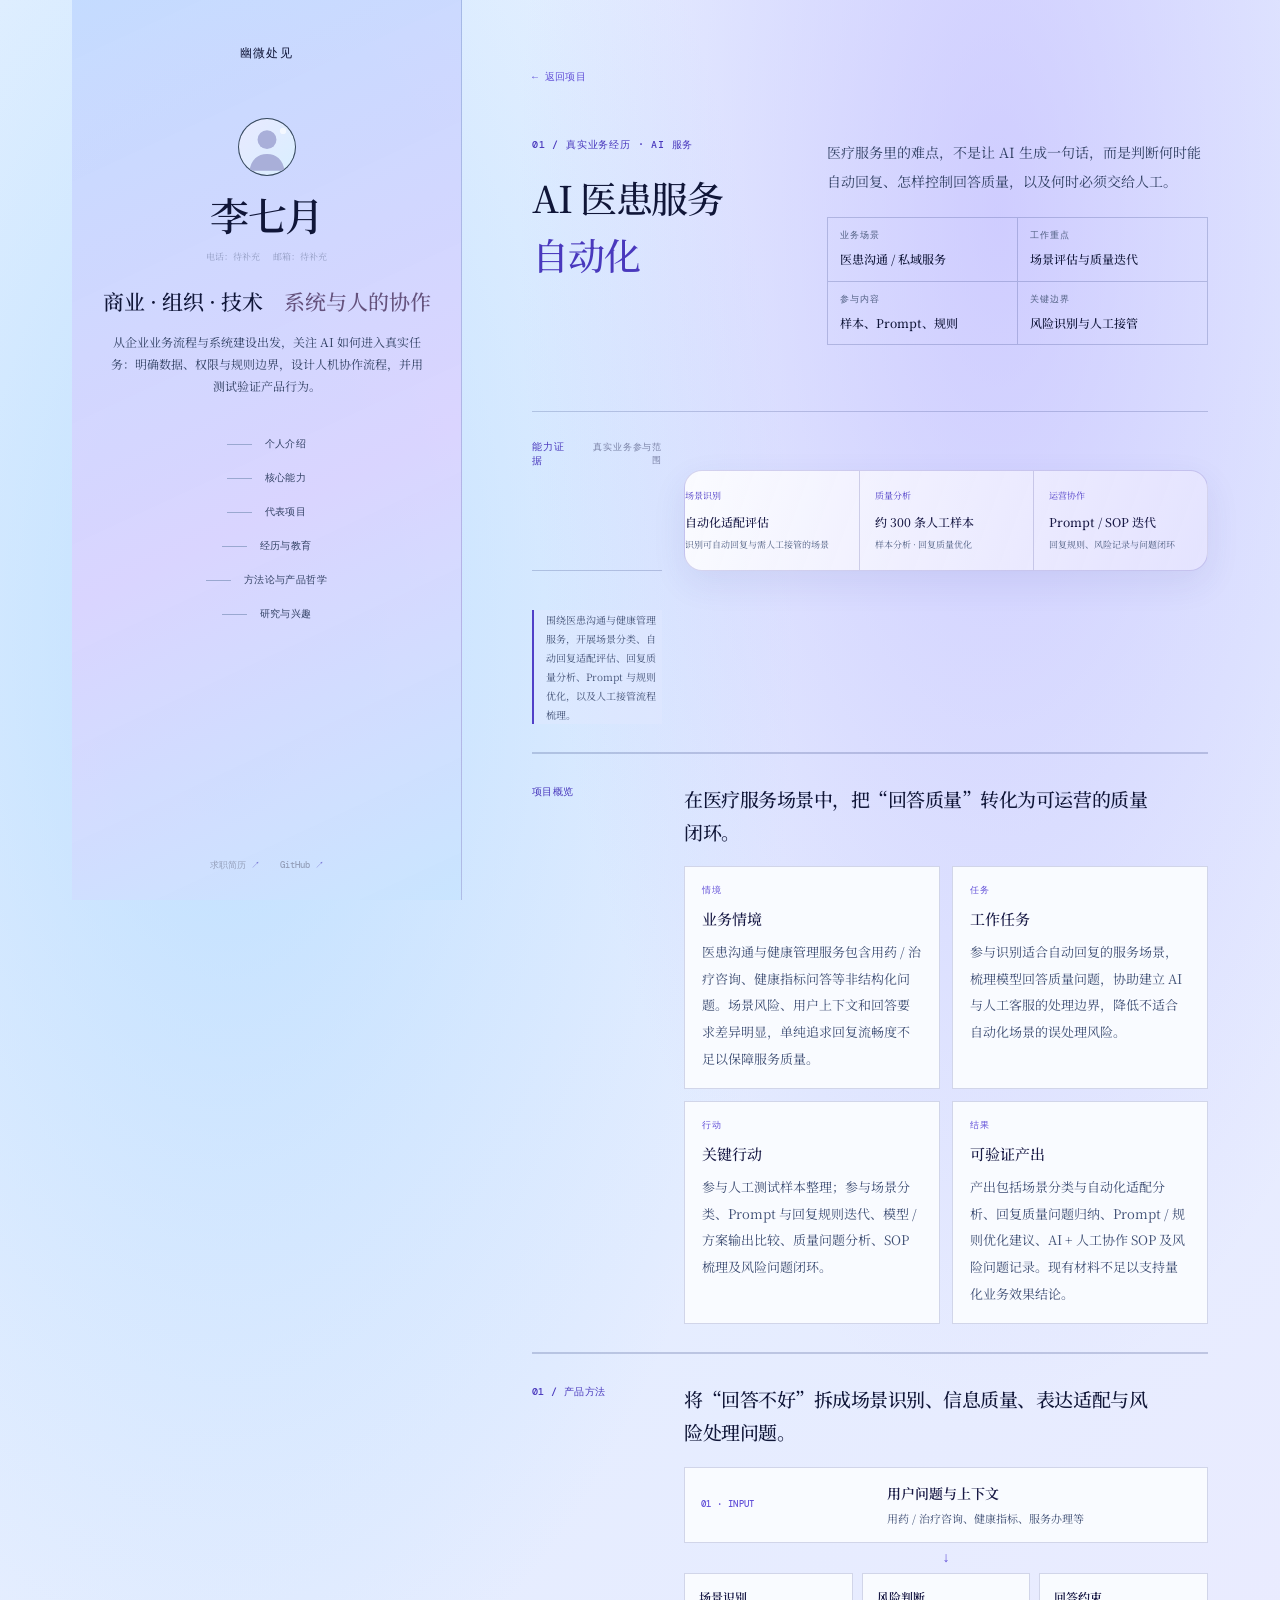
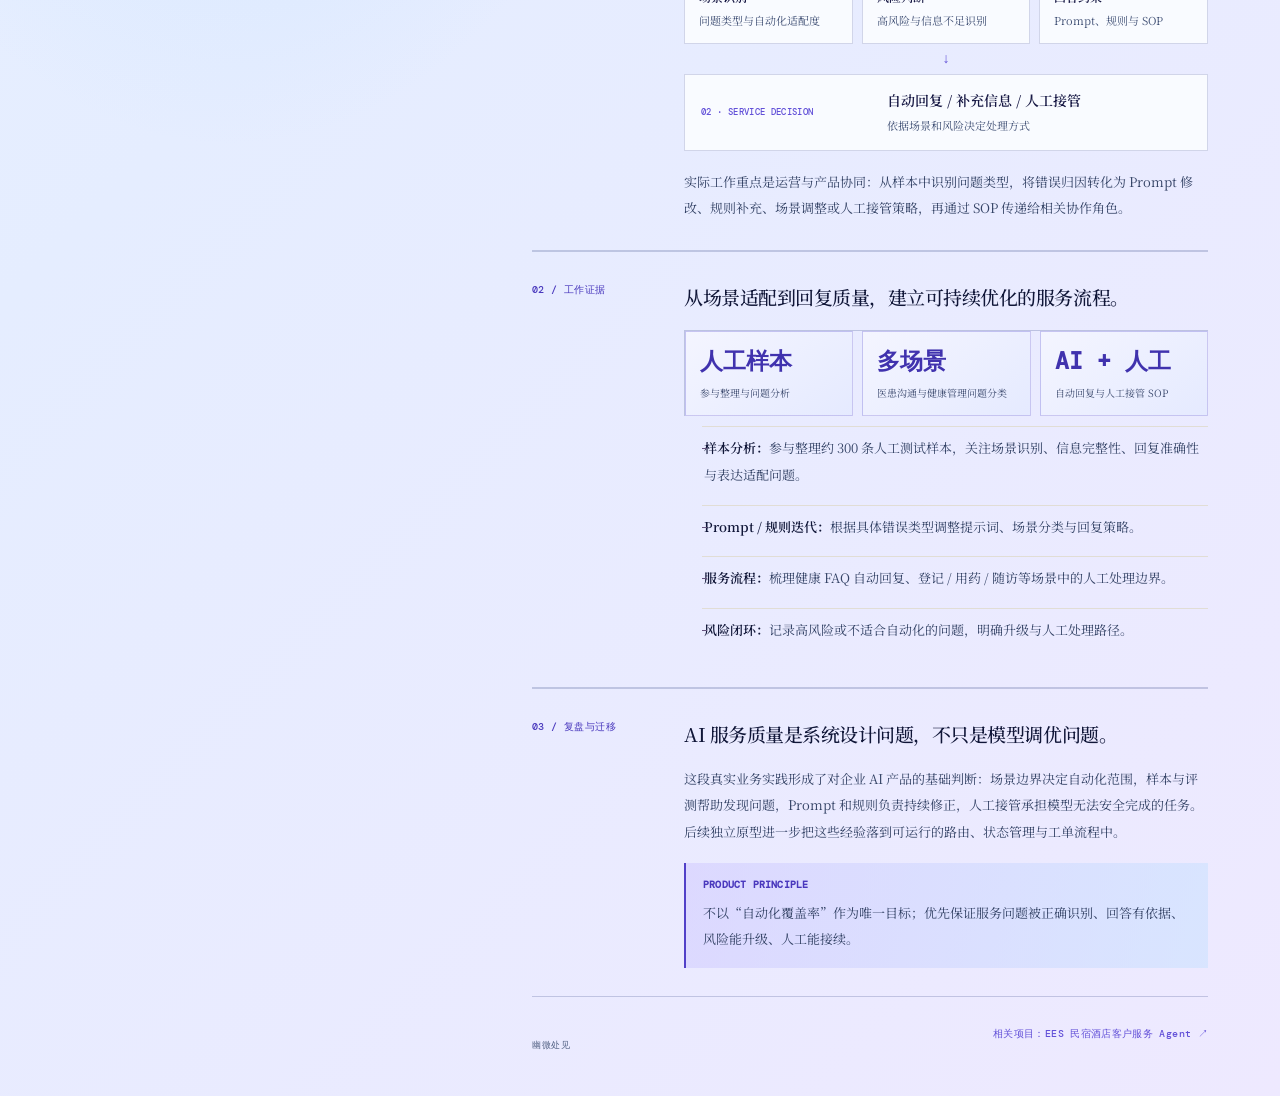
==== commit 2654f98e: "Refine portfolio positioning and evidence: ai-scrm.html" ====
--- a/ai-scrm.html
+++ b/ai-scrm.html
@@ -1,6 +1,5 @@
 <!doctype html>
-<html lang="zh-CN"><head><meta charset="utf-8"><meta name="viewport" content="width=device-width,initial-scale=1"><title>AI 医患服务｜幽微处见</title><meta name="description" content="AI 医患服务项目：场景判断、提示词与规则迭代、质量评估和人机协同。"><link rel="preconnect" href="https://fonts.googleapis.com"><link rel="preconnect" href="https://fonts.gstatic.com" crossorigin><link href="https://fonts.googleapis.com/css2?family=DM+Mono:wght@400;500&family=Noto+Serif+SC:wght@400;500;600;700&display=swap" rel="stylesheet"><link rel="stylesheet" href="styles.css?v=20261111-4"><link rel="stylesheet" href="theme.css"><link rel="stylesheet" href="text-editor.css"><script src="text-editor.js" defer></script>
-</head>
+<html lang="zh-CN"><head><meta charset="utf-8"><meta name="viewport" content="width=device-width,initial-scale=1"><title>AI 医患服务｜幽微处见</title><meta name="description" content="AI 医患服务项目：场景判断、提示词与规则迭代、质量评估和人机协同。"><link rel="preconnect" href="https://fonts.googleapis.com"><link rel="preconnect" href="https://fonts.gstatic.com" crossorigin><link href="https://fonts.googleapis.com/css2?family=DM+Mono:wght@400;500&family=Noto+Serif+SC:wght@400;500;600;700&display=swap" rel="stylesheet"><link rel="stylesheet" href="styles.css?v=20261111-4"><link rel="stylesheet" href="theme.css"></head>
 <body data-page="scrm" class="portfolio-v2 portfolio-subpage"><div class="portfolio-shell"><aside class="portfolio-sidebar">
     <a class="portfolio-brand" href="index.html">幽微处见</a>
     <div class="sidebar-intro">
@@ -12,7 +11,7 @@
         <span>电话：待补充</span><span>邮箱：待补充</span>
       </div>
       <h2>商业 · 组织 · 技术　<em>系统与人的协作</em></h2>
-      <p class="sidebar-summary">长期关注商业、组织与技术如何共同塑造人的工作方式，并从 CRM、B 端产品与测试经验出发，持续探索企业系统与 AI 应用的结合。</p>
+      <p class="sidebar-summary">从企业业务流程与系统建设出发，关注 AI 如何进入真实任务：明确数据、权限与规则边界，设计人机协作流程，并用测试验证产品行为。</p>
     </div>
     <nav class="portfolio-nav" aria-label="页面导航">
 <a href="index.html#about"><span></span>个人介绍</a>
@@ -38,14 +37,14 @@
 <article class="star-card"><span>情境</span><h3>业务情境</h3><p>医患沟通与健康管理服务包含用药 / 治疗咨询、健康指标问答等非结构化问题。场景风险、用户上下文和回答要求差异明显，单纯追求回复流畅度不足以保障服务质量。</p></article>
 <article class="star-card"><span>任务</span><h3>工作任务</h3><p>参与识别适合自动回复的服务场景，梳理模型回答质量问题，协助建立 AI 与人工客服的处理边界，降低不适合自动化场景的误处理风险。</p></article>
 <article class="star-card"><span>行动</span><h3>关键行动</h3><p>参与人工测试样本整理；参与场景分类、Prompt 与回复规则迭代、模型 / 方案输出比较、质量问题分析、SOP 梳理及风险问题闭环。</p></article>
-<article class="star-card"><span>结果</span><h3>可验证产出</h3><p>形成场景分类与回复策略优化思路、AI + 人工协作 SOP、风险识别与处理流程，围绕服务质量、自动化适配和人工协作建立持续优化机制。</p></article>
+<article class="star-card"><span>结果</span><h3>可验证产出</h3><p>产出包括场景分类与自动化适配分析、回复质量问题归纳、Prompt / 规则优化建议、AI + 人工协作 SOP 及风险问题记录。现有材料不足以支持量化业务效果结论。</p></article>
 </div></div></section>
 <section class="case-section"><div class="case-label">01 / 产品方法</div><div class="case-copy"><h2>将“回答不好”拆成场景识别、信息质量、表达适配与风险处理问题。</h2><div class="architecture-stack">
 <div class="architecture-layer"><span>01 · INPUT</span><div><strong>用户问题与上下文</strong><small>用药 / 治疗咨询、健康指标、服务办理等</small></div></div><div class="architecture-arrow">↓</div>
 <div class="architecture-split"><div class="architecture-node"><b>场景识别</b><small>问题类型与自动化适配度</small></div><div class="architecture-node"><b>风险判断</b><small>高风险与信息不足识别</small></div><div class="architecture-node"><b>回答约束</b><small>Prompt、规则与 SOP</small></div></div><div class="architecture-arrow">↓</div>
 <div class="architecture-layer architecture-layer-final"><span>02 · SERVICE DECISION</span><div><strong>自动回复 / 补充信息 / 人工接管</strong><small>依据场景和风险决定处理方式</small></div></div>
 </div><p>实际工作重点是运营与产品协同：从样本中识别问题类型，将错误归因转化为 Prompt 修改、规则补充、场景调整或人工接管策略，再通过 SOP 传递给相关协作角色。</p></div></section>
-<section class="case-section"><div class="case-label">02 / 工作证据</div><div class="case-copy"><h2>从场景适配到回复质量，建立可持续优化的服务流程。</h2><div class="metric-grid"><div class="metric"><b>人工样本</b><span>参与整理与问题分析</span></div><div class="metric"><b>多场景</b><span>医患沟通与健康管理问题分类</span></div><div class="metric"><b>AI + 人工</b><span>自动回复与人工接管 SOP</span></div></div><ul class="case-list"><li><strong>样本分析：</strong>参与整理人工服务样本，关注意图识别、信息完整性、回复准确性与表达适配问题。</li><li><strong>Prompt / 规则迭代：</strong>根据具体错误类型调整提示词、场景分类与回复策略。</li><li><strong>服务流程：</strong>梳理健康 FAQ 自动回复、登记 / 用药 / 随访等场景中的人工处理边界。</li><li><strong>风险闭环：</strong>记录高风险或不适合自动化的问题，明确升级与人工处理路径。</li></ul></div></section>
+<section class="case-section"><div class="case-label">02 / 工作证据</div><div class="case-copy"><h2>从场景适配到回复质量，建立可持续优化的服务流程。</h2><div class="metric-grid"><div class="metric"><b>人工样本</b><span>参与整理与问题分析</span></div><div class="metric"><b>多场景</b><span>医患沟通与健康管理问题分类</span></div><div class="metric"><b>AI + 人工</b><span>自动回复与人工接管 SOP</span></div></div><ul class="case-list"><li><strong>样本分析：</strong>参与整理约 300 条人工测试样本，关注场景识别、信息完整性、回复准确性与表达适配问题。</li><li><strong>Prompt / 规则迭代：</strong>根据具体错误类型调整提示词、场景分类与回复策略。</li><li><strong>服务流程：</strong>梳理健康 FAQ 自动回复、登记 / 用药 / 随访等场景中的人工处理边界。</li><li><strong>风险闭环：</strong>记录高风险或不适合自动化的问题，明确升级与人工处理路径。</li></ul></div></section>
 <section class="case-section"><div class="case-label">03 / 复盘与迁移</div><div class="case-copy"><h2>AI 服务质量是系统设计问题，不只是模型调优问题。</h2><p>这段真实业务实践形成了对企业 AI 产品的基础判断：场景边界决定自动化范围，样本与评测帮助发现问题，Prompt 和规则负责持续修正，人工接管承担模型无法安全完成的任务。后续独立原型进一步把这些经验落到可运行的路由、状态管理与工单流程中。</p><div class="takeaway"><b>PRODUCT PRINCIPLE</b><p>不以“自动化覆盖率”作为唯一目标；优先保证服务问题被正确识别、回答有依据、风险能升级、人工能接续。</p></div></div></section>
 </div></main><footer class="portfolio-footer">
   <small class="footer-brand">幽微处见</small>
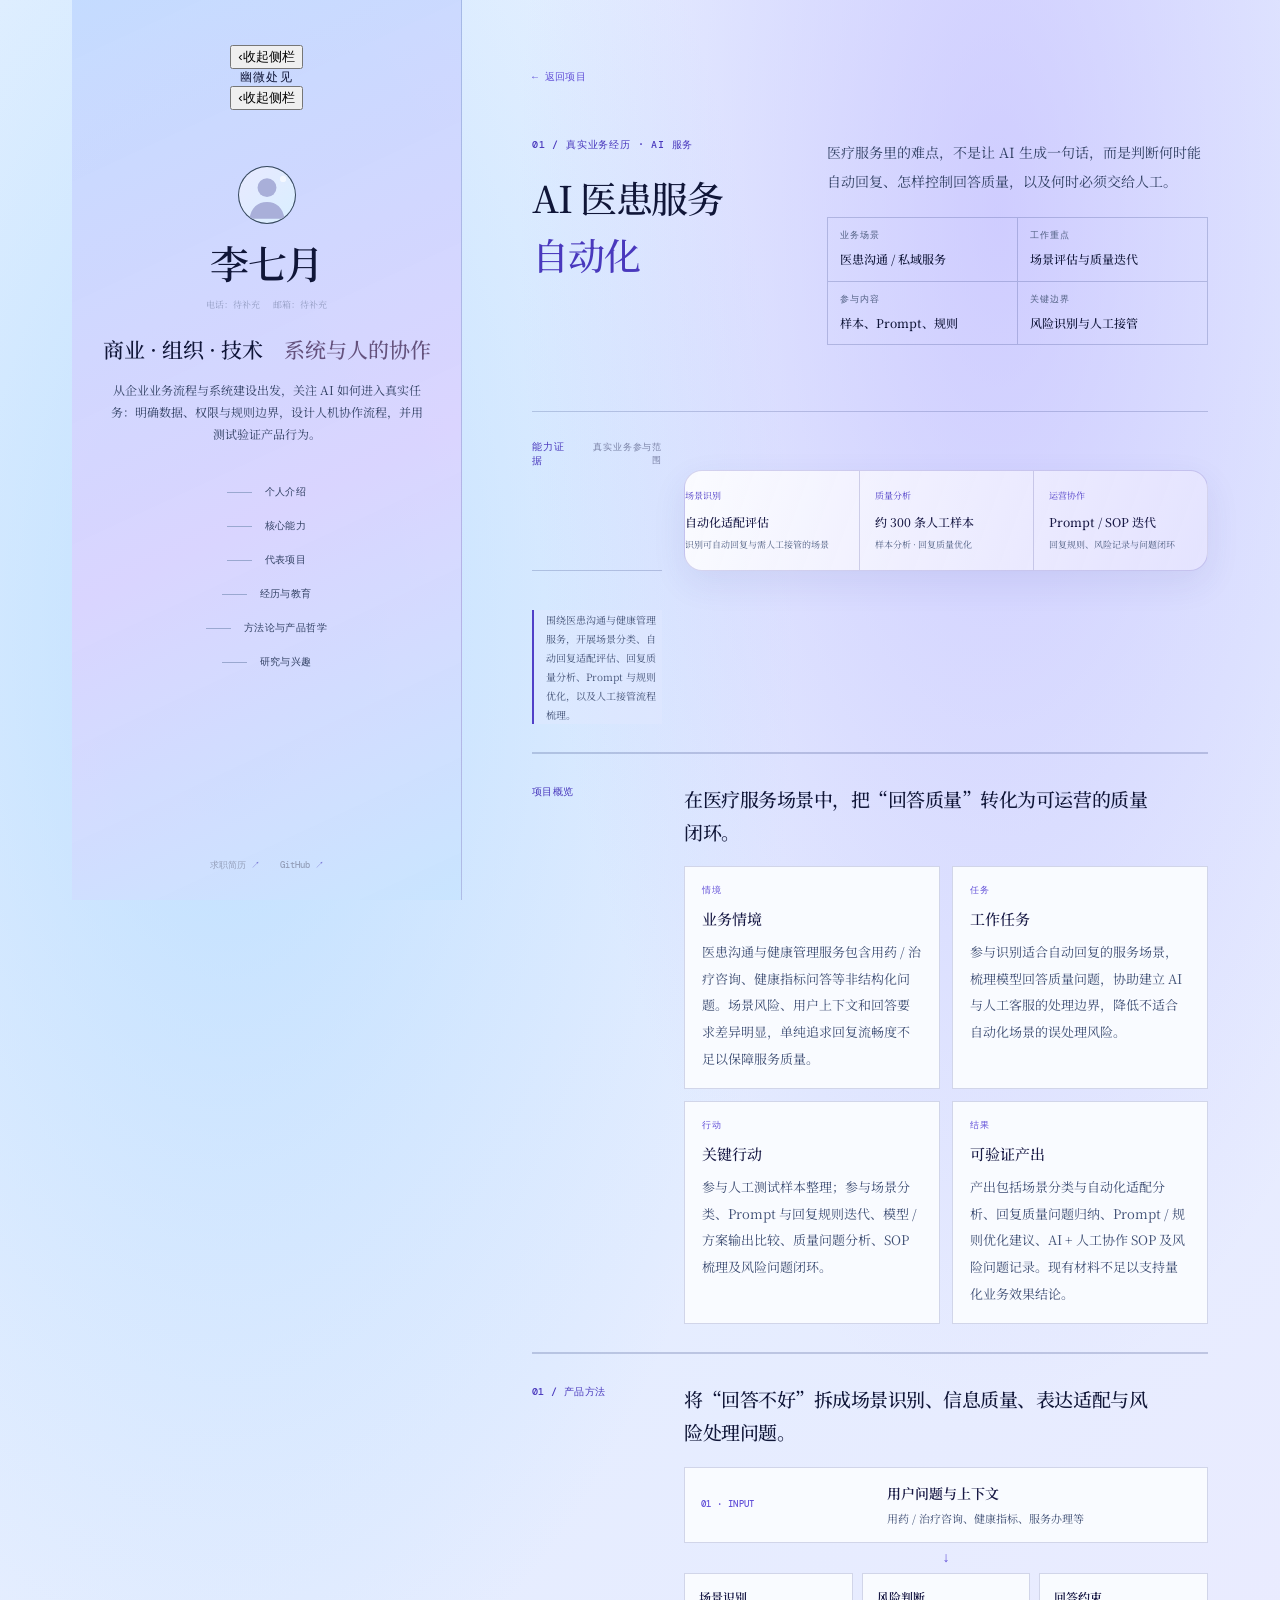
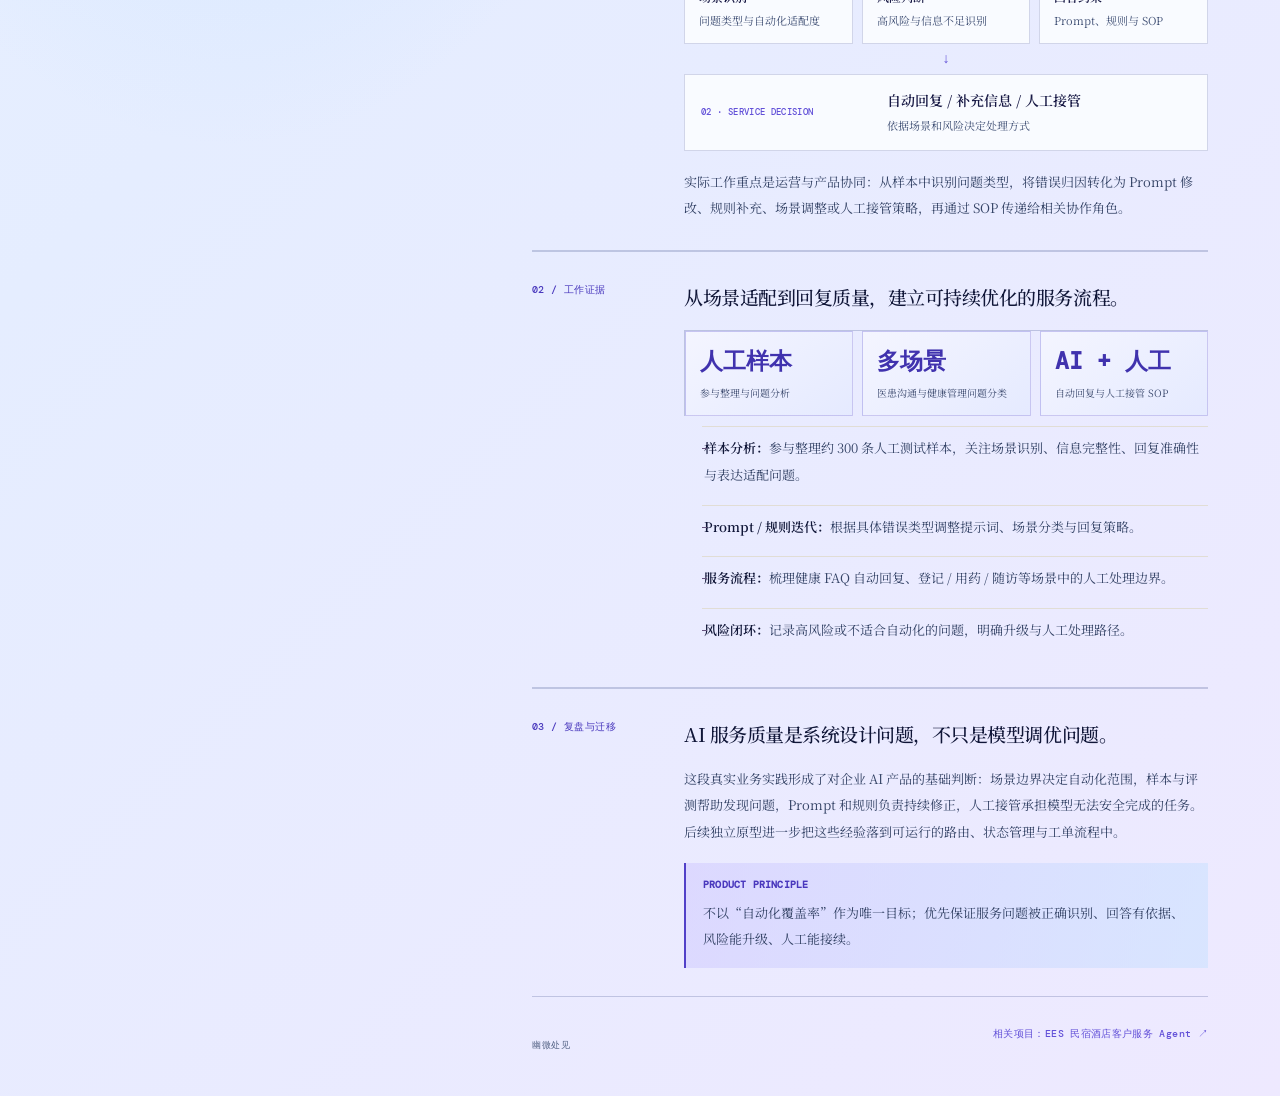
==== commit 8a63c5d0: "Add consistent collapsible sidebar control" ====
--- a/ai-scrm.html
+++ b/ai-scrm.html
@@ -2,6 +2,7 @@
 <html lang="zh-CN"><head><meta charset="utf-8"><meta name="viewport" content="width=device-width,initial-scale=1"><title>AI 医患服务｜幽微处见</title><meta name="description" content="AI 医患服务项目：场景判断、提示词与规则迭代、质量评估和人机协同。"><link rel="preconnect" href="https://fonts.googleapis.com"><link rel="preconnect" href="https://fonts.gstatic.com" crossorigin><link href="https://fonts.googleapis.com/css2?family=DM+Mono:wght@400;500&family=Noto+Serif+SC:wght@400;500;600;700&display=swap" rel="stylesheet"><link rel="stylesheet" href="styles.css?v=20261111-4"><link rel="stylesheet" href="theme.css"></head>
 <body data-page="scrm" class="portfolio-v2 portfolio-subpage"><div class="portfolio-shell"><aside class="portfolio-sidebar">
     <a class="portfolio-brand" href="index.html">幽微处见</a>
+<button class="sidebar-toggle" type="button" aria-label="收起侧栏" aria-expanded="true"><span class="sidebar-toggle-icon" aria-hidden="true">‹</span><span class="sidebar-toggle-label">收起侧栏</span></button>
     <div class="sidebar-intro">
       <img class="sidebar-avatar" src="assets/profile-photo-placeholder.svg" alt="个人照片位置">
       <div class="sidebar-profile-row">
@@ -51,4 +52,5 @@
   <div class="footer-actions">
     <a href="ees-agent.html">相关项目：EES 民宿酒店客户服务 Agent ↗</a>
   </div>
-</footer></div></div></body></html>+</footer></div></div><script src="sidebar.js?v=20261125-1" defer></script>
+</body></html>
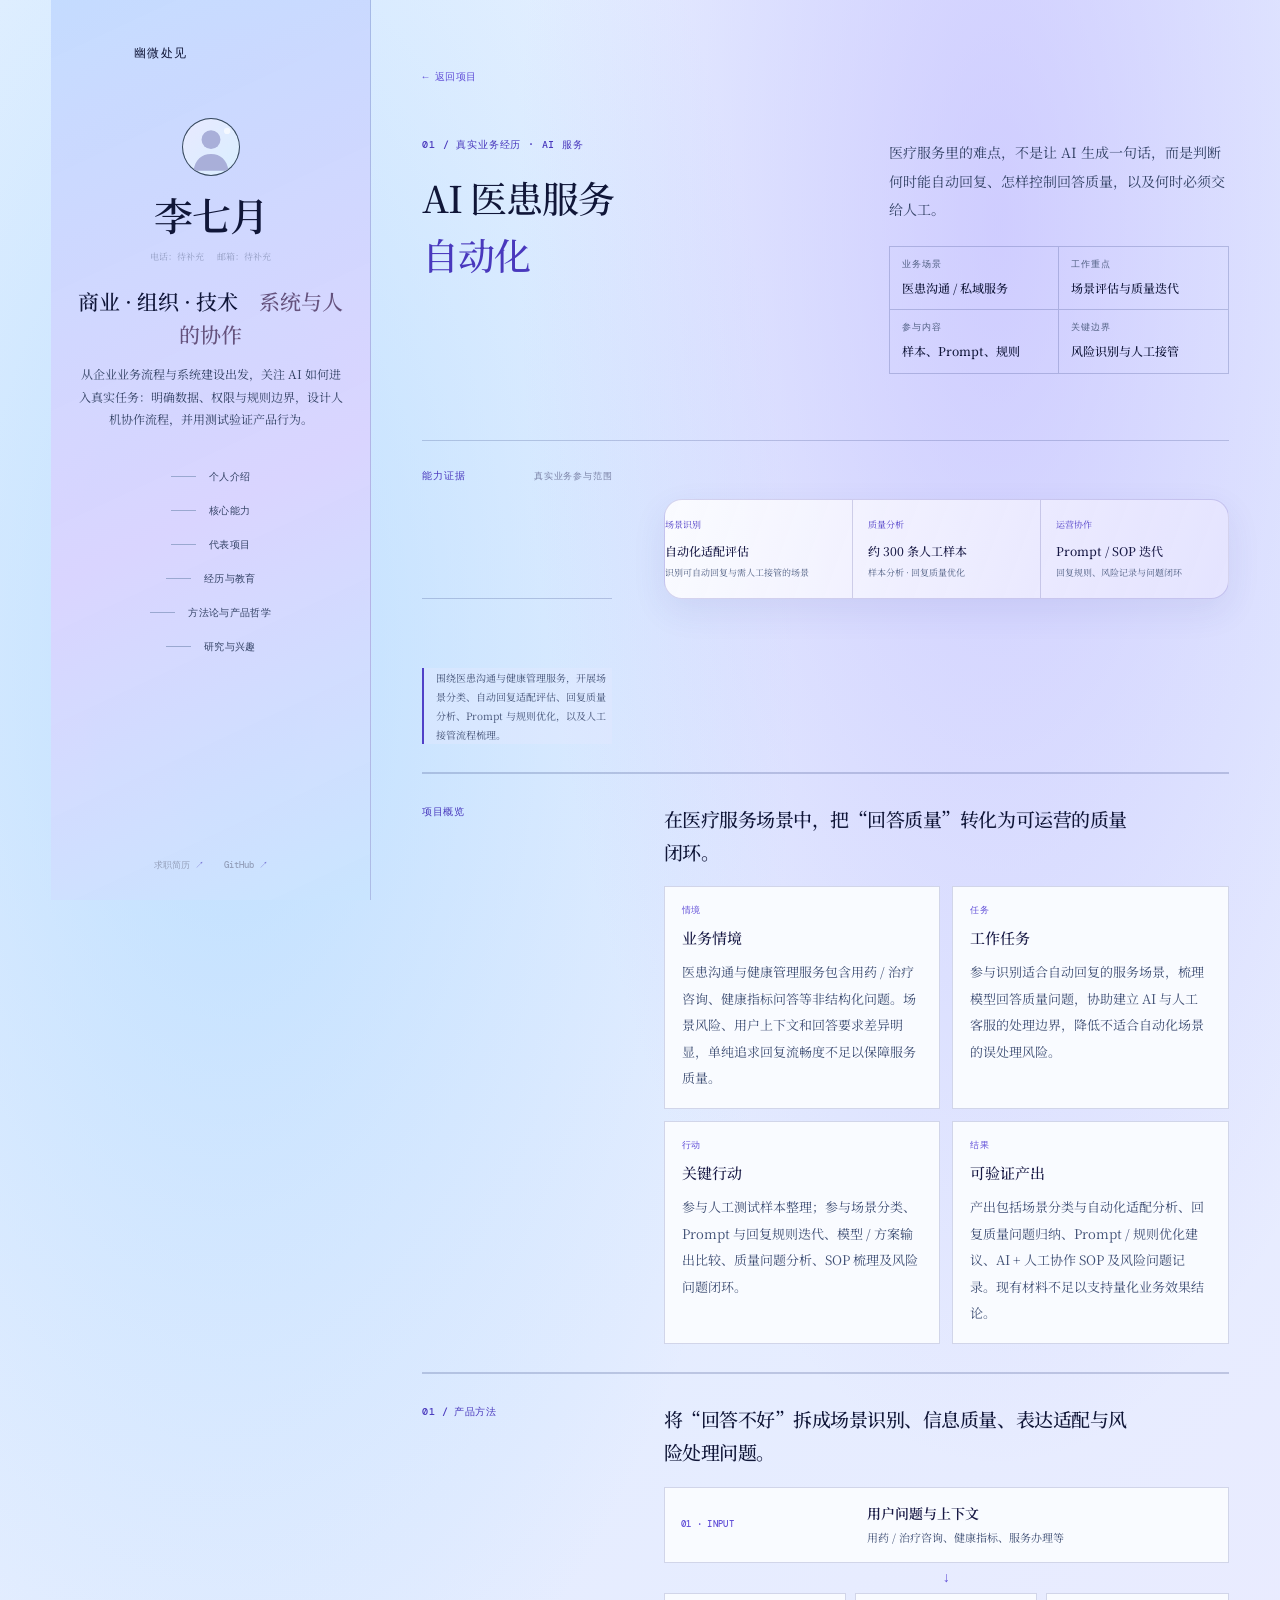
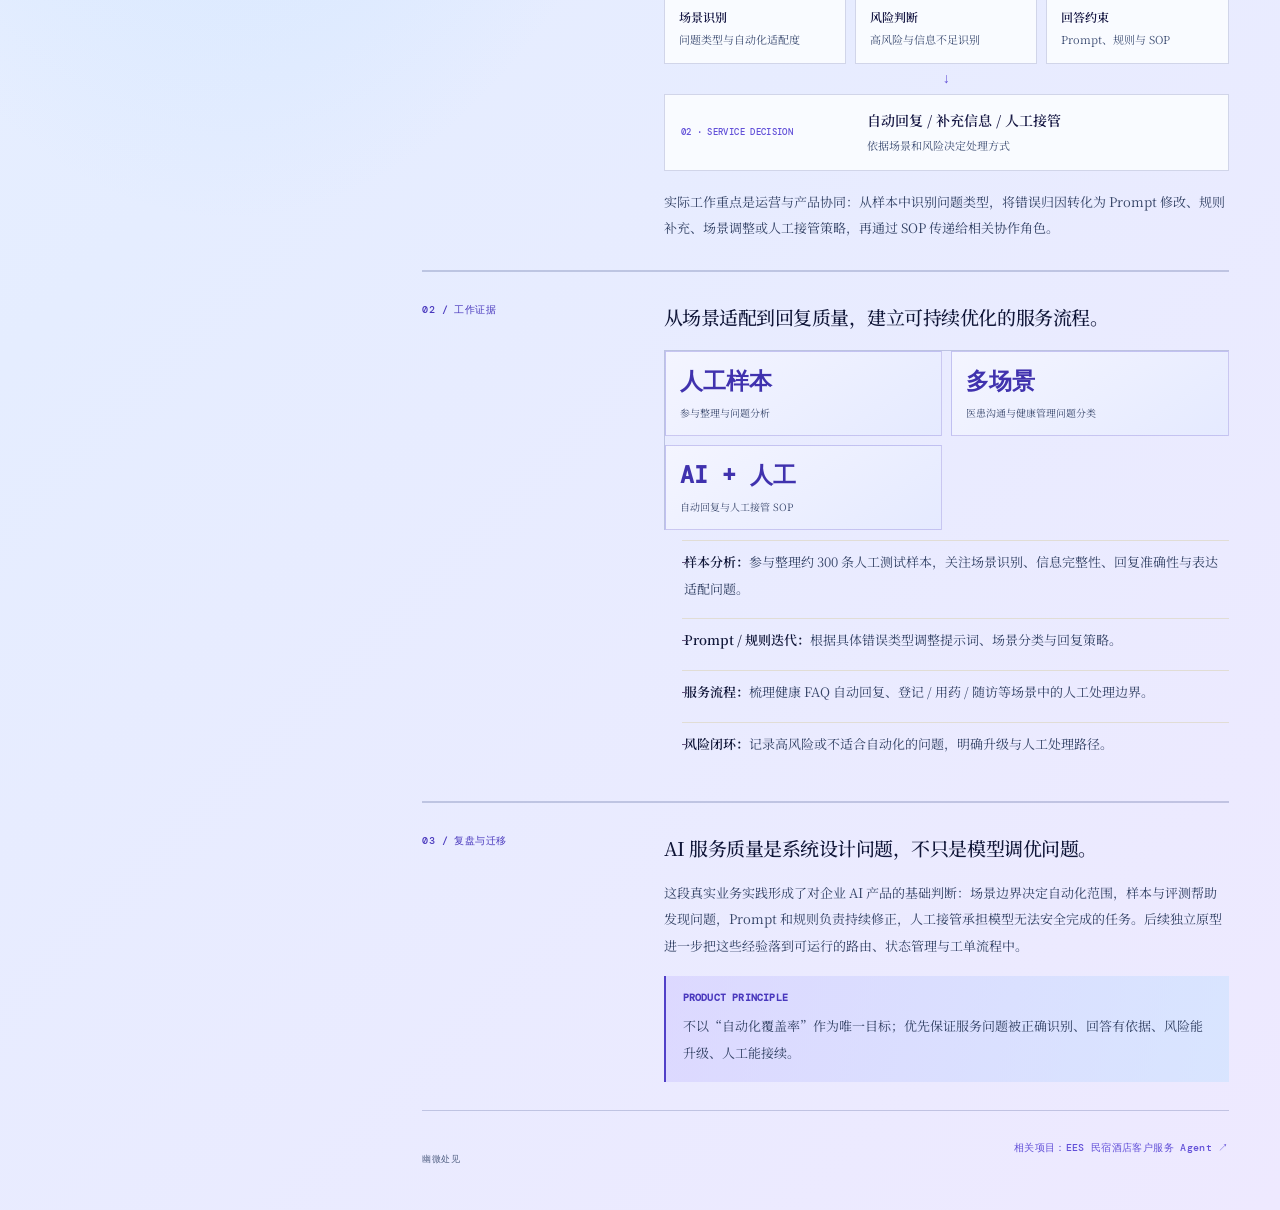
==== commit 688b7fbb: "Remove sidebar toggle and unify positioning on home and resume" ====
--- a/ai-scrm.html
+++ b/ai-scrm.html
@@ -2,7 +2,7 @@
 <html lang="zh-CN"><head><meta charset="utf-8"><meta name="viewport" content="width=device-width,initial-scale=1"><title>AI 医患服务｜幽微处见</title><meta name="description" content="AI 医患服务项目：场景判断、提示词与规则迭代、质量评估和人机协同。"><link rel="preconnect" href="https://fonts.googleapis.com"><link rel="preconnect" href="https://fonts.gstatic.com" crossorigin><link href="https://fonts.googleapis.com/css2?family=DM+Mono:wght@400;500&family=Noto+Serif+SC:wght@400;500;600;700&display=swap" rel="stylesheet"><link rel="stylesheet" href="styles.css?v=20261111-4"><link rel="stylesheet" href="theme.css"></head>
 <body data-page="scrm" class="portfolio-v2 portfolio-subpage"><div class="portfolio-shell"><aside class="portfolio-sidebar">
     <a class="portfolio-brand" href="index.html">幽微处见</a>
-<button class="sidebar-toggle" type="button" aria-label="收起侧栏" aria-expanded="true"><span class="sidebar-toggle-icon" aria-hidden="true">‹</span><span class="sidebar-toggle-label">收起侧栏</span></button>
+
     <div class="sidebar-intro">
       <img class="sidebar-avatar" src="assets/profile-photo-placeholder.svg" alt="个人照片位置">
       <div class="sidebar-profile-row">
@@ -52,5 +52,5 @@
   <div class="footer-actions">
     <a href="ees-agent.html">相关项目：EES 民宿酒店客户服务 Agent ↗</a>
   </div>
-</footer></div></div><script src="sidebar.js?v=20261125-1" defer></script>
+</footer></div></div>
 </body></html>
--- a/theme.css
+++ b/theme.css
@@ -67,4 +67,66 @@
  .resume-page-v2 .resume-detail-link,.resume-page-v2 .resume-bottom-note,.resume-archive-cta{display:none!important}
  .resume-page-v2 a{color:inherit!important;text-decoration:none!important}
  .resume-page-v2 .resume-project,.resume-page-v2 .resume-entry,.resume-page-v2 .education-block>div{break-inside:avoid;page-break-inside:avoid}
-}+}
+
+/* 2026-11 responsive portfolio shell + collapsible navigation */
+.portfolio-v2 .portfolio-shell{
+  width:100%!important;max-width:1600px!important;margin:0 auto!important;
+  grid-template-columns:minmax(260px,clamp(270px,25vw,360px)) minmax(0,1fr)!important;
+  gap:clamp(28px,4vw,64px)!important;padding:0 clamp(22px,4vw,64px)!important;
+}
+.portfolio-v2 .portfolio-sidebar{position:sticky!important;top:0!important;min-width:0!important;width:auto!important;}
+.portfolio-v2 .portfolio-main{min-width:0!important;width:100%!important;max-width:none!important;}
+.portfolio-v2 .portfolio-main>*{min-width:0;max-width:100%;}
+.portfolio-v2 .case-page-v2,.portfolio-v2 .resume-page,.portfolio-v2 .resume-page-v2{width:100%!important;max-width:1240px!important;margin-left:auto!important;margin-right:auto!important;}
+.portfolio-v2 .case-hero,.portfolio-v2 .case-body,.portfolio-v2 .case-footer{width:100%!important;max-width:1240px!important;}
+.portfolio-v2 .case-hero-grid{grid-template-columns:minmax(0,1.1fr) minmax(260px,.9fr)!important;gap:clamp(24px,4vw,64px)!important;}
+.portfolio-v2 .case-section{grid-template-columns:minmax(145px,190px) minmax(0,1fr)!important;gap:clamp(22px,4vw,52px)!important;}
+.portfolio-v2 .resume-entry-layout{grid-template-columns:minmax(150px,220px) minmax(0,1fr)!important;gap:clamp(16px,3vw,32px)!important;}
+.portfolio-v2 .resume-entry-content,.portfolio-v2 .case-copy,.portfolio-v2 .case-list,.portfolio-v2 p,.portfolio-v2 li{min-width:0;overflow-wrap:anywhere;}
+.portfolio-v2 .metric-grid,.portfolio-v2 .capability-grid,.portfolio-v2 .history-skills,.portfolio-v2 .resume-project-grid,.portfolio-v2 .resume-skills{grid-template-columns:repeat(auto-fit,minmax(min(100%,230px),1fr))!important;}
+.portfolio-v2 .flow{grid-template-columns:repeat(auto-fit,minmax(min(100%,160px),1fr))!important;}
+.portfolio-v2 .arch{grid-template-columns:repeat(auto-fit,minmax(min(100%,190px),1fr))!important;}
+.portfolio-v2 .portfolio-sidebar{position:sticky!important;}
+.portfolio-v2 .sidebar-toggle{
+  position:absolute;top:20px;right:0;z-index:20;display:inline-flex;align-items:center;gap:8px;
+  min-height:34px;padding:6px 10px;border:1px solid var(--pc-line);border-radius:3px;
+  background:transparent;color:var(--pc-muted);font:500 10px "Noto Serif SC",serif;cursor:pointer;
+  transition:background .18s ease,border-color .18s ease,color .18s ease;
+}
+.portfolio-v2 .sidebar-toggle:hover{background:rgba(145,164,187,.09);border-color:var(--pc-muted);color:var(--pc-ink);}
+.portfolio-v2 .sidebar-toggle-icon{font:400 20px/1 Inter,sans-serif;}
+.portfolio-v2 .sidebar-toggle-label{white-space:nowrap;}
+.portfolio-v2 .portfolio-brand{padding-right:100px;}
+.portfolio-v2 .portfolio-sidebar{position:sticky!important;}
+.portfolio-v2 .portfolio-sidebar .sidebar-toggle{right:0;}
+.portfolio-v2.sidebar-collapsed .portfolio-shell{grid-template-columns:76px minmax(0,1fr)!important;gap:24px!important;}
+.portfolio-v2.sidebar-collapsed .portfolio-sidebar{align-items:center!important;padding-left:0!important;padding-right:0!important;}
+.portfolio-v2.sidebar-collapsed .portfolio-brand{display:none!important;}
+.portfolio-v2.sidebar-collapsed .sidebar-intro,
+.portfolio-v2.sidebar-collapsed .portfolio-nav,
+.portfolio-v2.sidebar-collapsed .sidebar-bottom{display:none!important;}
+.portfolio-v2.sidebar-collapsed .sidebar-toggle{position:sticky;top:18px;right:auto;align-self:center;writing-mode:vertical-rl;padding:12px 8px;min-height:104px;}
+.portfolio-v2.sidebar-collapsed .sidebar-toggle-label{writing-mode:vertical-rl;}
+.portfolio-v2.sidebar-collapsed .sidebar-toggle-icon{transform:rotate(180deg);}
+@media(max-width:1000px){
+ .portfolio-v2 .portfolio-shell{grid-template-columns:minmax(235px,28vw) minmax(0,1fr)!important;gap:28px!important;padding:0 26px!important;}
+ .portfolio-v2 .portfolio-main{padding-top:48px!important;}
+ .portfolio-v2 .case-hero-grid{grid-template-columns:minmax(0,1fr) minmax(220px,.85fr)!important;}
+}
+@media(max-width:760px){
+ .portfolio-v2 .portfolio-shell{display:block!important;padding:0 20px!important;}
+ .portfolio-v2 .portfolio-sidebar{position:relative!important;top:auto!important;height:auto!important;min-height:0!important;max-height:none!important;overflow:visible!important;padding:24px 0!important;}
+ .portfolio-v2 .sidebar-toggle{top:16px;right:0;}
+ .portfolio-v2 .portfolio-brand{padding-right:112px;}
+ .portfolio-v2 .portfolio-main{padding-top:34px!important;}
+ .portfolio-v2 .case-hero-grid,.portfolio-v2 .case-section,.portfolio-v2 .resume-entry-layout{grid-template-columns:minmax(0,1fr)!important;gap:18px!important;}
+ .portfolio-v2 .metric-grid,.portfolio-v2 .capability-grid,.portfolio-v2 .history-skills,.portfolio-v2 .resume-project-grid,.portfolio-v2 .resume-skills,.portfolio-v2 .flow,.portfolio-v2 .arch{grid-template-columns:minmax(0,1fr)!important;}
+ .portfolio-v2.sidebar-collapsed .portfolio-sidebar{height:62px!important;min-height:62px!important;padding:14px 0!important;border-bottom:1px solid var(--pc-line);}
+ .portfolio-v2.sidebar-collapsed .portfolio-brand{display:block!important;font-size:0!important;padding:0!important;}
+ .portfolio-v2.sidebar-collapsed .portfolio-brand:after{content:"幽";font:600 18px "Noto Serif SC",serif;color:var(--pc-ink);}
+ .portfolio-v2.sidebar-collapsed .sidebar-toggle{position:absolute;top:12px;right:0;min-height:34px;writing-mode:horizontal-tb;padding:6px 10px;}
+ .portfolio-v2.sidebar-collapsed .sidebar-toggle-label{writing-mode:horizontal-tb;}
+ .portfolio-v2.sidebar-collapsed .sidebar-toggle-icon{transform:rotate(180deg);}
+}
+@media(prefers-reduced-motion:no-preference){.portfolio-v2 .portfolio-shell{transition:grid-template-columns .22s ease,gap .22s ease;}}
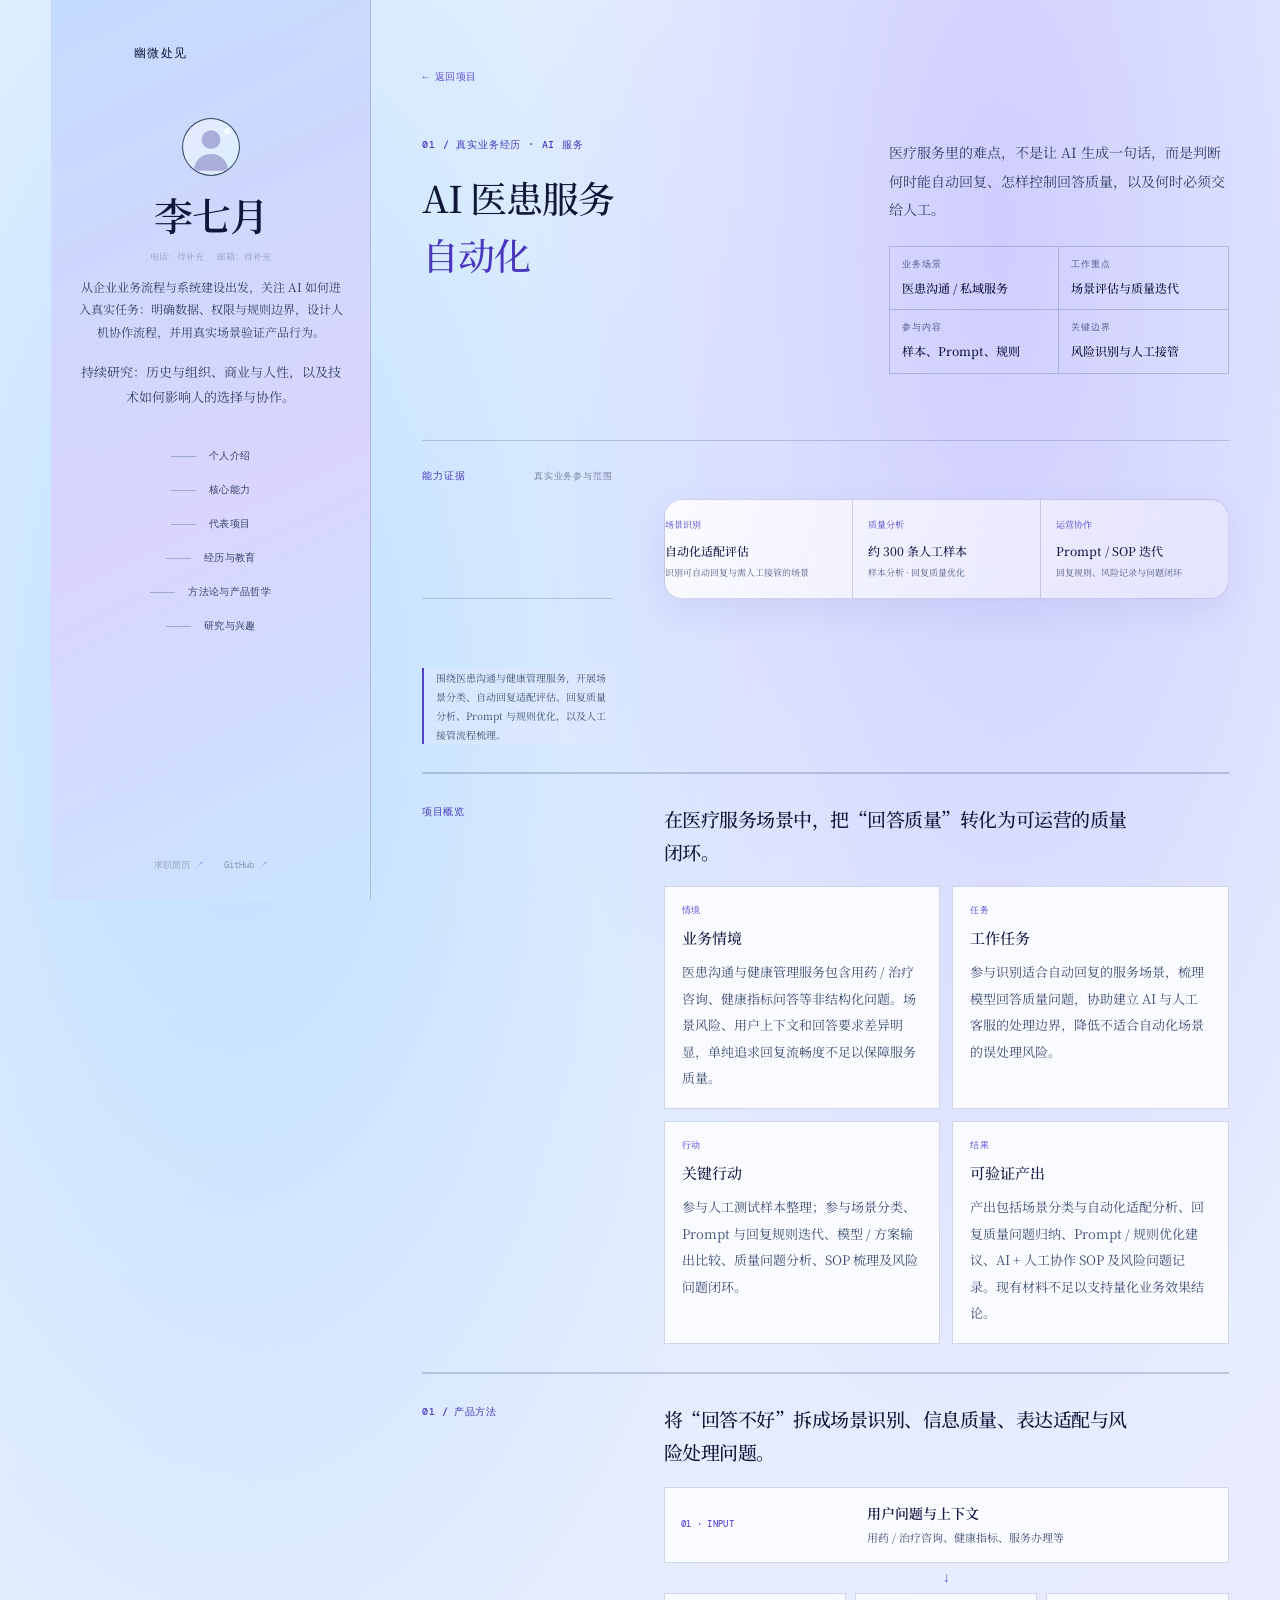
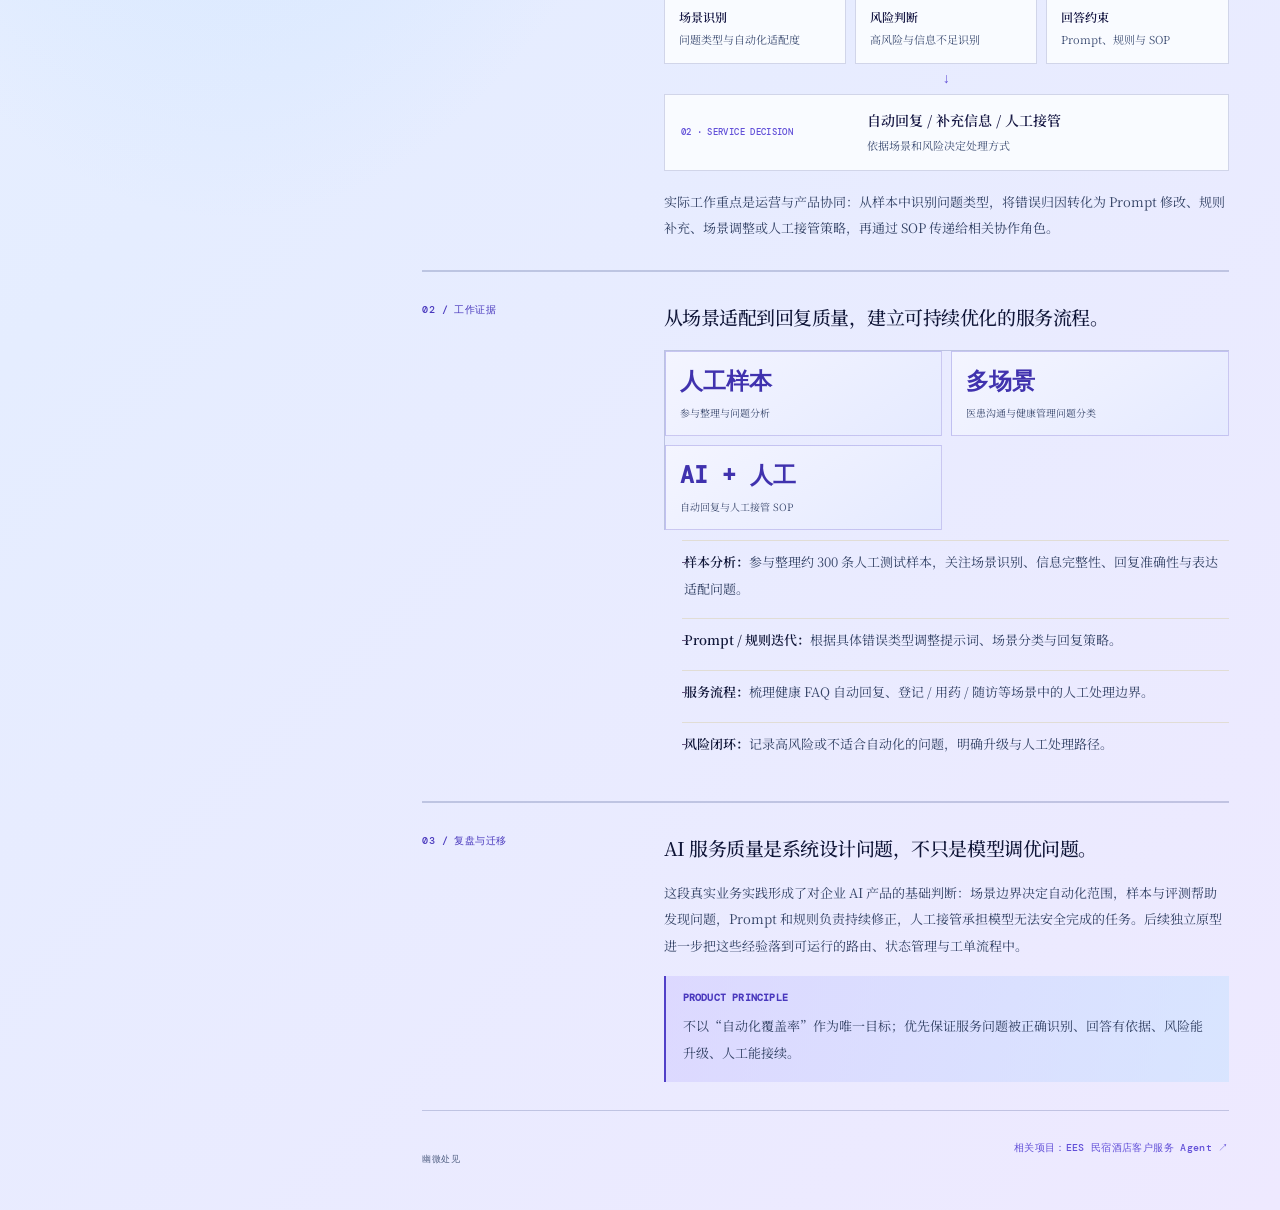
==== commit b8f9e0f0: "Refine research sidebar and align profile details" ====
--- a/ai-scrm.html
+++ b/ai-scrm.html
@@ -11,8 +11,8 @@
       <div class="sidebar-contact sidebar-contact-inline" aria-label="联系方式">
         <span>电话：待补充</span><span>邮箱：待补充</span>
       </div>
-      <h2>商业 · 组织 · 技术　<em>系统与人的协作</em></h2>
-      <p class="sidebar-summary">从企业业务流程与系统建设出发，关注 AI 如何进入真实任务：明确数据、权限与规则边界，设计人机协作流程，并用测试验证产品行为。</p>
+      <p class="sidebar-summary">从企业业务流程与系统建设出发，关注 AI 如何进入真实任务：明确数据、权限与规则边界，设计人机协作流程，并用真实场景验证产品行为。</p>
+      <p class="sidebar-research">持续研究：历史与组织、商业与人性，以及技术如何影响人的选择与协作。</p>
     </div>
     <nav class="portfolio-nav" aria-label="页面导航">
 <a href="index.html#about"><span></span>个人介绍</a>
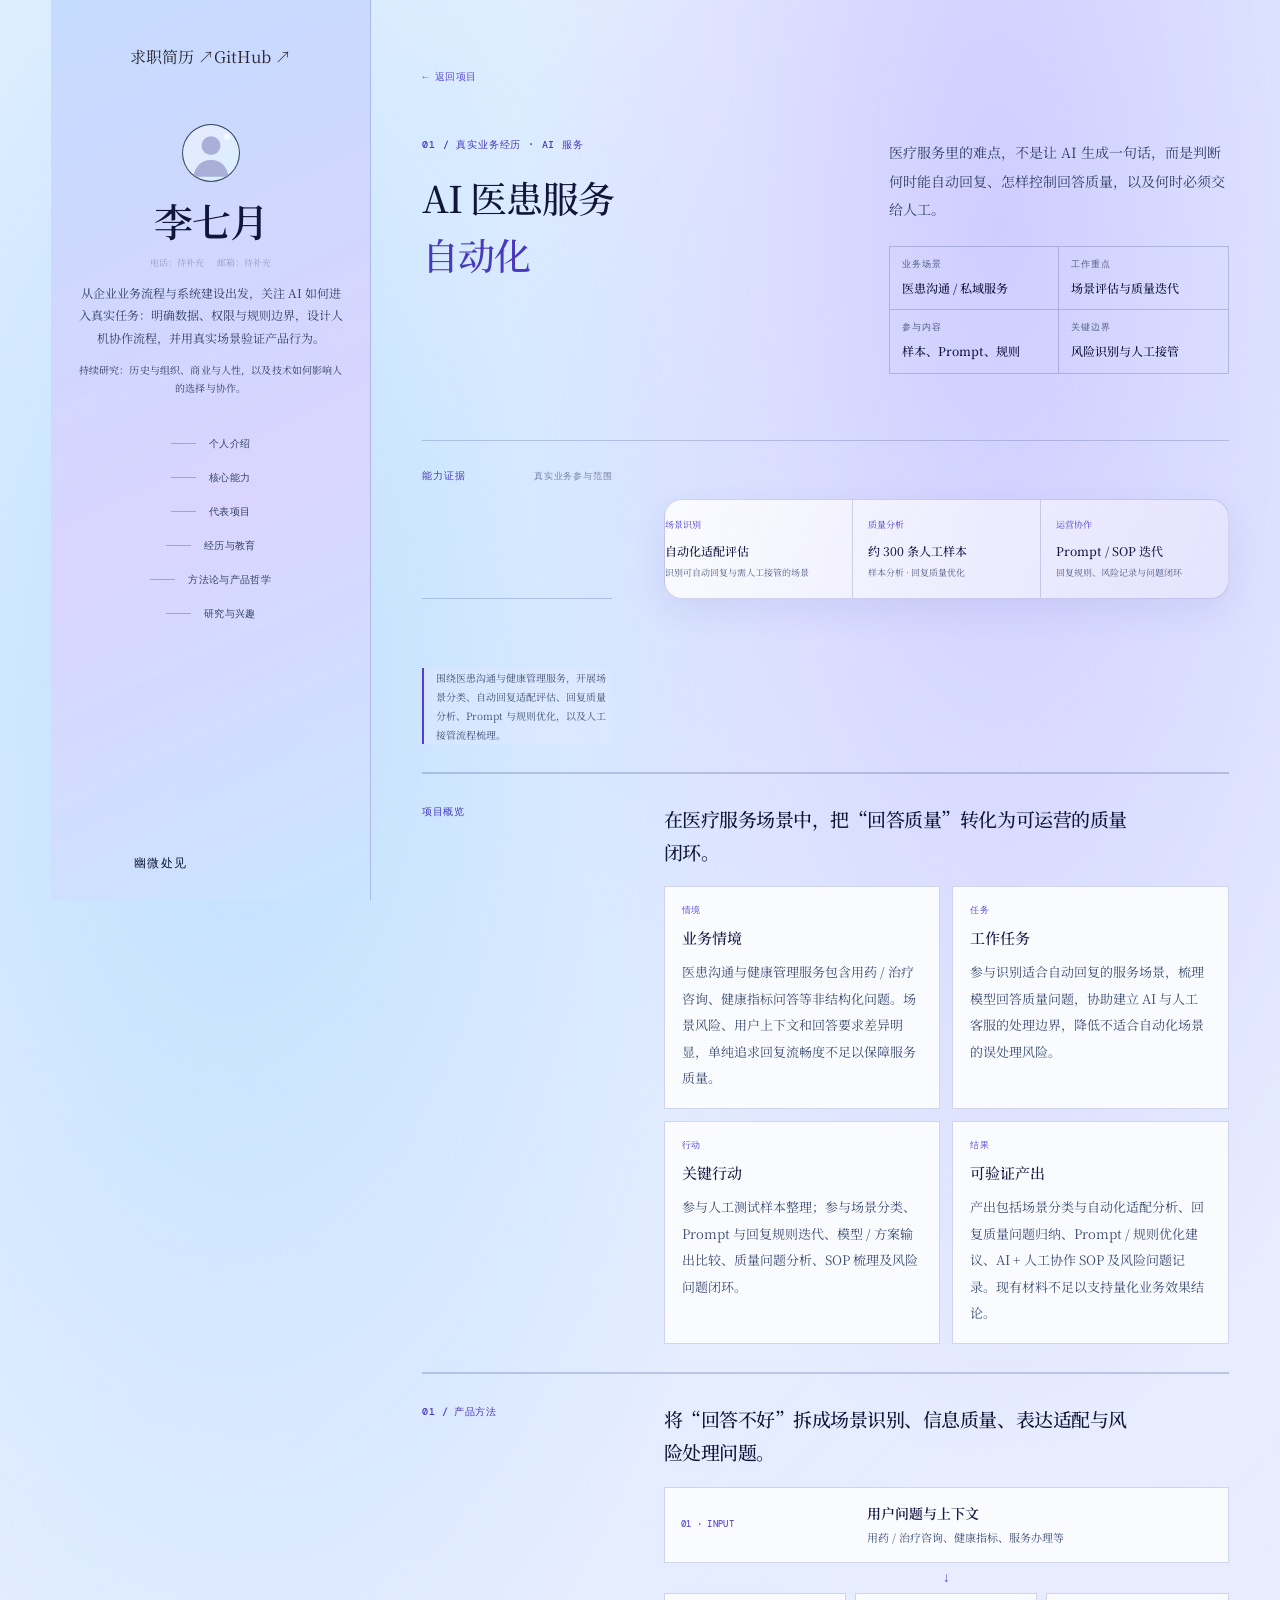
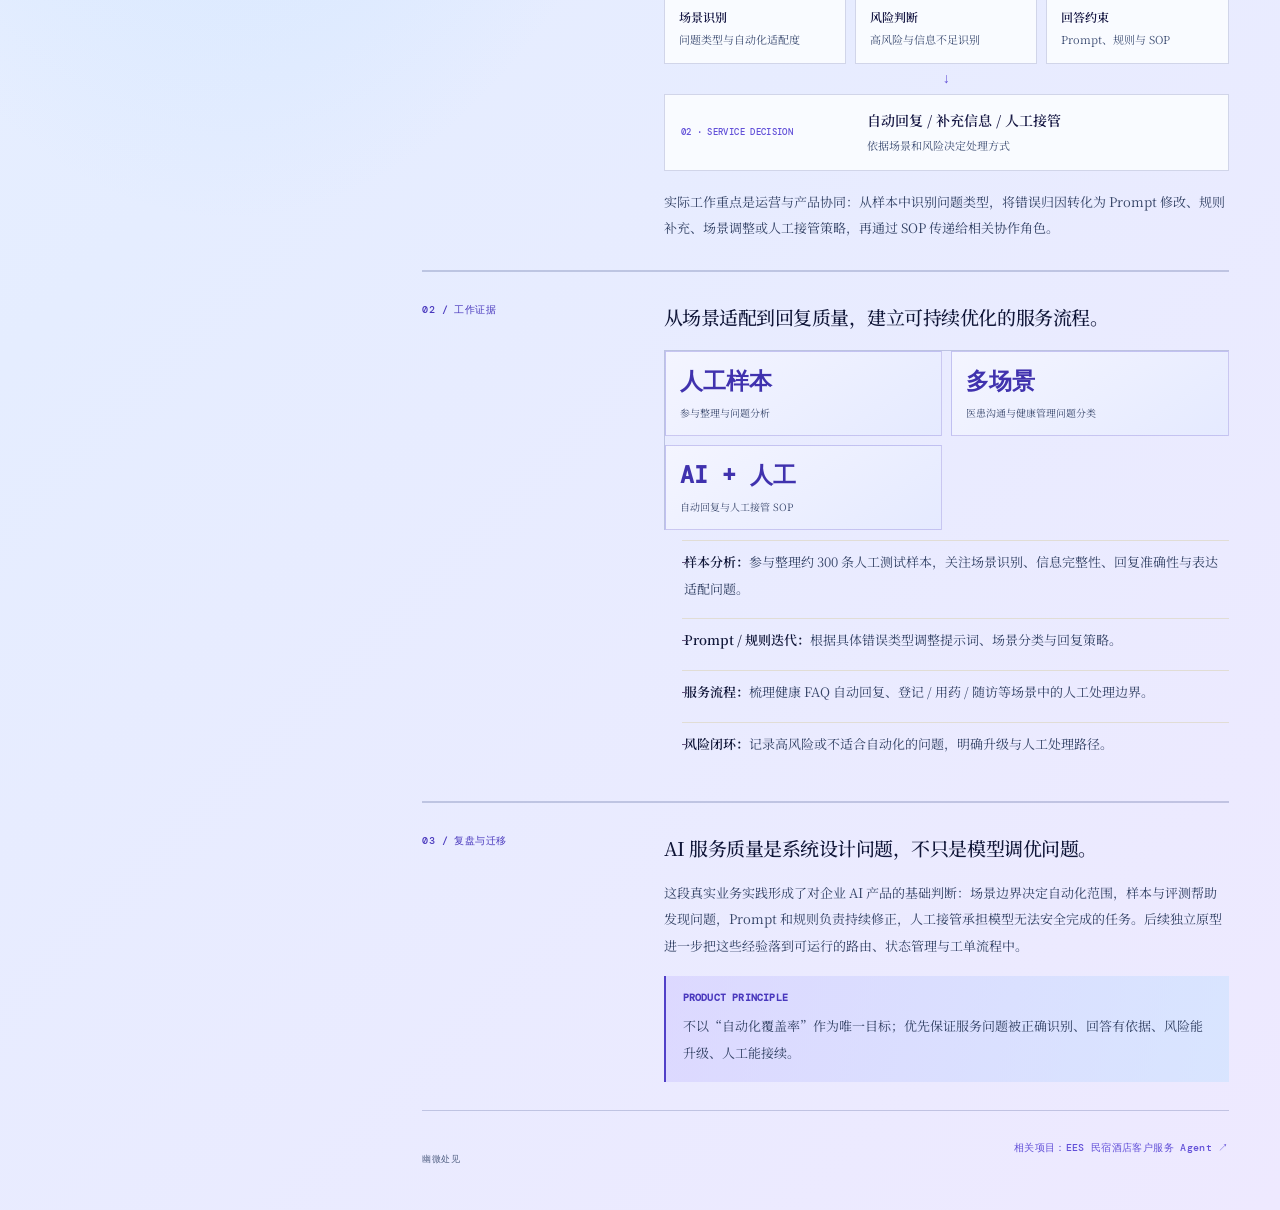
==== commit 558227d8: "Unify sidebar navigation and brand placement" ====
--- a/ai-scrm.html
+++ b/ai-scrm.html
@@ -1,7 +1,7 @@
 <!doctype html>
 <html lang="zh-CN"><head><meta charset="utf-8"><meta name="viewport" content="width=device-width,initial-scale=1"><title>AI 医患服务｜幽微处见</title><meta name="description" content="AI 医患服务项目：场景判断、提示词与规则迭代、质量评估和人机协同。"><link rel="preconnect" href="https://fonts.googleapis.com"><link rel="preconnect" href="https://fonts.gstatic.com" crossorigin><link href="https://fonts.googleapis.com/css2?family=DM+Mono:wght@400;500&family=Noto+Serif+SC:wght@400;500;600;700&display=swap" rel="stylesheet"><link rel="stylesheet" href="styles.css?v=20261111-4"><link rel="stylesheet" href="theme.css"></head>
 <body data-page="scrm" class="portfolio-v2 portfolio-subpage"><div class="portfolio-shell"><aside class="portfolio-sidebar">
-    <a class="portfolio-brand" href="index.html">幽微处见</a>
+    <div class="sidebar-top-links"><a href="resume.html">求职简历 <span>↗</span></a><a href="https:\/\/github.com\/Sallyallia917" target="_blank" rel="noopener noreferrer">GitHub <span>↗</span></a></div>
 
     <div class="sidebar-intro">
       <img class="sidebar-avatar" src="assets/profile-photo-placeholder.svg" alt="个人照片位置">
@@ -22,14 +22,7 @@
 <a href="index.html#philosophy"><span></span>方法论与产品哲学</a>
 <a href="index.html#interests"><span></span>研究与兴趣</a>
 </nav>
-    <div class="sidebar-bottom">
-      <div class="sidebar-links">
-        <a href="resume.html">求职简历 <span>↗</span></a>
-        <a href="https://github.com/Sallyallia917" target="_blank" rel="noopener noreferrer">GitHub <span>↗</span></a>
-        
-      </div>
-    </div>
-  </aside>
+    <div class="sidebar-bottom"><a class="portfolio-brand portfolio-brand-bottom" href="index.html">幽微处见</a></div></aside>
 <div class="portfolio-main"><main class="case-page-v2"><section class="case-hero"><a class="back" href="index.html#projects">← 返回项目</a><div class="case-hero-grid"><div><div class="case-no">01 / 真实业务经历 · AI 服务</div><h1>AI 医患服务<br><em>自动化</em></h1></div><div><p class="case-summary">医疗服务里的难点，不是让 AI 生成一句话，而是判断何时能自动回复、怎样控制回答质量，以及何时必须交给人工。</p><div class="case-meta"><div><span>业务场景</span><strong>医患沟通 / 私域服务</strong></div><div><span>工作重点</span><strong>场景评估与质量迭代</strong></div><div><span>参与内容</span><strong>样本、Prompt、规则</strong></div><div><span>关键边界</span><strong>风险识别与人工接管</strong></div></div></div></div></section>
 <section class="case-section evidence-strip"><div class="section-overline"><span>能力证据</span><span>真实业务参与范围</span></div><div class="intro-proof"><div><span>场景识别</span><strong>自动化适配评估</strong><small>识别可自动回复与需人工接管的场景</small></div><div><span>质量分析</span><strong>约 300 条人工样本</strong><small>样本分析 · 回复质量优化</small></div><div><span>运营协作</span><strong>Prompt / SOP 迭代</strong><small>回复规则、风险记录与问题闭环</small></div></div><p class="scope-note">围绕医患沟通与健康管理服务，开展场景分类、自动回复适配评估、回复质量分析、Prompt 与规则优化，以及人工接管流程梳理。</p></section>
 
--- a/styles.css
+++ b/styles.css
@@ -2812,3 +2812,228 @@
   padding-left:6px!important;
   padding-right:6px!important;
 }
+
+/* 2026-11-27 FINAL: homepage CTA and resume export are plain text-arrow links. */
+.portfolio-v2:not(.portfolio-subpage) .intro-section .inline-links > a,
+.portfolio-v2:not(.portfolio-subpage) .intro-section .inline-links > a.solid-link,
+.portfolio-subpage .resume-hero-kicker .resume-download-button{
+  display:inline-flex!important;
+  align-items:center!important;
+  gap:4px!important;
+  min-height:0!important;
+  margin:0!important;
+  padding:0!important;
+  border:0!important;
+  border-bottom:0!important;
+  border-radius:0!important;
+  background:transparent!important;
+  box-shadow:none!important;
+  color:var(--pc-accent)!important;
+  font:500 10px/1.7 "DM Mono",monospace!important;
+  text-decoration:none!important;
+  text-underline-offset:0!important;
+  cursor:pointer!important;
+}
+.portfolio-v2:not(.portfolio-subpage) .intro-section .inline-links > a:hover,
+.portfolio-v2:not(.portfolio-subpage) .intro-section .inline-links > a.solid-link:hover,
+.portfolio-subpage .resume-hero-kicker .resume-download-button:hover{
+  border:0!important;
+  border-bottom:0!important;
+  background:transparent!important;
+  box-shadow:none!important;
+  color:#30239e!important;
+  text-decoration:none!important;
+  transform:translateY(-1px)!important;
+}
+
+
+/* Final CTA correction: remove all residual button and underline treatments. */
+body.portfolio-v2:not(.portfolio-subpage) .intro-section .inline-links a,
+body.portfolio-v2:not(.portfolio-subpage) .intro-section .inline-links a:link,
+body.portfolio-v2:not(.portfolio-subpage) .intro-section .inline-links a:visited,
+body.portfolio-v2:not(.portfolio-subpage) .intro-section .inline-links a:hover,
+body.portfolio-v2:not(.portfolio-subpage) .intro-section .inline-links a:focus,
+body.portfolio-v2:not(.portfolio-subpage) .intro-section .inline-links a:active{
+  border:0!important;
+  border-bottom:0!important;
+  outline:0!important;
+  background:none!important;
+  box-shadow:none!important;
+  text-decoration:none!important;
+  text-decoration-line:none!important;
+  padding:0!important;
+  border-radius:0!important;
+}
+body.portfolio-subpage .resume-hero-kicker .resume-download-button,
+body.portfolio-subpage .resume-hero-kicker .resume-download-button:hover,
+body.portfolio-subpage .resume-hero-kicker .resume-download-button:focus,
+body.portfolio-subpage .resume-hero-kicker .resume-download-button:active{
+  border:0!important;
+  border-bottom:0!important;
+  outline:0!important;
+  background:none!important;
+  box-shadow:none!important;
+  text-decoration:none!important;
+  text-decoration-line:none!important;
+  padding:0!important;
+  border-radius:0!important;
+}
+
+
+/* Homepage top-right navigation actions: match each other's text color and weight. */
+.portfolio-v2:not(.portfolio-subpage) .intro-section .section-overline .intro-overline-right{
+  display:flex!important;
+  align-items:center!important;
+  justify-content:flex-end!important;
+  gap:22px!important;
+  min-width:0!important;
+}
+.portfolio-v2:not(.portfolio-subpage) .intro-section .intro-header-actions{
+  display:inline-flex!important;
+  align-items:center!important;
+  justify-content:flex-end!important;
+  gap:20px!important;
+  white-space:nowrap!important;
+}
+.portfolio-v2:not(.portfolio-subpage) .intro-section .intro-header-actions a,
+.portfolio-v2:not(.portfolio-subpage) .intro-section .intro-header-actions a:link,
+.portfolio-v2:not(.portfolio-subpage) .intro-section .intro-header-actions a:visited{
+  display:inline!important;
+  margin:0!important;
+  padding:0!important;
+  border:0!important;
+  border-bottom:0!important;
+  border-radius:0!important;
+  background:transparent!important;
+  box-shadow:none!important;
+  color:var(--pc-accent)!important;
+  font:500 10px/1.7 "DM Mono",monospace!important;
+  text-decoration:none!important;
+  text-decoration-line:none!important;
+}
+.portfolio-v2:not(.portfolio-subpage) .intro-section .intro-header-actions a:hover,
+.portfolio-v2:not(.portfolio-subpage) .intro-section .intro-header-actions a:focus{
+  color:#30239e!important;
+  background:transparent!important;
+  border:0!important;
+  text-decoration:none!important;
+  transform:translateY(-1px)!important;
+}
+@media(max-width:640px){
+  .portfolio-v2:not(.portfolio-subpage) .intro-section .section-overline .intro-overline-right{
+    align-items:flex-end!important;
+    flex-direction:column!important;
+    gap:7px!important;
+  }
+  .portfolio-v2:not(.portfolio-subpage) .intro-section .intro-header-actions{gap:14px!important}
+}
+
+
+/* Position homepage actions beside the main introduction headline, not in the overline. */
+.portfolio-v2:not(.portfolio-subpage) .intro-section .intro-title-row{
+  display:flex!important;
+  align-items:center!important;
+  justify-content:space-between!important;
+  gap:28px!important;
+  width:100%!important;
+}
+.portfolio-v2:not(.portfolio-subpage) .intro-section .intro-title-row .section-title{
+  flex:1 1 auto!important;
+  min-width:0!important;
+}
+.portfolio-v2:not(.portfolio-subpage) .intro-section .intro-title-row .intro-header-actions{
+  flex:0 0 auto!important;
+  display:flex!important;
+  flex-direction:column!important;
+  align-items:flex-end!important;
+  justify-content:center!important;
+  gap:12px!important;
+  margin-top:31px!important;
+  white-space:nowrap!important;
+}
+.portfolio-v2:not(.portfolio-subpage) .intro-section .intro-title-row .intro-header-actions a{
+  color:var(--pc-accent)!important;
+  border:0!important;
+  border-bottom:0!important;
+  background:transparent!important;
+  box-shadow:none!important;
+  padding:0!important;
+  text-decoration:none!important;
+  font:500 10px/1.7 "DM Mono",monospace!important;
+}
+.portfolio-v2:not(.portfolio-subpage) .intro-section .intro-title-row .intro-header-actions a:hover{
+  color:#30239e!important;
+  transform:translateY(-1px)!important;
+}
+@media(max-width:760px){
+  .portfolio-v2:not(.portfolio-subpage) .intro-section .intro-title-row{
+    align-items:flex-start!important;
+    flex-direction:column!important;
+    gap:12px!important;
+  }
+  .portfolio-v2:not(.portfolio-subpage) .intro-section .intro-title-row .intro-header-actions{
+    flex-direction:row!important;
+    align-items:center!important;
+    margin-top:0!important;
+    gap:18px!important;
+  }
+}
+
+
+/* Align homepage CTA row with the first headline line; keep both links horizontal. */
+.portfolio-v2:not(.portfolio-subpage) .intro-section .intro-title-row{
+  align-items:flex-start!important;
+}
+.portfolio-v2:not(.portfolio-subpage) .intro-section .intro-title-row .intro-header-actions{
+  flex-direction:row!important;
+  align-items:center!important;
+  justify-content:flex-end!important;
+  gap:20px!important;
+  margin-top:0!important;
+  padding-top:clamp(5px,1vw,10px)!important;
+  white-space:nowrap!important;
+}
+@media(max-width:760px){
+  .portfolio-v2:not(.portfolio-subpage) .intro-section .intro-title-row{
+    align-items:flex-start!important;
+  }
+  .portfolio-v2:not(.portfolio-subpage) .intro-section .intro-title-row .intro-header-actions{
+    flex-direction:row!important;
+    margin-top:0!important;
+    padding-top:0!important;
+  }
+}
+
+
+/* Homepage actions restored below section 01 introduction, in one horizontal row. */
+.portfolio-v2:not(.portfolio-subpage) .intro-section .intro-links-below{
+  display:flex!important;
+  flex-direction:row!important;
+  align-items:center!important;
+  justify-content:flex-start!important;
+  gap:22px!important;
+  width:100%!important;
+  margin:22px 0 0!important;
+  padding:0!important;
+}
+.portfolio-v2:not(.portfolio-subpage) .intro-section .intro-links-below a,
+.portfolio-v2:not(.portfolio-subpage) .intro-section .intro-links-below a:link,
+.portfolio-v2:not(.portfolio-subpage) .intro-section .intro-links-below a:visited{
+  display:inline!important;
+  margin:0!important;
+  padding:0!important;
+  border:0!important;
+  border-bottom:0!important;
+  border-radius:0!important;
+  background:transparent!important;
+  box-shadow:none!important;
+  color:var(--pc-accent)!important;
+  font:500 10px/1.7 "DM Mono",monospace!important;
+  text-decoration:none!important;
+  text-decoration-line:none!important;
+  white-space:nowrap!important;
+}
+.portfolio-v2:not(.portfolio-subpage) .intro-section .intro-links-below a:hover{
+  color:#30239e!important;
+  transform:translateY(-1px)!important;
+}
--- a/theme.css
+++ b/theme.css
@@ -130,3 +130,767 @@
  .portfolio-v2.sidebar-collapsed .sidebar-toggle-icon{transform:rotate(180deg);}
 }
 @media(prefers-reduced-motion:no-preference){.portfolio-v2 .portfolio-shell{transition:grid-template-columns .22s ease,gap .22s ease;}}
+
+
+/* 2026-11-25 resume export and identity refinements */
+.portfolio-v2 .sidebar-intro .sidebar-research{
+  width:100%;max-width:320px;margin:12px auto 0!important;
+  color:#7883a8!important;font:400 10px/1.8 "Noto Serif SC",serif!important;
+  text-align:center!important;letter-spacing:.015em;
+}
+.portfolio-v2:not(.portfolio-subpage) .sidebar-summary{
+  margin-top:18px!important;
+}
+.portfolio-v2:not(.portfolio-subpage) .sidebar-research{
+  margin-top:10px!important;
+}
+.portfolio-subpage .resume-download-button{
+  padding:4px 8px!important;font-size:10px!important;line-height:1.35!important;
+  min-height:26px!important;opacity:.72!important;
+}
+.portfolio-subpage .resume-experience-section .resume-entry-meta{
+  display:grid!important;
+  grid-template-columns:max-content minmax(0,1fr) max-content!important;
+  align-items:baseline!important;
+  justify-content:initial!important;
+  gap:4px 12px!important;
+  text-align:left!important;
+  padding:0!important;
+}
+.portfolio-subpage .resume-experience-section .resume-entry-meta h3{
+  grid-column:1!important;grid-row:1!important;
+  white-space:nowrap!important;font-size:14px!important;
+}
+.portfolio-subpage .resume-experience-section .resume-entry-meta>p{
+  grid-column:2!important;grid-row:1!important;
+  min-width:0!important;margin:0!important;
+  white-space:nowrap!important;overflow:hidden!important;text-overflow:ellipsis!important;
+  font-size:10px!important;
+}
+.portfolio-subpage .resume-experience-section .resume-entry-date{
+  grid-column:3!important;grid-row:1!important;
+  display:inline-block!important;margin:0!important;padding:0!important;
+  border:0!important;background:transparent!important;
+  white-space:nowrap!important;font-size:9px!important;
+}
+.portfolio-subpage .resume-education-heading{
+  display:flex!important;align-items:baseline!important;justify-content:space-between!important;
+  flex-wrap:nowrap!important;gap:8px!important;
+}
+.portfolio-subpage .resume-education-heading h3{
+  min-width:0!important;white-space:nowrap!important;
+}
+.portfolio-subpage .resume-education-heading time{
+  flex:0 0 auto!important;white-space:nowrap!important;
+}
+.portfolio-subpage .resume-public-links{
+  margin:8px 0 0!important;font-size:10px!important;line-height:1.6!important;
+  color:#68718a!important;
+}
+.portfolio-subpage .resume-public-links a{
+  color:#40349d!important;text-decoration:underline!important;text-underline-offset:2px!important;
+}
+@media(max-width:900px){
+ .portfolio-subpage .resume-experience-section .resume-entry-meta{
+   grid-template-columns:minmax(0,1fr) max-content!important;
+   gap:3px 10px!important;
+ }
+ .portfolio-subpage .resume-experience-section .resume-entry-meta h3{grid-column:1!important;grid-row:1!important}
+ .portfolio-subpage .resume-experience-section .resume-entry-meta>p{
+   grid-column:1!important;grid-row:2!important;white-space:normal!important;overflow:visible!important;
+ }
+ .portfolio-subpage .resume-experience-section .resume-entry-date{grid-column:2!important;grid-row:1!important}
+}
+@media(max-width:520px){
+ .portfolio-subpage .resume-education-heading{flex-wrap:wrap!important}
+ .portfolio-subpage .resume-education-heading h3,.portfolio-subpage .resume-education-heading time{white-space:normal!important}
+}
+@media print{
+ .portfolio-subpage .resume-download-button,
+ .portfolio-subpage .resume-topline,
+ .portfolio-subpage .portfolio-sidebar,
+ .portfolio-subpage .portfolio-footer{display:none!important}
+ .portfolio-subpage .resume-detail-link{
+   display:inline!important;visibility:visible!important;
+   color:#40349d!important;text-decoration:underline!important;
+   font-size:7.5pt!important;font-weight:600!important;
+ }
+ .portfolio-subpage .resume-public-links{display:block!important}
+ .portfolio-subpage .resume-public-links a,
+ .portfolio-subpage .resume-detail-link,
+ .portfolio-subpage .resume-project h3 a{
+   color:#222!important;text-decoration:underline!important;
+   -webkit-print-color-adjust:exact;print-color-adjust:exact;
+ }
+ .portfolio-subpage .resume-experience-section .resume-entry-meta{
+   display:grid!important;grid-template-columns:max-content minmax(0,1fr) max-content!important;
+   gap:3px 8px!important;align-items:baseline!important;
+ }
+ .portfolio-subpage .resume-experience-section .resume-entry-meta h3{grid-column:1!important;grid-row:1!important;white-space:nowrap!important}
+ .portfolio-subpage .resume-experience-section .resume-entry-meta>p{grid-column:2!important;grid-row:1!important;white-space:nowrap!important;overflow:visible!important}
+ .portfolio-subpage .resume-experience-section .resume-entry-date{grid-column:3!important;grid-row:1!important;white-space:nowrap!important}
+ .portfolio-subpage .resume-education-heading{display:flex!important;flex-wrap:nowrap!important;justify-content:space-between!important;align-items:baseline!important}
+ .portfolio-subpage .resume-education-heading h3,.portfolio-subpage .resume-education-heading time{white-space:nowrap!important}
+ .portfolio-subpage a[href^="https://sallyallia917.github.io/qiyue-personal-site/"]{text-decoration:underline!important}
+}
+
+
+/* Resume experience header spans the card so company, role and dates fit on one line */
+.portfolio-subpage .resume-experience-section .resume-entry-layout{
+  grid-template-columns:minmax(0,1fr)!important;
+  gap:9px!important;
+}
+.portfolio-subpage .resume-experience-section .resume-entry-meta{
+  width:100%!important;
+  grid-template-columns:max-content minmax(0,1fr) max-content!important;
+  gap:5px 14px!important;
+}
+.portfolio-subpage .resume-experience-section .resume-entry-meta>p{
+  white-space:normal!important;overflow:visible!important;text-overflow:clip!important;
+  overflow-wrap:anywhere!important;
+}
+@media print{
+ .portfolio-subpage .resume-experience-section .resume-entry-layout{
+   grid-template-columns:minmax(0,1fr)!important;gap:5px!important;
+ }
+ .portfolio-subpage .resume-experience-section .resume-entry-meta{
+   grid-template-columns:max-content minmax(0,1fr) max-content!important;
+   gap:4px 10px!important;
+ }
+ .portfolio-subpage .resume-experience-section .resume-entry-meta>p{
+   white-space:normal!important;overflow:visible!important;text-overflow:clip!important;
+ }
+}
+
+
+/* Resume PDF: preserve the site's matte lavender / warm-paper background */
+@media print{
+  html,body,body.portfolio-v2{
+    background:#f1eff7!important;
+    color:#252333!important;
+    -webkit-print-color-adjust:exact!important;
+    print-color-adjust:exact!important;
+  }
+  .portfolio-main{
+    background:#f1eff7!important;
+    -webkit-print-color-adjust:exact!important;
+    print-color-adjust:exact!important;
+  }
+  .resume-page-v2{
+    background:#faf8fd!important;
+    color:#252333!important;
+    padding:8mm 8mm 7mm!important;
+    border:1px solid #e5dfef!important;
+    border-radius:3mm!important;
+    box-shadow:none!important;
+    -webkit-print-color-adjust:exact!important;
+    print-color-adjust:exact!important;
+  }
+  .resume-page-v2 .resume-hero{
+    background:#f0edf8!important;
+    border:1px solid #e2dced!important;
+    border-radius:2mm!important;
+    padding:5mm 6mm!important;
+    margin-bottom:4mm!important;
+    -webkit-print-color-adjust:exact!important;
+    print-color-adjust:exact!important;
+  }
+  .resume-page-v2 .resume-section{
+    background:#fdfcff!important;
+    border:1px solid #ebe6f1!important;
+    border-radius:2mm!important;
+    padding:3mm 4mm!important;
+    margin-top:3mm!important;
+    -webkit-print-color-adjust:exact!important;
+    print-color-adjust:exact!important;
+  }
+  .resume-page-v2 .resume-section-title h2{
+    color:#443b70!important;
+  }
+  .resume-page-v2 .resume-project,
+  .resume-page-v2 .resume-skills article,
+  .resume-page-v2 .resume-entry,
+  .resume-page-v2 .education-block>div{
+    background:#f7f5fb!important;
+    border:1px solid #e8e2f0!important;
+    border-radius:1.5mm!important;
+    -webkit-print-color-adjust:exact!important;
+    print-color-adjust:exact!important;
+  }
+  .resume-page-v2 .resume-tag,
+  .resume-page-v2 .resume-core-tags span{
+    background:#ebe7f5!important;
+    color:#514775!important;
+    border-color:#ddd5eb!important;
+    -webkit-print-color-adjust:exact!important;
+    print-color-adjust:exact!important;
+  }
+  .resume-page-v2 .resume-name-line em{
+    color:#5b4b8a!important;
+  }
+}
+
+
+/* 2026-11-26 homepage CTA and resume education / header refinements */
+.portfolio-v2:not(.portfolio-subpage) .inline-links>a,
+.portfolio-v2:not(.portfolio-subpage) .inline-links>a:not(.solid-link){
+  border:0!important;
+  border-radius:4px!important;
+  background:rgba(112,96,145,.11)!important;
+  color:#51456f!important;
+  box-shadow:none!important;
+  transition:background-color .18s ease,color .18s ease,transform .18s ease!important;
+  cursor:pointer;
+}
+.portfolio-v2:not(.portfolio-subpage) .inline-links>a.solid-link{
+  background:rgba(101,82,125,.16)!important;
+  color:#493b66!important;
+}
+.portfolio-v2:not(.portfolio-subpage) .inline-links>a:hover,
+.portfolio-v2:not(.portfolio-subpage) .inline-links>a:not(.solid-link):hover{
+  border:0!important;
+  background:rgba(101,82,125,.25)!important;
+  color:#332847!important;
+  transform:translateY(-1px);
+}
+.portfolio-subpage .resume-hero{position:relative!important;}
+.portfolio-subpage .resume-hero-kicker{
+  display:flex;justify-content:flex-end;align-items:center;
+  margin:0 0 3px;color:#898493;font-size:9px;letter-spacing:.12em;
+  opacity:.68;font-weight:400;
+}
+.portfolio-subpage .resume-education-heading{
+  display:grid!important;
+  grid-template-columns:max-content minmax(0,1fr) max-content!important;
+  align-items:baseline!important;justify-content:initial!important;
+  gap:5px 12px!important;width:100%!important;
+}
+.portfolio-subpage .resume-education-heading h3{
+  min-width:0!important;white-space:nowrap!important;margin:0!important;
+}
+.portfolio-subpage .resume-education-heading p{
+  min-width:0!important;margin:0!important;white-space:normal!important;
+  overflow-wrap:anywhere!important;font-size:10px!important;line-height:1.5!important;
+}
+.portfolio-subpage .resume-education-heading time{
+  flex:0 0 auto!important;white-space:nowrap!important;font-size:9px!important;
+}
+@media(max-width:760px){
+ .portfolio-subpage .resume-education-heading{
+   grid-template-columns:minmax(0,1fr) max-content!important;
+   gap:3px 8px!important;
+ }
+ .portfolio-subpage .resume-education-heading h3{grid-column:1!important;grid-row:1!important}
+ .portfolio-subpage .resume-education-heading time{grid-column:2!important;grid-row:1!important}
+ .portfolio-subpage .resume-education-heading p{grid-column:1/-1!important;grid-row:2!important}
+}
+@media print{
+ .portfolio-subpage .resume-hero-kicker{margin-bottom:2px!important;font-size:8pt!important;}
+ .portfolio-subpage .resume-education-heading{
+   display:grid!important;grid-template-columns:max-content minmax(0,1fr) max-content!important;
+   gap:3px 8px!important;align-items:baseline!important;
+ }
+ .portfolio-subpage .resume-education-heading h3,
+ .portfolio-subpage .resume-education-heading p,
+ .portfolio-subpage .resume-education-heading time{white-space:nowrap!important;}
+ .portfolio-subpage .resume-education-heading h3{font-size:8.5pt!important;}
+ .portfolio-subpage .resume-education-heading p{font-size:7.8pt!important;}
+ .portfolio-subpage .resume-education-heading time{font-size:7.5pt!important;}
+}
+
+
+/* Online resume education cards mirror the homepage; keep PDF layout unchanged */
+@media screen{
+ .portfolio-subpage .resume-education-cards>div{
+   padding:15px!important;
+   border:1px solid rgba(63,78,153,.23)!important;
+   border-radius:4px!important;
+   background:linear-gradient(145deg,rgba(255,255,255,.96),rgba(244,247,255,.94))!important;
+   box-shadow:0 8px 24px rgba(49,67,139,.065)!important;
+ }
+ .portfolio-subpage .resume-education-cards .education-label{
+   display:inline-block!important;color:var(--pc-accent)!important;font-size:8px!important;
+ }
+ .portfolio-subpage .resume-education-cards .education-heading{
+   display:flex!important;justify-content:space-between!important;align-items:baseline!important;
+   flex-wrap:wrap!important;gap:12px!important;margin-top:10px!important;
+ }
+ .portfolio-subpage .resume-education-cards .education-heading h3{
+   margin:0!important;font:500 13px/1.7 "Noto Serif SC",serif!important;white-space:normal!important;
+ }
+ .portfolio-subpage .resume-education-cards .education-heading time{
+   color:#526184!important;font:500 10px/1.7 "DM Mono",monospace!important;white-space:nowrap!important;
+ }
+ .portfolio-subpage .resume-education-cards>div>p{
+   margin-top:7px!important;color:#344366!important;font-size:11px!important;
+ }
+}
+
+
+/* 2026-11-27 homepage hierarchy and resume link alignment */
+.portfolio-v2:not(.portfolio-subpage) #interests .interest-grid{
+  grid-template-columns:repeat(3,minmax(0,1fr));
+}
+.portfolio-subpage .resume-topline{
+  display:flex!important;justify-content:space-between!important;align-items:center!important;
+}
+.portfolio-subpage .resume-topline-label{
+  margin-left:auto;color:#898493!important;font-size:9px!important;
+  letter-spacing:.1em;opacity:.72;
+}
+.portfolio-subpage .resume-hero-kicker{
+  display:flex!important;justify-content:flex-end!important;align-items:center!important;
+  gap:14px!important;margin:0 0 3px!important;
+}
+.portfolio-subpage .resume-public-link{
+  color:#5140a0!important;text-decoration:none!important;font-size:10px!important;
+  font-weight:600!important;white-space:nowrap!important;
+}
+.portfolio-subpage .resume-public-link:hover{text-decoration:underline!important;text-underline-offset:3px;}
+.portfolio-subpage .resume-download-button{
+  border:0!important;border-radius:4px!important;padding:4px 9px!important;
+  background:rgba(101,82,125,.13)!important;color:#51456f!important;
+  font-size:10px!important;line-height:1.35!important;min-height:25px!important;
+  cursor:pointer!important;
+}
+.portfolio-subpage .resume-project,
+.portfolio-subpage .resume-project-history,
+.portfolio-subpage .resume-entry{
+  display:flex!important;flex-direction:column!important;min-width:0!important;
+}
+.portfolio-subpage .resume-project>.resume-detail-link,
+.portfolio-subpage .resume-project-history>.resume-detail-link{
+  display:block!important;align-self:flex-end!important;margin:10px 0 0 auto!important;
+  text-align:right!important;white-space:nowrap!important;
+}
+.portfolio-subpage .resume-entry-content{
+  display:flex!important;flex-direction:column!important;min-width:0!important;
+}
+.portfolio-subpage .resume-entry-content>.resume-detail-link{
+  display:block!important;align-self:flex-end!important;margin:10px 0 0 auto!important;
+  text-align:right!important;white-space:nowrap!important;
+}
+.portfolio-subpage .resume-detail-links{
+  display:flex!important;justify-content:flex-end!important;align-items:center!important;
+  flex-wrap:wrap!important;gap:4px 16px!important;margin-top:10px!important;
+}
+.portfolio-subpage .resume-detail-links .resume-detail-link{
+  display:inline-block!important;margin:0!important;white-space:nowrap!important;
+}
+@media print{
+ .portfolio-subpage .resume-topline{display:none!important;}
+ .portfolio-subpage .resume-hero-kicker{
+   display:flex!important;justify-content:flex-end!important;align-items:center!important;
+   margin:0 0 2mm!important;
+ }
+ .portfolio-subpage .resume-public-link{
+   display:inline!important;color:#40349d!important;text-decoration:underline!important;
+   font-size:8pt!important;
+ }
+ .portfolio-subpage .resume-download-button{display:none!important;}
+ .portfolio-subpage .resume-project,
+ .portfolio-subpage .resume-project-history,
+ .portfolio-subpage .resume-entry{
+   display:flex!important;flex-direction:column!important;
+ }
+ .portfolio-subpage .resume-project>.resume-detail-link,
+ .portfolio-subpage .resume-project-history>.resume-detail-link,
+ .portfolio-subpage .resume-entry-content>.resume-detail-link{
+   display:block!important;align-self:flex-end!important;margin:5px 0 0 auto!important;
+   text-align:right!important;color:#40349d!important;text-decoration:underline!important;
+   white-space:nowrap!important;
+ }
+ .portfolio-subpage .resume-detail-links{
+   display:flex!important;justify-content:flex-end!important;gap:4px 12px!important;
+   margin-top:5px!important;
+ }
+ .portfolio-subpage .resume-detail-links .resume-detail-link{
+   display:inline-block!important;margin:0!important;white-space:nowrap!important;
+ }
+ .portfolio-subpage .resume-education-heading{
+   display:flex!important;flex-wrap:nowrap!important;justify-content:space-between!important;
+   align-items:baseline!important;gap:8px!important;
+ }
+ .portfolio-subpage .resume-education-heading h3,
+ .portfolio-subpage .resume-education-heading time{white-space:nowrap!important;}
+}
+
+
+/* 2026-11-27 — Resume card spacing and screen/print detail-link parity */
+@media screen{
+  .portfolio-subpage .resume-projects-section .resume-project-grid>.resume-project{
+    display:flex!important;
+    flex-direction:column!important;
+    align-items:stretch!important;
+  }
+  .portfolio-subpage .resume-projects-section .resume-project>.resume-detail-link{
+    display:inline-block!important;
+    align-self:flex-end!important;
+    width:max-content!important;
+    max-width:100%!important;
+    margin:10px 0 0 auto!important;
+    padding:0 0 2px!important;
+    border-bottom:1px solid rgba(98,80,216,.32)!important;
+    text-align:right!important;
+  }
+  .portfolio-subpage .resume-project-history>.resume-detail-link{
+    display:inline-block!important;
+    align-self:flex-end!important;
+    width:max-content!important;
+    max-width:100%!important;
+    margin:10px 0 0 auto!important;
+    padding:0 0 2px!important;
+    border-bottom:1px solid rgba(98,80,216,.32)!important;
+  }
+  .portfolio-subpage .resume-experience-section .resume-entry{
+    padding:17px 19px!important;
+    box-sizing:border-box!important;
+  }
+  .portfolio-subpage .resume-experience-section .resume-entry-content{
+    min-width:0!important;
+    padding:0!important;
+  }
+}
+@media print{
+  .portfolio-subpage .resume-hero-kicker{
+    display:flex!important;
+    justify-content:flex-end!important;
+    align-items:center!important;
+    gap:10px!important;
+    margin:0 0 2mm!important;
+    opacity:1!important;
+  }
+  .portfolio-subpage .resume-hero-kicker::before{
+    content:"求职简历";
+    display:inline-block!important;
+    color:#77747a!important;
+    font-size:8pt!important;
+    letter-spacing:.08em!important;
+    font-weight:400!important;
+    margin-right:auto!important;
+  }
+  .portfolio-subpage .resume-public-link{
+    display:inline-block!important;
+    color:#40349d!important;
+    font-size:8pt!important;
+    text-decoration:underline!important;
+    white-space:nowrap!important;
+  }
+  .portfolio-subpage .resume-download-button{display:none!important;}
+
+  /* Keep the online card hierarchy and anchor placement in the exported PDF. */
+  .portfolio-subpage .resume-projects-section .resume-project-grid>.resume-project,
+  .portfolio-subpage .resume-project-history,
+  .portfolio-subpage .resume-experience-section .resume-entry{
+    display:flex!important;
+    flex-direction:column!important;
+    align-items:stretch!important;
+    box-sizing:border-box!important;
+    break-inside:avoid!important;
+    page-break-inside:avoid!important;
+  }
+  .portfolio-subpage .resume-projects-section .resume-project-grid>.resume-project{
+    padding:8px 10px!important;
+    border:1px solid #d9ddea!important;
+    border-radius:5px!important;
+    background:#fff!important;
+  }
+  .portfolio-subpage .resume-projects-section .resume-project>.resume-detail-link,
+  .portfolio-subpage .resume-project-history>.resume-detail-link,
+  .portfolio-subpage .resume-entry-content>.resume-detail-link,
+  .portfolio-subpage .resume-entry-content>.resume-detail-links{
+    display:flex!important;
+    align-self:flex-end!important;
+    justify-content:flex-end!important;
+    width:max-content!important;
+    max-width:100%!important;
+    margin:5px 0 0 auto!important;
+    text-align:right!important;
+  }
+  .portfolio-subpage .resume-projects-section .resume-project>.resume-detail-link,
+  .portfolio-subpage .resume-project-history>.resume-detail-link,
+  .portfolio-subpage .resume-entry-content>.resume-detail-link,
+  .portfolio-subpage .resume-detail-links .resume-detail-link{
+    display:inline-block!important;
+    width:max-content!important;
+    max-width:100%!important;
+    margin:0!important;
+    padding:0 0 1px!important;
+    border-bottom:1px solid #7770bd!important;
+    color:#40349d!important;
+    font-size:7.5pt!important;
+    line-height:1.5!important;
+    text-decoration:none!important;
+    white-space:nowrap!important;
+  }
+  .portfolio-subpage .resume-entry-content{
+    display:flex!important;
+    flex-direction:column!important;
+    min-width:0!important;
+    padding:0!important;
+  }
+  .portfolio-subpage .resume-experience-section .resume-entry{
+    padding:8px 10px!important;
+    border:1px solid #d9ddea!important;
+    border-radius:5px!important;
+    background:#fff!important;
+  }
+  .portfolio-subpage .resume-entry-layout{
+    gap:9px!important;
+  }
+  .portfolio-subpage .resume-education-heading{
+    display:flex!important;
+    flex-wrap:nowrap!important;
+    justify-content:space-between!important;
+    align-items:baseline!important;
+    gap:10px!important;
+    width:100%!important;
+  }
+  .portfolio-subpage .resume-education-heading h3,
+  .portfolio-subpage .resume-education-heading time{
+    display:inline-block!important;
+    white-space:nowrap!important;
+    flex:0 0 auto!important;
+  }
+}
+
+
+/* FIX: PDF education markup uses .education-heading (not .resume-education-heading).
+   Keep school and date on the same line in print output. */
+@media print{
+  .portfolio-subpage .resume-education-cards .education-heading{
+    display:flex!important;
+    flex-direction:row!important;
+    flex-wrap:nowrap!important;
+    justify-content:space-between!important;
+    align-items:baseline!important;
+    gap:5px!important;
+    width:100%!important;
+    min-width:0!important;
+    margin-top:6px!important;
+    white-space:nowrap!important;
+  }
+  .portfolio-subpage .resume-education-cards .education-heading h3{
+    display:block!important;
+    flex:1 1 auto!important;
+    min-width:0!important;
+    margin:0!important;
+    white-space:nowrap!important;
+    word-break:keep-all!important;
+    overflow-wrap:normal!important;
+    font-size:8.5pt!important;
+    line-height:1.35!important;
+  }
+  .portfolio-subpage .resume-education-cards .education-heading time{
+    display:block!important;
+    flex:0 0 auto!important;
+    margin:0!important;
+    white-space:nowrap!important;
+    word-break:keep-all!important;
+    font-size:7.5pt!important;
+    line-height:1.35!important;
+  }
+  .portfolio-subpage .resume-education-cards>div{
+    min-width:0!important;
+    break-inside:avoid!important;
+    page-break-inside:avoid!important;
+  }
+}
+
+
+/* Show the personal-site link only in exported/printed resumes. */
+@media screen{
+  .portfolio-subpage .resume-hero-kicker .resume-public-link{
+    display:none!important;
+  }
+}
+@media print{
+  .portfolio-subpage .resume-hero-kicker .resume-public-link{
+    display:inline-block!important;
+  }
+}
+
+
+/* Resume card background hierarchy:
+   keep all project cards visually consistent and move the former project-card
+   surface treatment to work/practice experience cards. */
+@media screen{
+  .portfolio-subpage .resume-projects-section .resume-project,
+  .portfolio-subpage .resume-projects-section .resume-project-history{
+    background:rgba(16,34,56,.45)!important;
+    border:1px solid var(--pc-line)!important;
+    border-radius:3px!important;
+  }
+  .portfolio-subpage .resume-experience-section .resume-entry{
+    background:rgba(16,34,56,.45)!important;
+    border:1px solid var(--pc-line)!important;
+    border-radius:3px!important;
+    box-shadow:none!important;
+  }
+  .portfolio-subpage .resume-experience-section .resume-entry-meta h3,
+  .portfolio-subpage .resume-experience-section .resume-entry-meta p,
+  .portfolio-subpage .resume-experience-section .resume-entry-content li{
+    color:#dce7f4!important;
+  }
+  .portfolio-subpage .resume-experience-section .resume-entry-date{
+    color:var(--pc-accent)!important;
+  }
+  .portfolio-subpage .resume-experience-section .resume-core-tags span{
+    color:#40349d!important;
+  }
+}
+@media print{
+  .portfolio-subpage .resume-projects-section .resume-project,
+  .portfolio-subpage .resume-projects-section .resume-project-history{
+    background:rgba(16,34,56,.45)!important;
+    -webkit-print-color-adjust:exact!important;
+    print-color-adjust:exact!important;
+  }
+  .portfolio-subpage .resume-experience-section .resume-entry{
+    background:rgba(16,34,56,.45)!important;
+    border:1px solid var(--pc-line)!important;
+    border-radius:5px!important;
+    -webkit-print-color-adjust:exact!important;
+    print-color-adjust:exact!important;
+  }
+  .portfolio-subpage .resume-experience-section .resume-entry-meta h3,
+  .portfolio-subpage .resume-experience-section .resume-entry-meta p,
+  .portfolio-subpage .resume-experience-section .resume-entry-content li{
+    color:#dce7f4!important;
+  }
+  .portfolio-subpage .resume-experience-section .resume-entry-date{
+    color:var(--pc-accent)!important;
+  }
+}
+
+
+/* Refined resume card palette: subtle, light, and consistent by section. */
+@media screen{
+  .portfolio-subpage .resume-projects-section .resume-project,
+  .portfolio-subpage .resume-projects-section .resume-project-history{
+    background:#f3f1f8!important;
+    border:1px solid rgba(112,96,145,.22)!important;
+    border-radius:5px!important;
+    box-shadow:0 2px 8px rgba(74,62,104,.035)!important;
+  }
+  .portfolio-subpage .resume-experience-section .resume-entry{
+    background:#f7f5f0!important;
+    border:1px solid rgba(145,132,111,.24)!important;
+    border-radius:5px!important;
+    box-shadow:0 2px 8px rgba(91,80,61,.035)!important;
+  }
+  .portfolio-subpage .resume-experience-section .resume-entry-meta h3{
+    color:#302d38!important;
+  }
+  .portfolio-subpage .resume-experience-section .resume-entry-meta p,
+  .portfolio-subpage .resume-experience-section .resume-entry-content li{
+    color:#615d66!important;
+  }
+  .portfolio-subpage .resume-experience-section .resume-entry-date{
+    color:#71628f!important;
+  }
+  .portfolio-subpage .resume-experience-section .resume-core-tags span{
+    color:#51456f!important;
+  }
+}
+@media print{
+  .portfolio-subpage .resume-projects-section .resume-project,
+  .portfolio-subpage .resume-projects-section .resume-project-history{
+    background:#f3f1f8!important;
+    border:1px solid rgba(112,96,145,.28)!important;
+    -webkit-print-color-adjust:exact!important;
+    print-color-adjust:exact!important;
+  }
+  .portfolio-subpage .resume-experience-section .resume-entry{
+    background:#f7f5f0!important;
+    border:1px solid rgba(145,132,111,.30)!important;
+    -webkit-print-color-adjust:exact!important;
+    print-color-adjust:exact!important;
+  }
+  .portfolio-subpage .resume-experience-section .resume-entry-meta h3{
+    color:#302d38!important;
+  }
+  .portfolio-subpage .resume-experience-section .resume-entry-meta p,
+  .portfolio-subpage .resume-experience-section .resume-entry-content li{
+    color:#615d66!important;
+  }
+  .portfolio-subpage .resume-experience-section .resume-entry-date{
+    color:#71628f!important;
+  }
+}
+
+
+/* 2026-11-27 — Match the history project card interaction and project PDF surface. */
+@media screen{
+  .portfolio-subpage .resume-projects-section .resume-project-history{
+    transition:transform .18s ease,border-color .18s ease,background .18s ease,box-shadow .18s ease!important;
+    cursor:pointer;
+  }
+  .portfolio-subpage .resume-projects-section .resume-project-history:hover{
+    transform:translateY(-2px)!important;
+    background:#fff!important;
+    border-color:rgba(81,64,200,.42)!important;
+    box-shadow:0 12px 26px rgba(67,62,166,.10)!important;
+  }
+  .portfolio-subpage .resume-projects-section .resume-project-history:hover .resume-project-head h3 a{
+    color:#30239e!important;
+  }
+}
+@media print{
+  .portfolio-subpage .resume-projects-section .resume-project-history{
+    background:#f3f1f8!important;
+    border:1px solid rgba(112,96,145,.28)!important;
+    -webkit-print-color-adjust:exact!important;
+    print-color-adjust:exact!important;
+  }
+}
+
+/* Homepage and resume actions become understated text links with an underline/arrow. */
+.portfolio-v2:not(.portfolio-subpage) .inline-links>a,
+.portfolio-v2:not(.portfolio-subpage) .inline-links>a.solid-link{
+  display:inline-flex!important;
+  align-items:center!important;
+  gap:4px!important;
+  padding:0 0 4px!important;
+  border:0!important;
+  border-bottom:1px solid rgba(112,96,145,.48)!important;
+  border-radius:0!important;
+  background:transparent!important;
+  color:var(--pc-accent)!important;
+  box-shadow:none!important;
+  text-decoration:none!important;
+  transition:color .18s ease,border-color .18s ease,transform .18s ease!important;
+}
+.portfolio-v2:not(.portfolio-subpage) .inline-links>a:hover{
+  border-bottom-color:rgba(81,64,200,.9)!important;
+  background:transparent!important;
+  color:#30239e!important;
+  transform:translateY(-1px)!important;
+}
+.portfolio-subpage .resume-hero-kicker .resume-download-button{
+  display:inline-flex!important;
+  align-items:center!important;
+  gap:4px!important;
+  padding:0 0 3px!important;
+  border:0!important;
+  border-bottom:1px solid rgba(112,96,145,.48)!important;
+  border-radius:0!important;
+  background:transparent!important;
+  color:var(--pc-accent)!important;
+  box-shadow:none!important;
+  font:500 10px/1.5 "DM Mono",monospace!important;
+  opacity:1!important;
+  transition:color .18s ease,border-color .18s ease,transform .18s ease!important;
+}
+.portfolio-subpage .resume-hero-kicker .resume-download-button:hover{
+  border-bottom-color:rgba(81,64,200,.9)!important;
+  background:transparent!important;
+  color:#30239e!important;
+  transform:translateY(-1px)!important;
+}
+@media print{
+  .portfolio-v2:not(.portfolio-subpage) .inline-links>a,
+  .portfolio-subpage .resume-hero-kicker .resume-download-button{
+    display:none!important;
+  }
+}
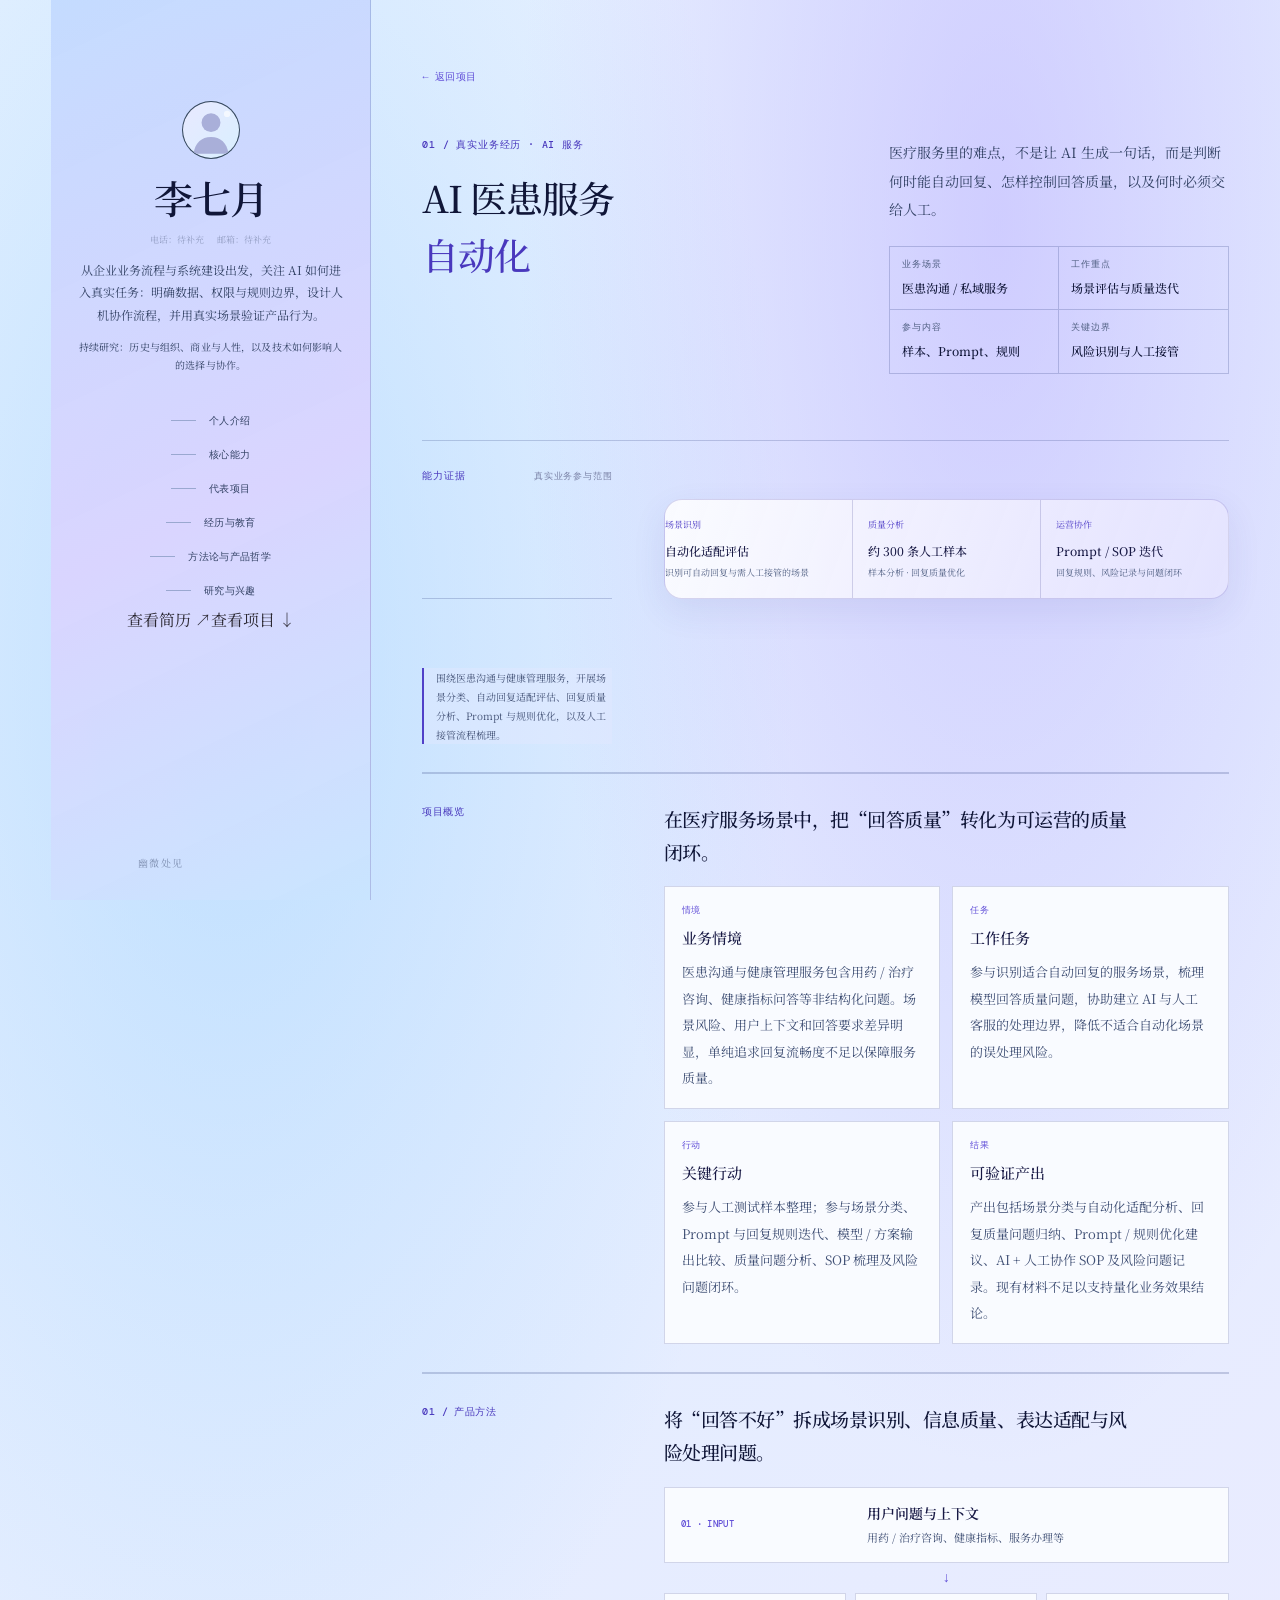
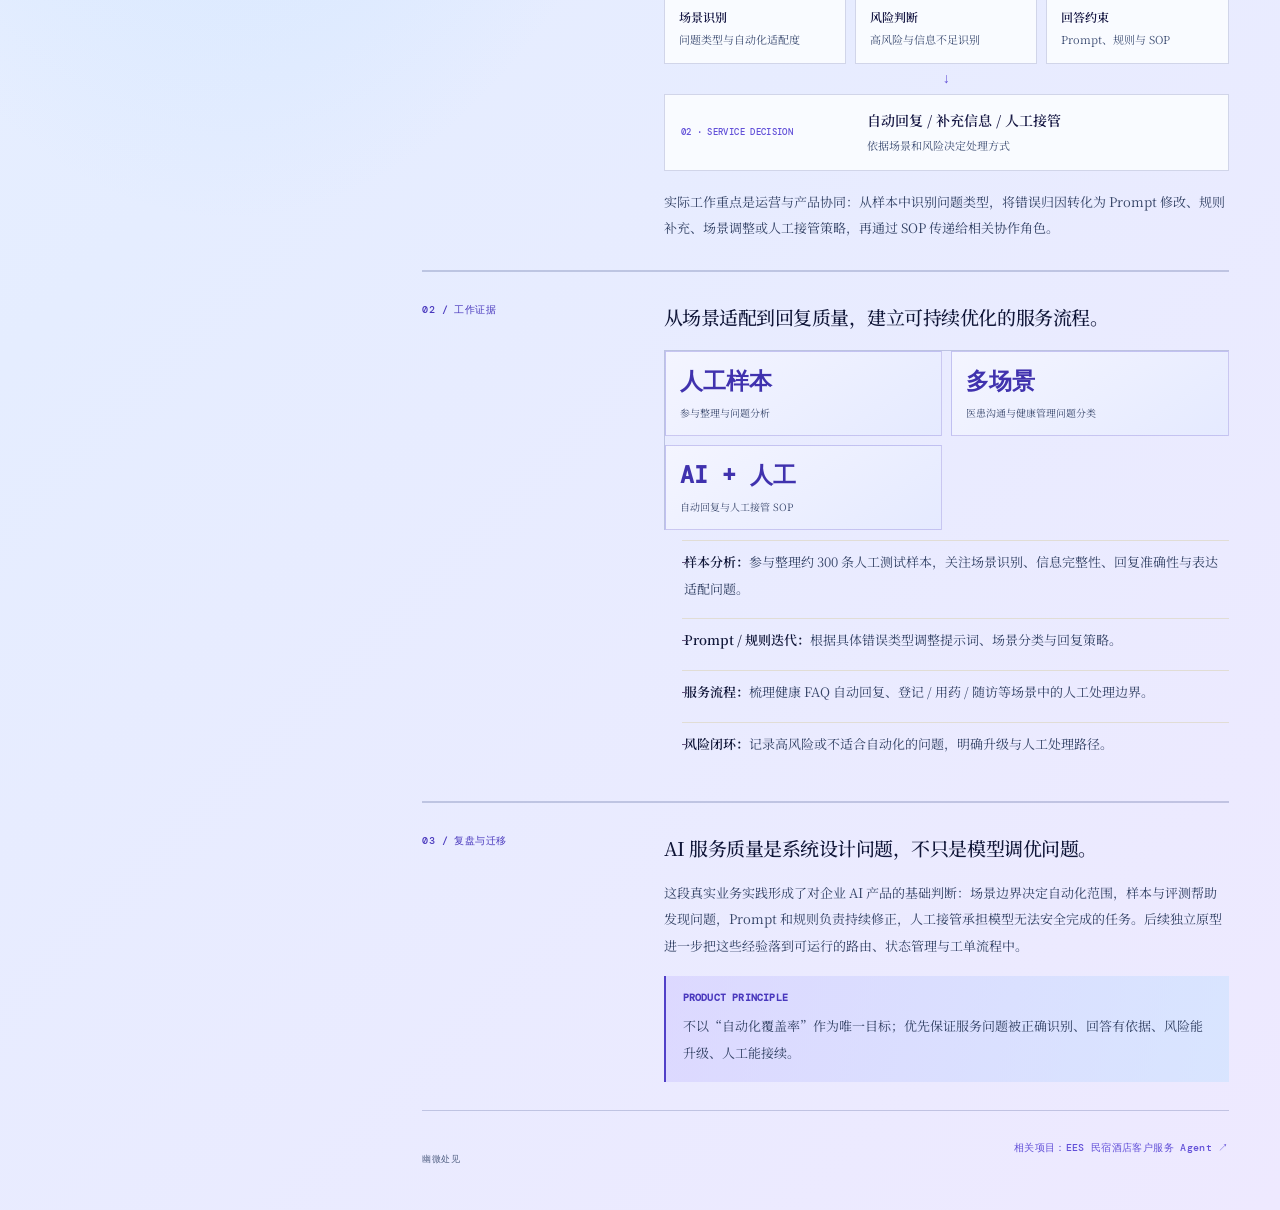
==== commit d6d97c7d: "Restore sidebar navigation and reposition quick links" ====
--- a/ai-scrm.html
+++ b/ai-scrm.html
@@ -1,8 +1,6 @@
 <!doctype html>
 <html lang="zh-CN"><head><meta charset="utf-8"><meta name="viewport" content="width=device-width,initial-scale=1"><title>AI 医患服务｜幽微处见</title><meta name="description" content="AI 医患服务项目：场景判断、提示词与规则迭代、质量评估和人机协同。"><link rel="preconnect" href="https://fonts.googleapis.com"><link rel="preconnect" href="https://fonts.gstatic.com" crossorigin><link href="https://fonts.googleapis.com/css2?family=DM+Mono:wght@400;500&family=Noto+Serif+SC:wght@400;500;600;700&display=swap" rel="stylesheet"><link rel="stylesheet" href="styles.css?v=20261111-4"><link rel="stylesheet" href="theme.css"></head>
 <body data-page="scrm" class="portfolio-v2 portfolio-subpage"><div class="portfolio-shell"><aside class="portfolio-sidebar">
-    <div class="sidebar-top-links"><a href="resume.html">求职简历 <span>↗</span></a><a href="https:\/\/github.com\/Sallyallia917" target="_blank" rel="noopener noreferrer">GitHub <span>↗</span></a></div>
-
     <div class="sidebar-intro">
       <img class="sidebar-avatar" src="assets/profile-photo-placeholder.svg" alt="个人照片位置">
       <div class="sidebar-profile-row">
@@ -22,6 +20,7 @@
 <a href="index.html#philosophy"><span></span>方法论与产品哲学</a>
 <a href="index.html#interests"><span></span>研究与兴趣</a>
 </nav>
+<div class="sidebar-action-links"><a href="resume.html">查看简历 ↗</a><a href="index.html#projects">查看项目 ↓</a></div>
     <div class="sidebar-bottom"><a class="portfolio-brand portfolio-brand-bottom" href="index.html">幽微处见</a></div></aside>
 <div class="portfolio-main"><main class="case-page-v2"><section class="case-hero"><a class="back" href="index.html#projects">← 返回项目</a><div class="case-hero-grid"><div><div class="case-no">01 / 真实业务经历 · AI 服务</div><h1>AI 医患服务<br><em>自动化</em></h1></div><div><p class="case-summary">医疗服务里的难点，不是让 AI 生成一句话，而是判断何时能自动回复、怎样控制回答质量，以及何时必须交给人工。</p><div class="case-meta"><div><span>业务场景</span><strong>医患沟通 / 私域服务</strong></div><div><span>工作重点</span><strong>场景评估与质量迭代</strong></div><div><span>参与内容</span><strong>样本、Prompt、规则</strong></div><div><span>关键边界</span><strong>风险识别与人工接管</strong></div></div></div></div></section>
 <section class="case-section evidence-strip"><div class="section-overline"><span>能力证据</span><span>真实业务参与范围</span></div><div class="intro-proof"><div><span>场景识别</span><strong>自动化适配评估</strong><small>识别可自动回复与需人工接管的场景</small></div><div><span>质量分析</span><strong>约 300 条人工样本</strong><small>样本分析 · 回复质量优化</small></div><div><span>运营协作</span><strong>Prompt / SOP 迭代</strong><small>回复规则、风险记录与问题闭环</small></div></div><p class="scope-note">围绕医患沟通与健康管理服务，开展场景分类、自动回复适配评估、回复质量分析、Prompt 与规则优化，以及人工接管流程梳理。</p></section>
--- a/styles.css
+++ b/styles.css
@@ -3037,3 +3037,37 @@
   color:#30239e!important;
   transform:translateY(-1px)!important;
 }
+
+
+/* Unified sidebar hierarchy across all portfolio pages. */
+.portfolio-v2 .portfolio-sidebar{display:flex;flex-direction:column}
+.portfolio-v2 .sidebar-top-links{
+  display:flex!important;
+  align-items:center!important;
+  gap:20px!important;
+  margin:0 0 30px!important;
+  padding:0!important;
+}
+.portfolio-v2 .sidebar-top-links a{
+  color:var(--pc-accent)!important;
+  font:500 10px/1.7 "DM Mono",monospace!important;
+  text-decoration:none!important;
+  border:0!important;
+}
+.portfolio-v2 .sidebar-top-links a:hover{color:#30239e!important}
+.portfolio-v2 .sidebar-bottom{
+  margin-top:auto!important;
+  padding-top:22px!important;
+}
+.portfolio-v2 .portfolio-brand-bottom{
+  display:inline-block!important;
+  color:var(--pc-muted)!important;
+  opacity:.58!important;
+  font:400 10px/1.6 "Noto Serif SC",serif!important;
+  letter-spacing:.14em!important;
+  text-decoration:none!important;
+}
+.portfolio-v2 .portfolio-brand-bottom:hover{opacity:.78!important}
+@media(max-width:760px){
+  .portfolio-v2 .sidebar-top-links{margin-bottom:22px!important;gap:16px!important}
+}
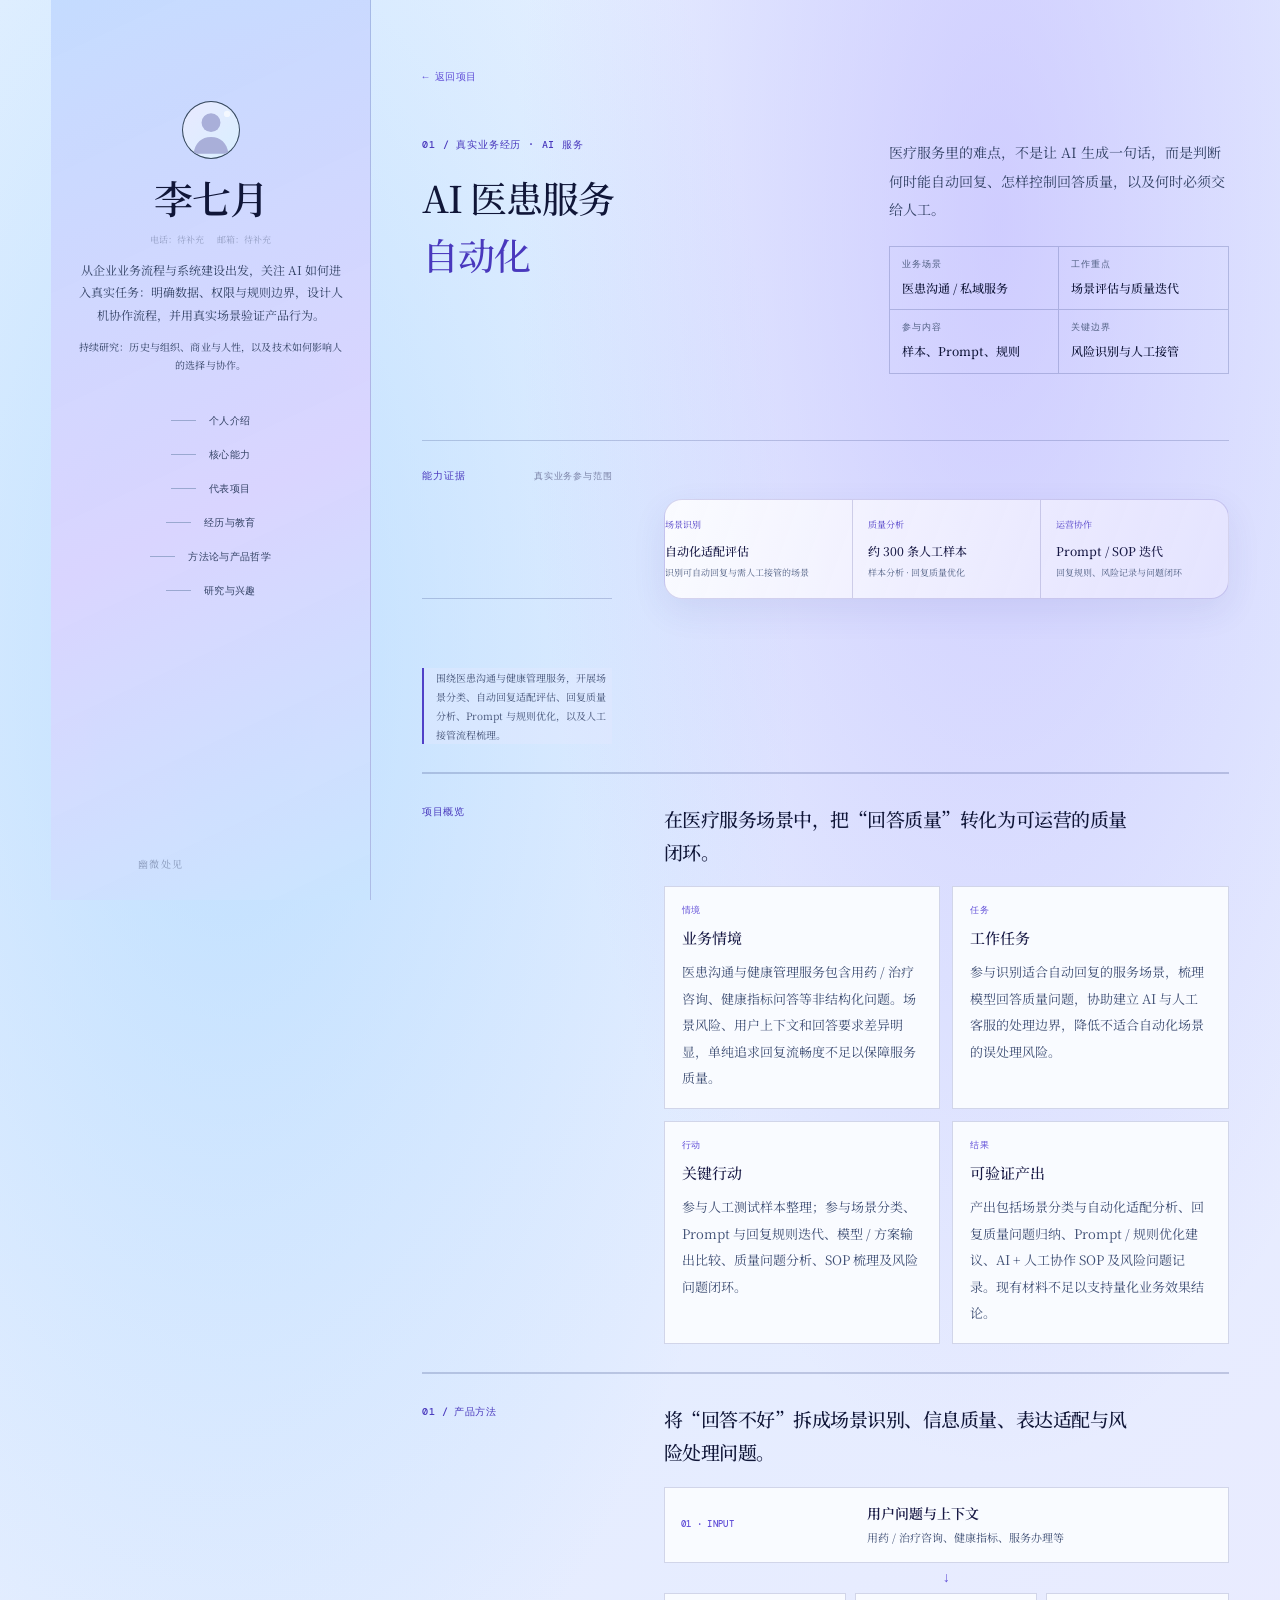
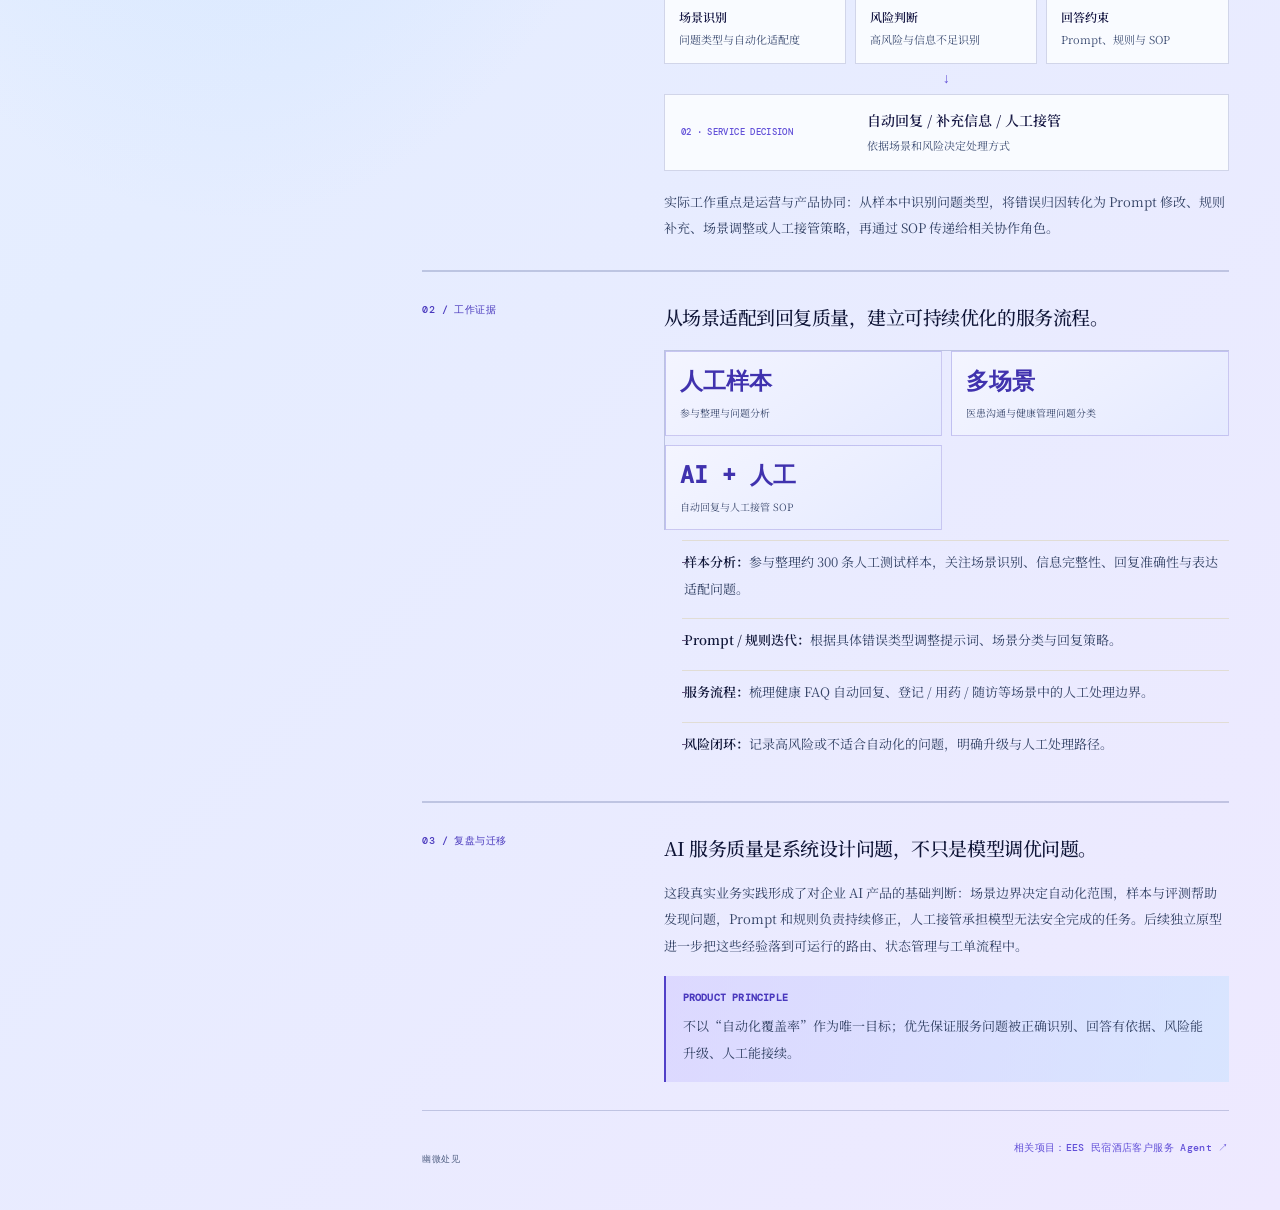
==== commit ef759ce9: "Move resume and GitHub links to sidebar top" ====
--- a/ai-scrm.html
+++ b/ai-scrm.html
@@ -1,6 +1,7 @@
 <!doctype html>
 <html lang="zh-CN"><head><meta charset="utf-8"><meta name="viewport" content="width=device-width,initial-scale=1"><title>AI 医患服务｜幽微处见</title><meta name="description" content="AI 医患服务项目：场景判断、提示词与规则迭代、质量评估和人机协同。"><link rel="preconnect" href="https://fonts.googleapis.com"><link rel="preconnect" href="https://fonts.gstatic.com" crossorigin><link href="https://fonts.googleapis.com/css2?family=DM+Mono:wght@400;500&family=Noto+Serif+SC:wght@400;500;600;700&display=swap" rel="stylesheet"><link rel="stylesheet" href="styles.css?v=20261111-4"><link rel="stylesheet" href="theme.css"></head>
 <body data-page="scrm" class="portfolio-v2 portfolio-subpage"><div class="portfolio-shell"><aside class="portfolio-sidebar">
+<div class="sidebar-top-links"><a href="resume.html">求职简历 ↗</a><a href="https://github.com/Sallyallia917" target="_blank" rel="noopener noreferrer">GitHub ↗</a></div>
     <div class="sidebar-intro">
       <img class="sidebar-avatar" src="assets/profile-photo-placeholder.svg" alt="个人照片位置">
       <div class="sidebar-profile-row">
@@ -20,8 +21,7 @@
 <a href="index.html#philosophy"><span></span>方法论与产品哲学</a>
 <a href="index.html#interests"><span></span>研究与兴趣</a>
 </nav>
-<div class="sidebar-action-links"><a href="resume.html">查看简历 ↗</a><a href="index.html#projects">查看项目 ↓</a></div>
-    <div class="sidebar-bottom"><a class="portfolio-brand portfolio-brand-bottom" href="index.html">幽微处见</a></div></aside>
+<div class="sidebar-bottom"><a class="portfolio-brand portfolio-brand-bottom" href="index.html">幽微处见</a></div></aside>
 <div class="portfolio-main"><main class="case-page-v2"><section class="case-hero"><a class="back" href="index.html#projects">← 返回项目</a><div class="case-hero-grid"><div><div class="case-no">01 / 真实业务经历 · AI 服务</div><h1>AI 医患服务<br><em>自动化</em></h1></div><div><p class="case-summary">医疗服务里的难点，不是让 AI 生成一句话，而是判断何时能自动回复、怎样控制回答质量，以及何时必须交给人工。</p><div class="case-meta"><div><span>业务场景</span><strong>医患沟通 / 私域服务</strong></div><div><span>工作重点</span><strong>场景评估与质量迭代</strong></div><div><span>参与内容</span><strong>样本、Prompt、规则</strong></div><div><span>关键边界</span><strong>风险识别与人工接管</strong></div></div></div></div></section>
 <section class="case-section evidence-strip"><div class="section-overline"><span>能力证据</span><span>真实业务参与范围</span></div><div class="intro-proof"><div><span>场景识别</span><strong>自动化适配评估</strong><small>识别可自动回复与需人工接管的场景</small></div><div><span>质量分析</span><strong>约 300 条人工样本</strong><small>样本分析 · 回复质量优化</small></div><div><span>运营协作</span><strong>Prompt / SOP 迭代</strong><small>回复规则、风险记录与问题闭环</small></div></div><p class="scope-note">围绕医患沟通与健康管理服务，开展场景分类、自动回复适配评估、回复质量分析、Prompt 与规则优化，以及人工接管流程梳理。</p></section>
 
--- a/styles.css
+++ b/styles.css
@@ -3071,3 +3071,46 @@
 @media(max-width:760px){
   .portfolio-v2 .sidebar-top-links{margin-bottom:22px!important;gap:16px!important}
 }
+
+
+/* Corrected sidebar: preserve original navigation list; quick links sit beneath it. */
+.portfolio-v2 .sidebar-top-links{display:none!important}
+.portfolio-v2 .portfolio-sidebar .sidebar-action-links{
+  display:flex!important;
+  flex-direction:row!important;
+  align-items:center!important;
+  justify-content:flex-start!important;
+  gap:20px!important;
+  margin:18px 0 0!important;
+  padding:0!important;
+  width:100%!important;
+}
+.portfolio-v2 .portfolio-sidebar .sidebar-action-links a{
+  color:var(--pc-accent)!important;
+  font:500 10px/1.7 "DM Mono",monospace!important;
+  text-decoration:none!important;
+  border:0!important;
+  background:transparent!important;
+  box-shadow:none!important;
+  padding:0!important;
+  white-space:nowrap!important;
+}
+.portfolio-v2 .portfolio-sidebar .sidebar-action-links a:hover{color:#30239e!important}
+.portfolio-v2 .portfolio-sidebar .sidebar-bottom{
+  display:flex!important;
+  align-items:center!important;
+  justify-content:center!important;
+  text-align:center!important;
+  margin-top:auto!important;
+  padding:22px 0 0!important;
+  width:100%!important;
+}
+.portfolio-v2 .portfolio-sidebar .portfolio-brand-bottom{
+  display:block!important;
+  margin:0 auto!important;
+  text-align:center!important;
+  color:var(--pc-muted)!important;
+  opacity:.52!important;
+  font:400 10px/1.6 "Noto Serif SC",serif!important;
+  letter-spacing:.14em!important;
+}
